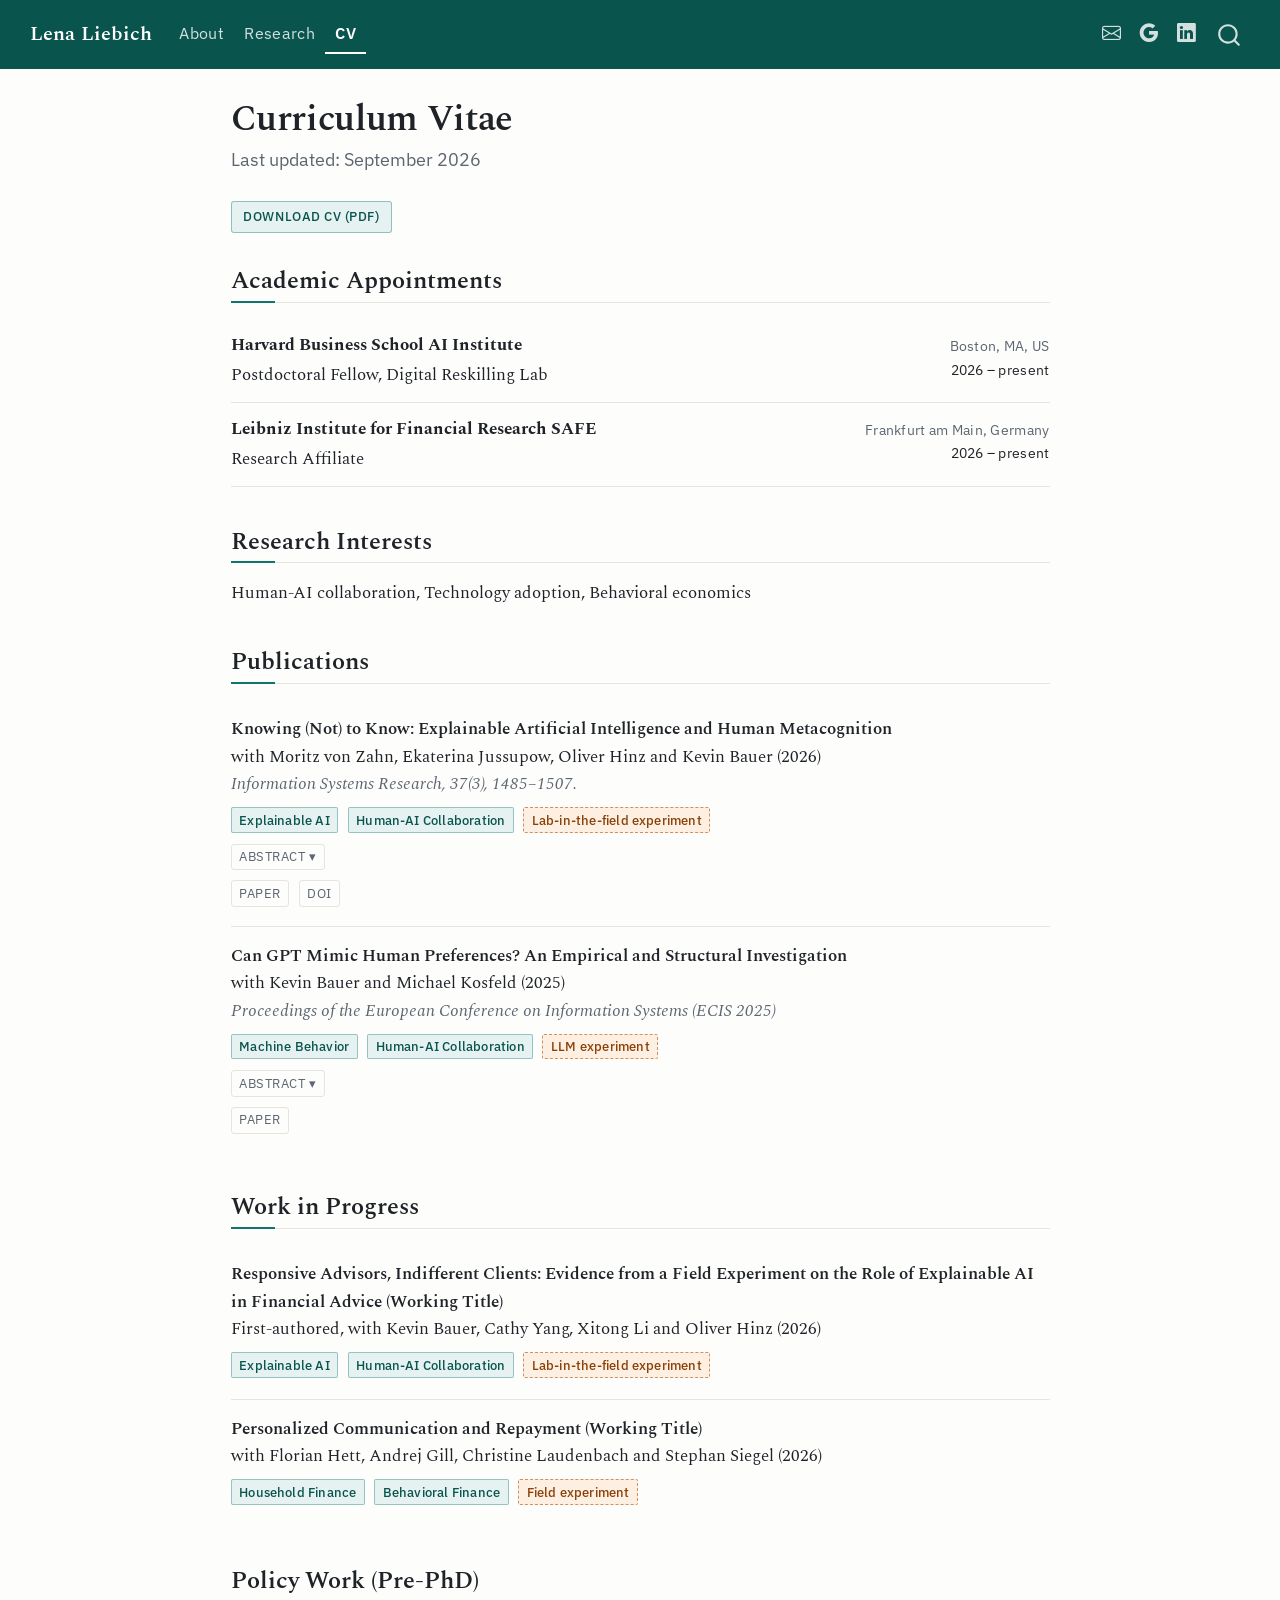
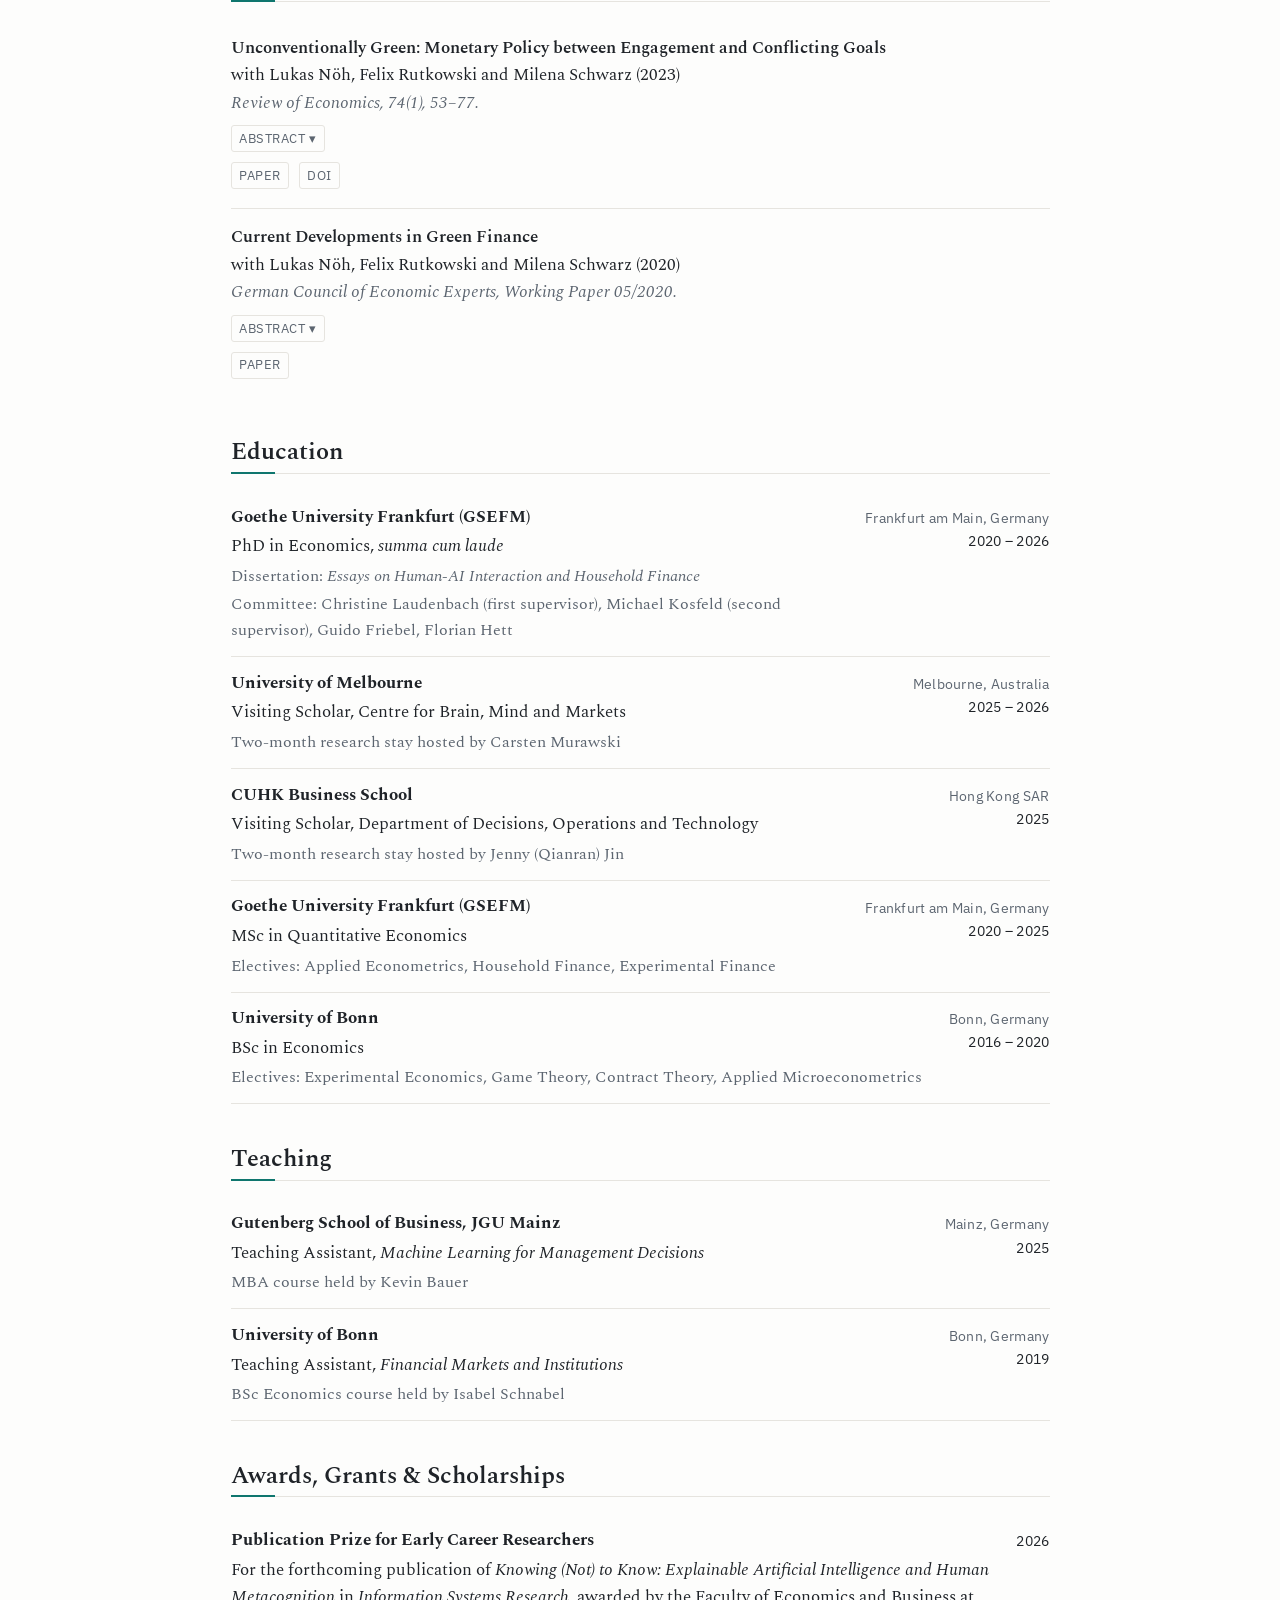
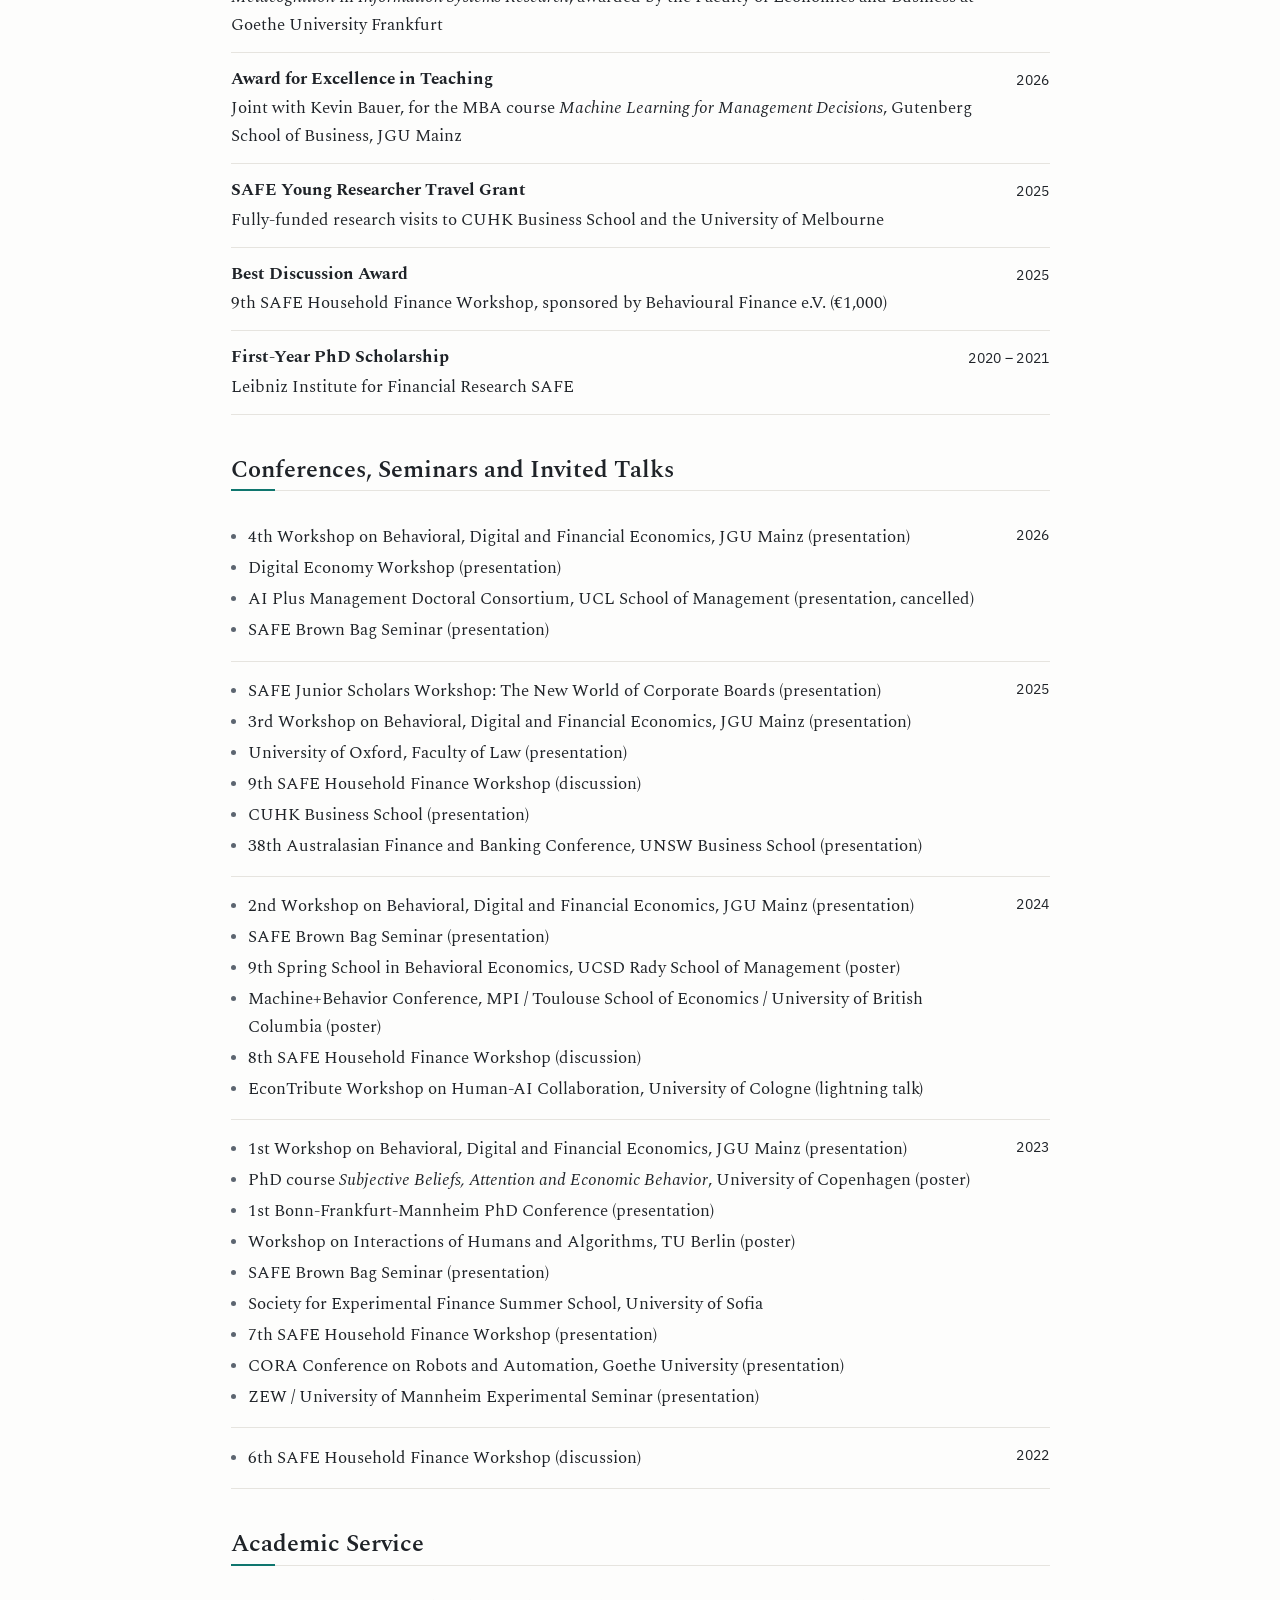
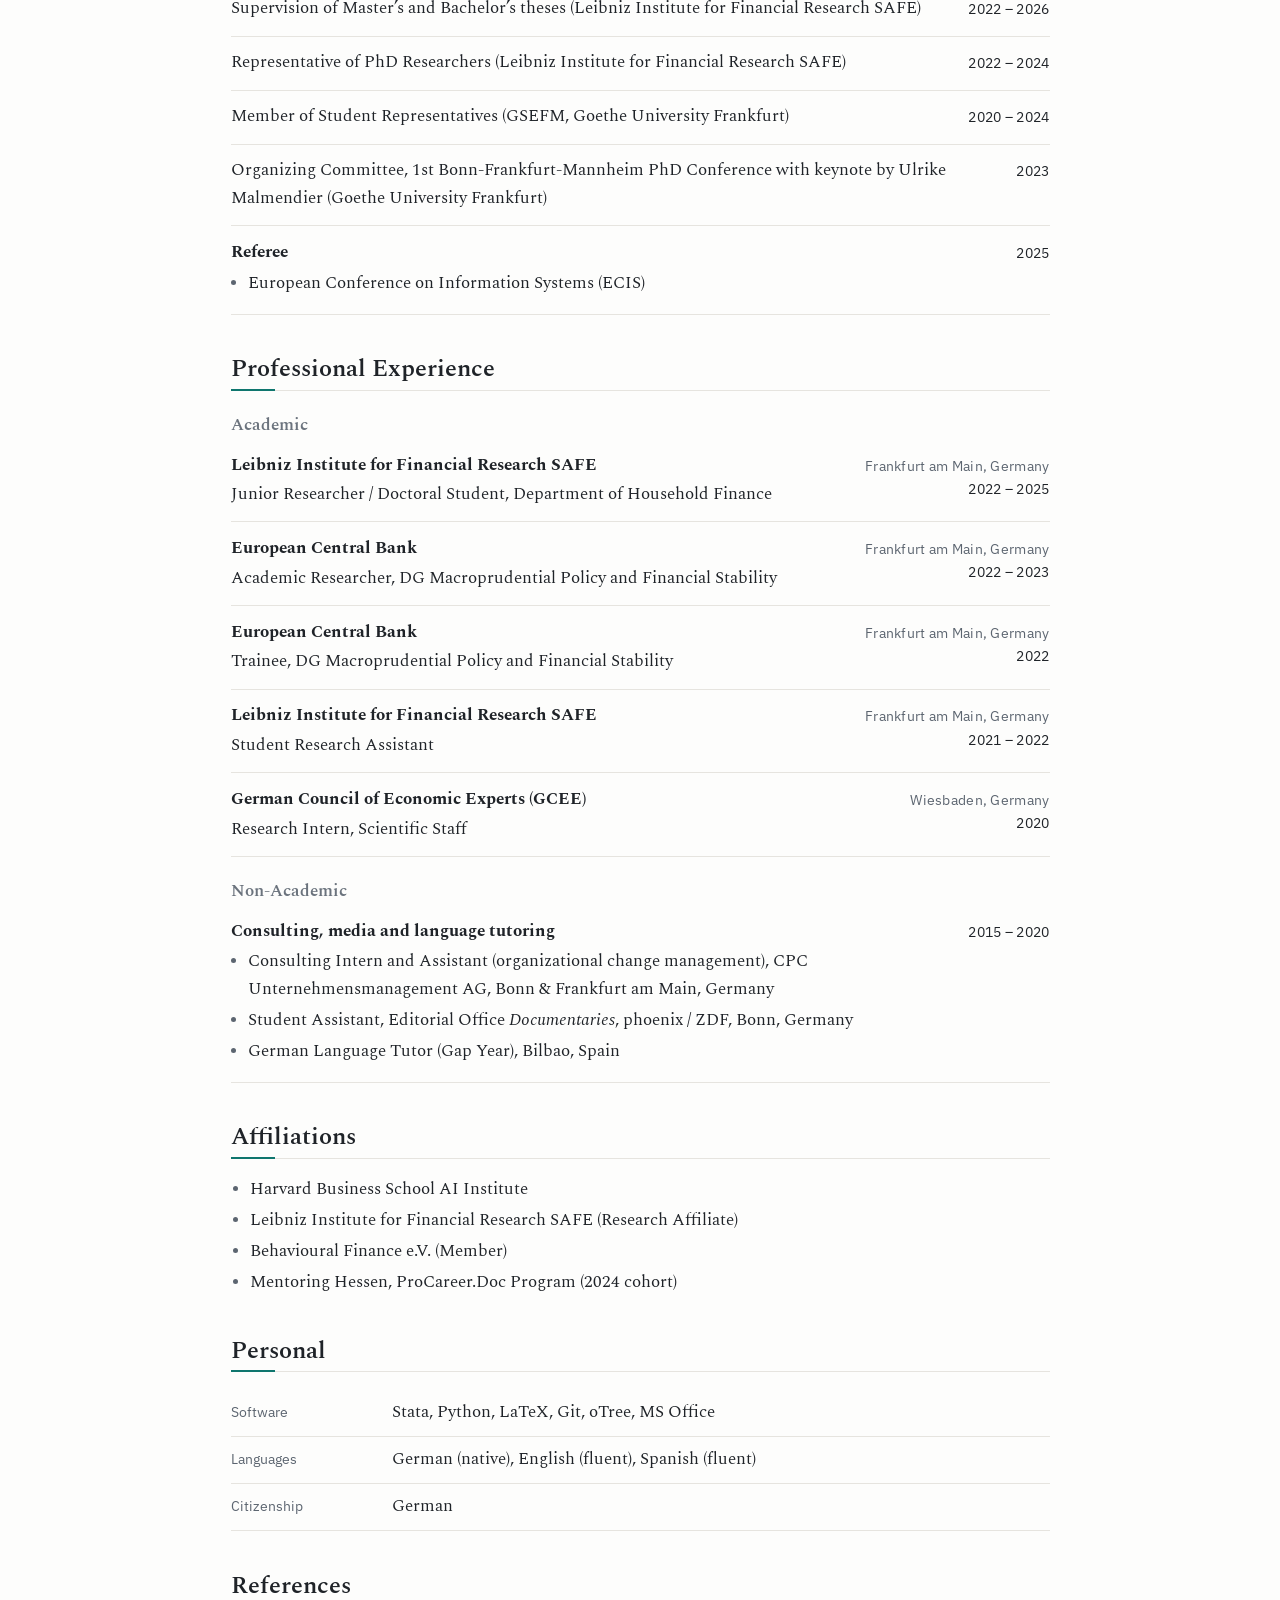
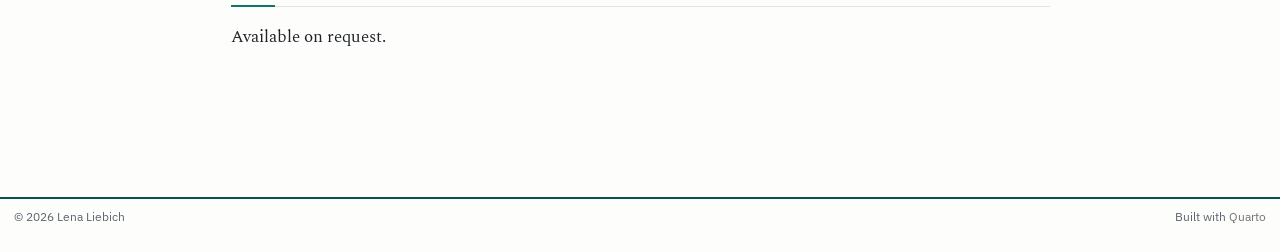
==== docs/cv.html @ e59c936b "Update the ISR paper to its published citation; fix the Bonn TA line - Publications: "Knowing (Not) " ====
<!DOCTYPE html>
<html xmlns="http://www.w3.org/1999/xhtml" lang="en" xml:lang="en"><head>

<meta charset="utf-8">
<meta name="generator" content="quarto-1.10.18">

<meta name="viewport" content="width=device-width, initial-scale=1.0, user-scalable=yes">


<title>Curriculum Vitae – Lena Liebich</title>
<style>
/* Default styles provided by pandoc.
** See https://pandoc.org/MANUAL.html#variables-for-html for config info.
*/
span.smallcaps{font-variant: small-caps;}
div.columns{display: flex; gap: 1.5em;}
div.column{flex: auto;}
@media screen {
div.columns{gap: min(4vw, 1.5em);}
div.column{overflow-x: auto;}
}
div.hanging-indent{margin-left: 1.5em; text-indent: -1.5em;}
ul.task-list{list-style: none;}
ul.task-list li input[type="checkbox"] {
  width: 0.8em;
  margin: 0 0.8em 0.2em -1em; /* quarto-specific, see https://github.com/quarto-dev/quarto-cli/issues/4556 */ 
  vertical-align: middle;
}
</style>


<script src="site_libs/quarto-nav/quarto-nav.js"></script>
<script src="site_libs/clipboard/clipboard.min.js"></script>
<script src="site_libs/quarto-search/autocomplete.umd.js"></script>
<script src="site_libs/quarto-search/fuse.min.js"></script>
<script src="site_libs/quarto-search/quarto-search.js"></script>
<meta name="quarto:offset" content="./">
<script src="site_libs/quarto-html/quarto.js" type="module"></script>
<script src="site_libs/quarto-html/tabsets/tabsets.js" type="module"></script>
<script src="site_libs/quarto-html/popper.min.js"></script>
<script src="site_libs/quarto-html/tippy.umd.min.js"></script>
<link href="site_libs/quarto-html/tippy.css" rel="stylesheet">
<link href="site_libs/quarto-html/quarto-syntax-highlighting-64a204ab8560d761af7679ceaba22944.css" rel="stylesheet" id="quarto-text-highlighting-styles">
<script src="site_libs/bootstrap/bootstrap.min.js"></script>
<link href="site_libs/bootstrap/bootstrap-icons.css" rel="stylesheet">
<link href="site_libs/bootstrap/bootstrap-2f8f1644a0e8b5014644fbfee4760134.min.css" rel="stylesheet" append-hash="true" id="quarto-bootstrap" data-mode="light">
<script id="quarto-search-options" type="application/json">{
  "location": "navbar",
  "copy-button": false,
  "collapse-after": 3,
  "panel-placement": "end",
  "type": "overlay",
  "limit": 50,
  "keyboard-shortcut": [
    "f",
    "/",
    "s"
  ],
  "show-item-context": false,
  "language": {
    "search-no-results-text": "No results",
    "search-matching-documents-text": "matching documents",
    "search-copy-link-title": "Copy link to search",
    "search-hide-matches-text": "Hide additional matches",
    "search-more-match-text": "more match in this document",
    "search-more-matches-text": "more matches in this document",
    "search-clear-button-title": "Clear",
    "search-text-placeholder": "",
    "search-detached-cancel-button-title": "Cancel",
    "search-submit-button-title": "Submit",
    "search-label": "Search"
  }
}</script>
<style>html{ scroll-behavior: smooth; }</style>
<link rel="preconnect" href="https://fonts.googleapis.com">
<link rel="preconnect" href="https://fonts.gstatic.com" crossorigin="">
<link href="https://fonts.googleapis.com/css2?family=IBM+Plex+Sans:wght@400;500;600&amp;family=Spectral:ital,wght@0,300;0,400;0,600;1,400;1,600&amp;display=swap" rel="stylesheet">


<meta property="og:title" content="Curriculum Vitae – Lena Liebich">
<meta property="og:description" content="Last updated: September 2026">
<meta property="og:image" content="https://lenaliebich.github.io/assets/img/profile.jpg">
<meta property="og:site_name" content="Lena Liebich">
<meta name="twitter:title" content="Curriculum Vitae – Lena Liebich">
<meta name="twitter:description" content="Last updated: September 2026">
<meta name="twitter:image" content="https://lenaliebich.github.io/assets/img/profile.jpg">
<meta name="twitter:card" content="summary_large_image">
</head>

<body class="nav-fixed fullcontent quarto-light">

<div id="quarto-search-results"></div>
  <header id="quarto-header" class="headroom fixed-top">
    <nav class="navbar navbar-expand-lg " data-bs-theme="dark">
      <div class="navbar-container container-fluid">
      <div class="navbar-brand-container mx-auto">
    <a class="navbar-brand" href="./index.html">
    <span class="navbar-title">Lena Liebich</span>
    </a>
  </div>
            <div id="quarto-search" class="" title="Search"></div>
          <button class="navbar-toggler" type="button" data-bs-toggle="collapse" data-bs-target="#navbarCollapse" aria-controls="navbarCollapse" role="menu" aria-expanded="false" aria-label="Toggle navigation" onclick="if (window.quartoToggleHeadroom) { window.quartoToggleHeadroom(); }">
  <span class="navbar-toggler-icon"></span>
</button>
          <div class="collapse navbar-collapse" id="navbarCollapse">
            <ul class="navbar-nav navbar-nav-scroll me-auto">
  <li class="nav-item">
    <a class="nav-link" href="./index.html"> 
<span class="menu-text">About</span></a>
  </li>  
  <li class="nav-item">
    <a class="nav-link" href="./research.html"> 
<span class="menu-text">Research</span></a>
  </li>  
  <li class="nav-item">
    <a class="nav-link active" href="./cv.html" aria-current="page"> 
<span class="menu-text">CV</span></a>
  </li>  
</ul>
            <ul class="navbar-nav navbar-nav-scroll ms-auto">
  <li class="nav-item compact">
    <a class="nav-link" href="mailto:lliebich@hbs.edu"> <i class="bi bi-envelope" role="img" aria-label="Email">
</i> 
<span class="menu-text"></span></a>
  </li>  
  <li class="nav-item compact">
    <a class="nav-link" href="https://scholar.google.com/citations?user=cl_MymMAAAAJ" rel="noopener noreferrer" target="_blank"> <i class="bi bi-google" role="img" aria-label="Google Scholar">
</i> 
<span class="menu-text"></span></a>
  </li>  
  <li class="nav-item compact">
    <a class="nav-link" href="https://www.linkedin.com/in/lena-liebich" rel="noopener noreferrer" target="_blank"> <i class="bi bi-linkedin" role="img" aria-label="LinkedIn">
</i> 
<span class="menu-text"></span></a>
  </li>  
</ul>
          </div> <!-- /navcollapse -->
            <div class="quarto-navbar-tools">
</div>
      </div> <!-- /container-fluid -->
    </nav>
</header>
<!-- content -->
<div id="quarto-content" class="quarto-container page-columns page-rows-contents page-layout-article page-navbar">
<!-- sidebar -->
<!-- margin-sidebar -->
    
<!-- main -->
<main class="content" id="quarto-document-content">

<header id="title-block-header" class="quarto-title-block default">
<div class="quarto-title">
<h1 class="title">Curriculum Vitae</h1>
<p class="subtitle lead">Last updated: September 2026</p>
</div>



<div class="quarto-title-meta">

    
  
    
  </div>
  


</header>


<p><a href="assets/cv/Liebich-CV.pdf" class="badge-link cv-download" target="_blank" rel="noopener">Download CV (PDF)</a></p>
<section id="academic-appointments" class="level2">
<h2 data-anchor-id="academic-appointments">Academic Appointments</h2>
<div class="cv-entry">
<div class="cv-what">
<p><strong>Harvard Business School AI Institute</strong></p>
<p>Postdoctoral Fellow, Digital Reskilling Lab</p>
</div>
<div class="cv-meta">
<p><span class="cv-loc">Boston, MA, US</span></p>
<p><span class="cv-date">2026 – present</span></p>
</div>
</div>
<div class="cv-entry">
<div class="cv-what">
<p><strong>Leibniz Institute for Financial Research SAFE</strong></p>
<p>Research Affiliate</p>
</div>
<div class="cv-meta">
<p><span class="cv-loc">Frankfurt am Main, Germany</span></p>
<p><span class="cv-date">2026 – present</span></p>
</div>
</div>
</section>
<section id="research-interests" class="level2">
<h2 data-anchor-id="research-interests">Research Interests</h2>
<p>Human-AI collaboration, Technology adoption, Behavioral economics</p>
</section>
<section id="publications" class="level2">
<h2 data-anchor-id="publications">Publications</h2>
<div class="pub">
<p><span class="pub-title">Knowing (Not) to Know: Explainable Artificial Intelligence and Human Metacognition</span><br> with Moritz von Zahn, Ekaterina Jussupow, Oliver Hinz and Kevin Bauer (2026)<br> <span class="pub-venue"><em>Information Systems Research</em>, 37(3), 1485–1507.</span></p>
<p><span class="kw-topic">Explainable AI</span> <span class="kw-topic">Human-AI Collaboration</span> <span class="kw-method">Lab-in-the-field experiment</span></p>
<details class="abstract">
<summary>
Abstract
</summary>
<p>The use of explainable artificial intelligence (XAI) to render black-box artificial intelligence (AI) more interpretable to humans is gaining practical relevance. Prior research has shown that XAI can influence how humans “think”. Yet, little is known about whether XAI also affects how people “think about their thinking” (i.e., their metacognitive processes). We address this gap by investigating whether XAI affects metacognitive processes that guide human confidence judgments about their ability to perform a task and thereby, their decision whether to delegate the task to AI. We conducted two incentivized experiments in which domain experts repeatedly performed prediction tasks, with the option to delegate each task to an AI. We exogenously varied whether participants initially received explanations about AI’s overall prediction logic. We find that AI explanations improve how well humans understand their own ability to perform the task (metacognitive accuracy). This improvement causally increases both the frequency and effectiveness of human-to-AI delegation. Additional analyses show that these effects primarily occur when explanations reveal to humans that AI’s prediction logic diverges from their own, leading to a systematic reduction of overconfidence. Our findings highlight metacognitive processes as a central, previously overlooked channel through which AI explanations can influence human-AI collaboration. We discuss practical implications of our results for organizations implementing XAI to comply with regulatory transparency requirements as, for example, outlined in the European Union Artificial Intelligence Act.</p>
</details>
<p><a href="https://pubsonline.informs.org/doi/10.1287/isre.2024.1431" class="badge-link" target="_blank" rel="noopener noreferrer">Paper</a> <a href="https://doi.org/10.1287/isre.2024.1431" class="badge-link" target="_blank" rel="noopener noreferrer">DOI</a></p>
</div>
<div class="pub">
<p><span class="pub-title">Can GPT Mimic Human Preferences? An Empirical and Structural Investigation</span><br> with Kevin Bauer and Michael Kosfeld (2025)<br> <span class="pub-venue"><em>Proceedings of the European Conference on Information Systems (ECIS 2025)</em></span><br></p>
<p><span class="kw-topic">Machine Behavior</span> <span class="kw-topic">Human-AI Collaboration</span> <span class="kw-method">LLM experiment</span></p>
<details class="abstract">
<summary>
Abstract
</summary>
<p>We examine the depth of large language models’ (LLMs) potential to serve as tools for simulating human decision-making processes. Using GPT-4 Turbo in a sequential prisoner’s dilemma, we find significant discrepancies between LLM-generated and human behaviors: GPT consistently exhibits a higher propensity to cooperate and forms overly optimistic expectations of human cooperation, leading to outcomes that diverge from observed human decision-making patterns. Yet, GPT’s decisions do not appear random; they align with a formal model of human preferences for fairness and efficiency that explains the behavior of most human participants in similar settings. We find a striking contrast: while GPT may fall short as accurate surrogate for human decisions at the surface level, the model nonetheless exhibits a capacity to reflect the underlying preferences that drive human behavior in strategic contexts. Our findings have implications for LLMs’ potential to serve as a managerial or research tool in simulating human behaviors.</p>
</details>
<p><a href="https://aisel.aisnet.org/ecis2025/ai_anthro/ai_anthro/4/" class="badge-link" target="_blank" rel="noopener noreferrer">Paper</a></p>
</div>
</section>
<section id="work-in-progress" class="level2">
<h2 data-anchor-id="work-in-progress">Work in Progress</h2>
<div class="pub">
<p><span class="pub-title">Responsive Advisors, Indifferent Clients: Evidence from a Field Experiment on the Role of Explainable AI in Financial Advice (Working Title)</span><br> First-authored, with Kevin Bauer, Cathy Yang, Xitong Li and Oliver Hinz (2026)</p>
<p><span class="kw-topic">Explainable AI</span> <span class="kw-topic">Human-AI Collaboration</span> <span class="kw-method">Lab-in-the-field experiment</span></p>
</div>
<div class="pub">
<p><span class="pub-title">Personalized Communication and Repayment (Working Title)</span><br> with Florian Hett, Andrej Gill, Christine Laudenbach and Stephan Siegel (2026)</p>
<p><span class="kw-topic">Household Finance</span> <span class="kw-topic">Behavioral Finance</span> <span class="kw-method">Field experiment</span></p>
</div>
</section>
<section id="policy-work-pre-phd" class="level2">
<h2 data-anchor-id="policy-work-pre-phd">Policy Work (Pre-PhD)</h2>
<div class="pub">
<p><span class="pub-title">Unconventionally Green: Monetary Policy between Engagement and Conflicting Goals</span><br> with Lukas Nöh, Felix Rutkowski and Milena Schwarz (2023)<br> <span class="pub-venue"><em>Review of Economics</em>, 74(1), 53–77.</span></p>
<details class="abstract">
<summary>
Abstract
</summary>
<p>We study the potential role of the ECB in supporting the transition to a low-carbon economy by decarbonizing the corporate sector purchase programme (CSPP). We demonstrate that the carbon intensity of CSPP purchases is determined by three main factors: First, by the CSPP-eligibility criteria, as these tend to exclude bonds from low-emission sectors. Second, by the underlying structure of the bond market, as this tends to be skewed towards carbon-intensive sectors. Third, among the eligible bonds, the ECB tends to select those from relatively emission-intensive sectors. To decarbonize the CSPP, the ECB can theoretically act along these three lines: (i) adjust the CSPP-eligibility criteria to expand the range of eligible low-carbon assets, (ii), revise the principle of market neutrality to tilt the CSPP portfolio towards low-carbon companies, or, (iii), purchase so far neglected low-carbon bonds within the current eligibility and market neutrality framework. As all approaches have either very limited effects or are associated with significant theoretical and practical concerns, we conclude that their contribution to the success of active green monetary policy is not guaranteed, while at the same time risks arise for a monetary policy that targets price stability.</p>
</details>
<p><a href="https://www.degruyterbrill.com/document/doi/10.1515/roe-2023-0024/html" class="badge-link" target="_blank" rel="noopener noreferrer">Paper</a> <a href="https://doi.org/10.1515/roe-2023-0024" class="badge-link" target="_blank" rel="noopener noreferrer">DOI</a></p>
</div>
<div class="pub">
<p><span class="pub-title">Current Developments in Green Finance</span><br> with Lukas Nöh, Felix Rutkowski and Milena Schwarz (2020)<br> <span class="pub-venue">German Council of Economic Experts, Working Paper 05/2020.</span></p>
<details class="abstract">
<summary>
Abstract
</summary>
<p>The transformation of economies towards significantly reduced CO2 consumption raises high investment and capital requirements. Financial and capital markets can help to mobilize the necessary funds for global investment needs and to steer capital towards sustainable investments. Moreover, potential disruptive impacts of climate change on the financial system have started to become more apparent recently and require central banks, regulators and supervisors to take a conscious look at the risks and opportunities of climate change for financial intermediaries and markets. This article offers a comprehensive discussion on how green finance has been evolving thus far and explores the opportunities and key developments ahead with particular emphasis on four selected highly topical issues: 1) the introduction of German green government bonds, 2) obstacles to the correct pricing of climate-related risks, 3) the EU taxonomy that has recently been put forward to develop a uniform classification of sustainable economic activities as well as 4) the role of central banks in fostering the transition to a low-carbon economy.</p>
</details>
<p><a href="https://www.sachverstaendigenrat-wirtschaft.de/fileadmin/dateiablage/Arbeitspapiere/Arbeitspapier_05_2020.pdf" class="badge-link" target="_blank" rel="noopener noreferrer">Paper</a></p>
</div>
</section>
<section id="education" class="level2">
<h2 data-anchor-id="education">Education</h2>
<div class="cv-entry">
<div class="cv-what">
<p><strong>Goethe University Frankfurt (GSEFM)</strong></p>
<p>PhD in Economics, <em>summa cum laude</em></p>
<p>Dissertation: <em>Essays on Human-AI Interaction and Household Finance</em></p>
<p>Committee: Christine Laudenbach (first supervisor), Michael Kosfeld (second supervisor), Guido Friebel, Florian Hett</p>
</div>
<div class="cv-meta">
<p><span class="cv-loc">Frankfurt am Main, Germany</span></p>
<p><span class="cv-date">2020 – 2026</span></p>
</div>
</div>
<div class="cv-entry">
<div class="cv-what">
<p><strong>University of Melbourne</strong></p>
<p>Visiting Scholar, Centre for Brain, Mind and Markets</p>
<p>Two-month research stay hosted by Carsten Murawski</p>
</div>
<div class="cv-meta">
<p><span class="cv-loc">Melbourne, Australia</span></p>
<p><span class="cv-date">2025 – 2026</span></p>
</div>
</div>
<div class="cv-entry">
<div class="cv-what">
<p><strong>CUHK Business School</strong></p>
<p>Visiting Scholar, Department of Decisions, Operations and Technology</p>
<p>Two-month research stay hosted by Jenny (Qianran) Jin</p>
</div>
<div class="cv-meta">
<p><span class="cv-loc">Hong Kong SAR</span></p>
<p><span class="cv-date">2025</span></p>
</div>
</div>
<div class="cv-entry">
<div class="cv-what">
<p><strong>Goethe University Frankfurt (GSEFM)</strong></p>
<p>MSc in Quantitative Economics</p>
<p>Electives: Applied Econometrics, Household Finance, Experimental Finance</p>
</div>
<div class="cv-meta">
<p><span class="cv-loc">Frankfurt am Main, Germany</span></p>
<p><span class="cv-date">2020 – 2025</span></p>
</div>
</div>
<div class="cv-entry">
<div class="cv-what">
<p><strong>University of Bonn</strong></p>
<p>BSc in Economics</p>
<p>Electives: Experimental Economics, Game Theory, Contract Theory, Applied Microeconometrics</p>
</div>
<div class="cv-meta">
<p><span class="cv-loc">Bonn, Germany</span></p>
<p><span class="cv-date">2016 – 2020</span></p>
</div>
</div>
</section>
<section id="teaching" class="level2">
<h2 data-anchor-id="teaching">Teaching</h2>
<div class="cv-entry">
<div class="cv-what">
<p><strong>Gutenberg School of Business, JGU Mainz</strong></p>
<p>Teaching Assistant, <em>Machine Learning for Management Decisions</em></p>
<p>MBA course held by Kevin Bauer</p>
</div>
<div class="cv-meta">
<p><span class="cv-loc">Mainz, Germany</span></p>
<p><span class="cv-date">2025</span></p>
</div>
</div>
<div class="cv-entry">
<div class="cv-what">
<p><strong>University of Bonn</strong></p>
<p>Teaching Assistant, <em>Financial Markets and Institutions</em></p>
<p>BSc Economics course held by Isabel Schnabel</p>
</div>
<div class="cv-meta">
<p><span class="cv-loc">Bonn, Germany</span></p>
<p><span class="cv-date">2019</span></p>
</div>
</div>
</section>
<section id="awards-grants-scholarships" class="level2">
<h2 data-anchor-id="awards-grants-scholarships">Awards, Grants &amp; Scholarships</h2>
<div class="cv-entry">
<div class="cv-what">
<p><strong>Publication Prize for Early Career Researchers</strong></p>
<p>For the forthcoming publication of <em>Knowing (Not) to Know: Explainable Artificial Intelligence and Human Metacognition</em> in <em>Information Systems Research</em>, awarded by the Faculty of Economics and Business at Goethe University Frankfurt</p>
</div>
<div class="cv-meta">
<p><span class="cv-date">2026</span></p>
</div>
</div>
<div class="cv-entry">
<div class="cv-what">
<p><strong>Award for Excellence in Teaching</strong></p>
<p>Joint with Kevin Bauer, for the MBA course <em>Machine Learning for Management Decisions</em>, Gutenberg School of Business, JGU Mainz</p>
</div>
<div class="cv-meta">
<p><span class="cv-date">2026</span></p>
</div>
</div>
<div class="cv-entry">
<div class="cv-what">
<p><strong>SAFE Young Researcher Travel Grant</strong></p>
<p>Fully-funded research visits to CUHK Business School and the University of Melbourne</p>
</div>
<div class="cv-meta">
<p><span class="cv-date">2025</span></p>
</div>
</div>
<div class="cv-entry">
<div class="cv-what">
<p><strong>Best Discussion Award</strong></p>
<p>9th SAFE Household Finance Workshop, sponsored by Behavioural Finance e.V. (€1,000)</p>
</div>
<div class="cv-meta">
<p><span class="cv-date">2025</span></p>
</div>
</div>
<div class="cv-entry">
<div class="cv-what">
<p><strong>First-Year PhD Scholarship</strong></p>
<p>Leibniz Institute for Financial Research SAFE</p>
</div>
<div class="cv-meta">
<p><span class="cv-date">2020 – 2021</span></p>
</div>
</div>
</section>
<section id="conferences-seminars-and-invited-talks" class="level2">
<h2 data-anchor-id="conferences-seminars-and-invited-talks">Conferences, Seminars and Invited Talks</h2>
<div class="cv-entry">
<div class="cv-what">
<ul>
<li>4th Workshop on Behavioral, Digital and Financial Economics, JGU Mainz (presentation)</li>
<li>Digital Economy Workshop (presentation)</li>
<li>AI Plus Management Doctoral Consortium, UCL School of Management (presentation, cancelled)</li>
<li>SAFE Brown Bag Seminar (presentation)</li>
</ul>
</div>
<div class="cv-meta">
<p><span class="cv-date">2026</span></p>
</div>
</div>
<div class="cv-entry">
<div class="cv-what">
<ul>
<li>SAFE Junior Scholars Workshop: The New World of Corporate Boards (presentation)</li>
<li>3rd Workshop on Behavioral, Digital and Financial Economics, JGU Mainz (presentation)</li>
<li>University of Oxford, Faculty of Law (presentation)</li>
<li>9th SAFE Household Finance Workshop (discussion)</li>
<li>CUHK Business School (presentation)</li>
<li>38th Australasian Finance and Banking Conference, UNSW Business School (presentation)</li>
</ul>
</div>
<div class="cv-meta">
<p><span class="cv-date">2025</span></p>
</div>
</div>
<div class="cv-entry">
<div class="cv-what">
<ul>
<li>2nd Workshop on Behavioral, Digital and Financial Economics, JGU Mainz (presentation)</li>
<li>SAFE Brown Bag Seminar (presentation)</li>
<li>9th Spring School in Behavioral Economics, UCSD Rady School of Management (poster)</li>
<li>Machine+Behavior Conference, MPI / Toulouse School of Economics / University of British Columbia (poster)</li>
<li>8th SAFE Household Finance Workshop (discussion)</li>
<li>EconTribute Workshop on Human-AI Collaboration, University of Cologne (lightning talk)</li>
</ul>
</div>
<div class="cv-meta">
<p><span class="cv-date">2024</span></p>
</div>
</div>
<div class="cv-entry">
<div class="cv-what">
<ul>
<li>1st Workshop on Behavioral, Digital and Financial Economics, JGU Mainz (presentation)</li>
<li>PhD course <em>Subjective Beliefs, Attention and Economic Behavior</em>, University of Copenhagen (poster)</li>
<li>1st Bonn-Frankfurt-Mannheim PhD Conference (presentation)</li>
<li>Workshop on Interactions of Humans and Algorithms, TU Berlin (poster)</li>
<li>SAFE Brown Bag Seminar (presentation)</li>
<li>Society for Experimental Finance Summer School, University of Sofia</li>
<li>7th SAFE Household Finance Workshop (presentation)</li>
<li>CORA Conference on Robots and Automation, Goethe University (presentation)</li>
<li>ZEW / University of Mannheim Experimental Seminar (presentation)</li>
</ul>
</div>
<div class="cv-meta">
<p><span class="cv-date">2023</span></p>
</div>
</div>
<div class="cv-entry">
<div class="cv-what">
<ul>
<li>6th SAFE Household Finance Workshop (discussion)</li>
</ul>
</div>
<div class="cv-meta">
<p><span class="cv-date">2022</span></p>
</div>
</div>
</section>
<section id="academic-service" class="level2">
<h2 data-anchor-id="academic-service">Academic Service</h2>
<div class="cv-entry">
<div class="cv-what">
<p>Supervision of Master’s and Bachelor’s theses (Leibniz Institute for Financial Research SAFE)</p>
</div>
<div class="cv-meta">
<p><span class="cv-date">2022 – 2026</span></p>
</div>
</div>
<div class="cv-entry">
<div class="cv-what">
<p>Representative of PhD Researchers (Leibniz Institute for Financial Research SAFE)</p>
</div>
<div class="cv-meta">
<p><span class="cv-date">2022 – 2024</span></p>
</div>
</div>
<div class="cv-entry">
<div class="cv-what">
<p>Member of Student Representatives (GSEFM, Goethe University Frankfurt)</p>
</div>
<div class="cv-meta">
<p><span class="cv-date">2020 – 2024</span></p>
</div>
</div>
<div class="cv-entry">
<div class="cv-what">
<p>Organizing Committee, 1st Bonn-Frankfurt-Mannheim PhD Conference with keynote by Ulrike Malmendier (Goethe University Frankfurt)</p>
</div>
<div class="cv-meta">
<p><span class="cv-date">2023</span></p>
</div>
</div>
<div class="cv-entry">
<div class="cv-what">
<p><strong>Referee</strong></p>
<ul>
<li>European Conference on Information Systems (ECIS)</li>
</ul>
</div>
<div class="cv-meta">
<p><span class="cv-date">2025</span></p>
</div>
</div>
</section>
<section id="professional-experience" class="level2">
<h2 data-anchor-id="professional-experience">Professional Experience</h2>
<section id="academic" class="level3">
<h3 data-anchor-id="academic">Academic</h3>
<div class="cv-entry">
<div class="cv-what">
<p><strong>Leibniz Institute for Financial Research SAFE</strong></p>
<p>Junior Researcher / Doctoral Student, Department of Household Finance</p>
</div>
<div class="cv-meta">
<p><span class="cv-loc">Frankfurt am Main, Germany</span></p>
<p><span class="cv-date">2022 – 2025</span></p>
</div>
</div>
<div class="cv-entry">
<div class="cv-what">
<p><strong>European Central Bank</strong></p>
<p>Academic Researcher, DG Macroprudential Policy and Financial Stability</p>
</div>
<div class="cv-meta">
<p><span class="cv-loc">Frankfurt am Main, Germany</span></p>
<p><span class="cv-date">2022 – 2023</span></p>
</div>
</div>
<div class="cv-entry">
<div class="cv-what">
<p><strong>European Central Bank</strong></p>
<p>Trainee, DG Macroprudential Policy and Financial Stability</p>
</div>
<div class="cv-meta">
<p><span class="cv-loc">Frankfurt am Main, Germany</span></p>
<p><span class="cv-date">2022</span></p>
</div>
</div>
<div class="cv-entry">
<div class="cv-what">
<p><strong>Leibniz Institute for Financial Research SAFE</strong></p>
<p>Student Research Assistant</p>
</div>
<div class="cv-meta">
<p><span class="cv-loc">Frankfurt am Main, Germany</span></p>
<p><span class="cv-date">2021 – 2022</span></p>
</div>
</div>
<div class="cv-entry">
<div class="cv-what">
<p><strong>German Council of Economic Experts (GCEE)</strong></p>
<p>Research Intern, Scientific Staff</p>
</div>
<div class="cv-meta">
<p><span class="cv-loc">Wiesbaden, Germany</span></p>
<p><span class="cv-date">2020</span></p>
</div>
</div>
</section>
<section id="non-academic" class="level3">
<h3 data-anchor-id="non-academic">Non-Academic</h3>
<div class="cv-entry">
<div class="cv-what">
<p><strong>Consulting, media and language tutoring</strong></p>
<ul>
<li>Consulting Intern and Assistant (organizational change management), CPC Unternehmensmanagement AG, Bonn &amp; Frankfurt am Main, Germany</li>
<li>Student Assistant, Editorial Office <em>Documentaries</em>, phoenix / ZDF, Bonn, Germany</li>
<li>German Language Tutor (Gap Year), Bilbao, Spain</li>
</ul>
</div>
<div class="cv-meta">
<p><span class="cv-date">2015 – 2020</span></p>
</div>
</div>
</section>
</section>
<section id="affiliations" class="level2">
<h2 data-anchor-id="affiliations">Affiliations</h2>
<ul>
<li>Harvard Business School AI Institute</li>
<li>Leibniz Institute for Financial Research SAFE (Research Affiliate)</li>
<li>Behavioural Finance e.V. (Member)</li>
<li>Mentoring Hessen, ProCareer.Doc Program (2024 cohort)</li>
</ul>
</section>
<section id="personal" class="level2">
<h2 data-anchor-id="personal">Personal</h2>
<div class="cv-row">
<p><span class="cv-label">Software</span></p>
<div class="cv-what">
<p>Stata, Python, LaTeX, Git, oTree, MS Office</p>
</div>
</div>
<div class="cv-row">
<p><span class="cv-label">Languages</span></p>
<div class="cv-what">
<p>German (native), English (fluent), Spanish (fluent)</p>
</div>
</div>
<div class="cv-row">
<p><span class="cv-label">Citizenship</span></p>
<div class="cv-what">
<p>German</p>
</div>
</div>
</section>
<section id="references" class="level2">
<h2 data-anchor-id="references">References</h2>
<p>Available on request.</p>


</section>

</main> <!-- /main -->
<script id="quarto-html-after-body" type="application/javascript">
  window.document.addEventListener("DOMContentLoaded", function (event) {
    const isCodeAnnotation = (el) => {
      for (const clz of el.classList) {
        if (clz.startsWith('code-annotation-')) {                     
          return true;
        }
      }
      return false;
    }
    const onCopySuccess = function(e) {
      // button target
      const button = e.trigger;
      // don't keep focus
      button.blur();
      // flash "checked"
      button.classList.add('code-copy-button-checked');
      var currentTitle = button.getAttribute("title");
      button.setAttribute("title", "Copied!");
      let tooltip;
      if (window.bootstrap) {
        button.setAttribute("data-bs-toggle", "tooltip");
        button.setAttribute("data-bs-placement", "left");
        button.setAttribute("data-bs-title", "Copied!");
        tooltip = new bootstrap.Tooltip(button, 
          { trigger: "manual", 
            customClass: "code-copy-button-tooltip",
            offset: [0, -8]});
        tooltip.show();    
      }
      setTimeout(function() {
        if (tooltip) {
          tooltip.hide();
          button.removeAttribute("data-bs-title");
          button.removeAttribute("data-bs-toggle");
          button.removeAttribute("data-bs-placement");
        }
        button.setAttribute("title", currentTitle);
        button.classList.remove('code-copy-button-checked');
      }, 1000);
      // clear code selection
      e.clearSelection();
    }
    const getTextToCopy = function(trigger) {
      const outerScaffold = trigger.parentElement.cloneNode(true);
      const codeEl = outerScaffold.querySelector('code');
      for (const childEl of codeEl.children) {
        if (isCodeAnnotation(childEl)) {
          childEl.remove();
        }
      }
      return codeEl.innerText;
    }
    const clipboard = new window.ClipboardJS('.code-copy-button:not([data-in-quarto-modal])', {
      text: getTextToCopy
    });
    clipboard.on('success', onCopySuccess);
    if (window.document.getElementById('quarto-embedded-source-code-modal')) {
      const clipboardModal = new window.ClipboardJS('.code-copy-button[data-in-quarto-modal]', {
        text: getTextToCopy,
        container: window.document.getElementById('quarto-embedded-source-code-modal')
      });
      clipboardModal.on('success', onCopySuccess);
    }
      var localhostRegex = new RegExp(/^(?:http|https):\/\/localhost\:?[0-9]*\//);
      var mailtoRegex = new RegExp(/^mailto:/);
        var filterRegex = new RegExp("https:\/\/lenaliebich\.github\.io");
      var isInternal = (href) => {
          return filterRegex.test(href) || localhostRegex.test(href) || mailtoRegex.test(href);
      }
      // Inspect non-navigation links and adorn them if external
     var links = window.document.querySelectorAll('a[href]:not(.nav-link):not(.navbar-brand):not(.toc-action):not(.sidebar-link):not(.sidebar-item-toggle):not(.pagination-link):not(.no-external):not([aria-hidden]):not(.dropdown-item):not(.quarto-navigation-tool):not(.about-link)');
      for (var i=0; i<links.length; i++) {
        const link = links[i];
        if (!isInternal(link.href)) {
          // undo the damage that might have been done by quarto-nav.js in the case of
          // links that we want to consider external
          if (link.dataset.originalHref !== undefined) {
            link.href = link.dataset.originalHref;
          }
        }
      }
    function tippyHover(el, contentFn, onTriggerFn, onUntriggerFn) {
      const config = {
        allowHTML: true,
        maxWidth: 500,
        delay: 100,
        arrow: false,
        appendTo: function(el) {
            return el.parentElement;
        },
        interactive: true,
        interactiveBorder: 10,
        theme: 'quarto',
        placement: 'bottom-start',
      };
      if (contentFn) {
        config.content = contentFn;
      }
      if (onTriggerFn) {
        config.onTrigger = onTriggerFn;
      }
      if (onUntriggerFn) {
        config.onUntrigger = onUntriggerFn;
      }
      window.tippy(el, config); 
    }
    const noterefs = window.document.querySelectorAll('a[role="doc-noteref"]');
    for (var i=0; i<noterefs.length; i++) {
      const ref = noterefs[i];
      tippyHover(ref, function() {
        // use id or data attribute instead here
        let href = ref.getAttribute('data-footnote-href') || ref.getAttribute('href');
        try { href = new URL(href).hash; } catch {}
        const id = href.replace(/^#\/?/, "");
        const note = window.document.getElementById(id);
        if (note) {
          return note.innerHTML;
        } else {
          return "";
        }
      });
    }
    const xrefs = window.document.querySelectorAll('a.quarto-xref');
    const processXRef = (id, note) => {
      // Strip column container classes
      const stripColumnClz = (el) => {
        el.classList.remove("page-full", "page-columns");
        if (el.children) {
          for (const child of el.children) {
            stripColumnClz(child);
          }
        }
      }
      stripColumnClz(note)
      if (id === null || id.startsWith('sec-')) {
        // Special case sections, only their first couple elements
        const container = document.createElement("div");
        if (note.children && note.children.length > 2) {
          container.appendChild(note.children[0].cloneNode(true));
          for (let i = 1; i < note.children.length; i++) {
            const child = note.children[i];
            if (child.tagName === "P" && child.innerText === "") {
              continue;
            } else {
              container.appendChild(child.cloneNode(true));
              break;
            }
          }
          if (window.Quarto?.typesetMath) {
            window.Quarto.typesetMath(container);
          }
          return container.innerHTML
        } else {
          if (window.Quarto?.typesetMath) {
            window.Quarto.typesetMath(note);
          }
          return note.innerHTML;
        }
      } else {
        // Remove any anchor links if they are present
        const anchorLink = note.querySelector('a.anchorjs-link');
        if (anchorLink) {
          anchorLink.remove();
        }
        if (window.Quarto?.typesetMath) {
          window.Quarto.typesetMath(note);
        }
        if (note.classList.contains("callout")) {
          return note.outerHTML;
        } else {
          return note.innerHTML;
        }
      }
    }
    for (var i=0; i<xrefs.length; i++) {
      const xref = xrefs[i];
      tippyHover(xref, undefined, function(instance) {
        instance.disable();
        let url = xref.getAttribute('href');
        let hash = undefined; 
        if (url.startsWith('#')) {
          hash = url;
        } else {
          try { hash = new URL(url).hash; } catch {}
        }
        if (hash) {
          const id = hash.replace(/^#\/?/, "");
          const note = window.document.getElementById(id);
          if (note !== null) {
            try {
              const html = processXRef(id, note.cloneNode(true));
              instance.setContent(html);
            } finally {
              instance.enable();
              instance.show();
            }
          } else {
            // See if we can fetch this
            fetch(url.split('#')[0])
            .then(res => res.text())
            .then(html => {
              const parser = new DOMParser();
              const htmlDoc = parser.parseFromString(html, "text/html");
              const note = htmlDoc.getElementById(id);
              if (note !== null) {
                const html = processXRef(id, note);
                instance.setContent(html);
              } 
            }).finally(() => {
              instance.enable();
              instance.show();
            });
          }
        } else {
          // See if we can fetch a full url (with no hash to target)
          // This is a special case and we should probably do some content thinning / targeting
          fetch(url)
          .then(res => res.text())
          .then(html => {
            const parser = new DOMParser();
            const htmlDoc = parser.parseFromString(html, "text/html");
            const note = htmlDoc.querySelector('main.content');
            if (note !== null) {
              // This should only happen for chapter cross references
              // (since there is no id in the URL)
              // remove the first header
              if (note.children.length > 0 && note.children[0].tagName === "HEADER") {
                note.children[0].remove();
              }
              const html = processXRef(null, note);
              instance.setContent(html);
            } 
          }).finally(() => {
            instance.enable();
            instance.show();
          });
        }
      }, function(instance) {
      });
    }
        let selectedAnnoteEl;
        const selectorForAnnotation = ( cell, annotation) => {
          let cellAttr = 'data-code-cell="' + cell + '"';
          let lineAttr = 'data-code-annotation="' +  annotation + '"';
          const selector = 'span[' + cellAttr + '][' + lineAttr + ']';
          return selector;
        }
        const selectCodeLines = (annoteEl) => {
          const doc = window.document;
          const targetCell = annoteEl.getAttribute("data-target-cell");
          const targetAnnotation = annoteEl.getAttribute("data-target-annotation");
          const annoteSpan = window.document.querySelector(selectorForAnnotation(targetCell, targetAnnotation));
          const lines = annoteSpan.getAttribute("data-code-lines").split(",");
          const lineIds = lines.map((line) => {
            return targetCell + "-" + line;
          })
          let top = null;
          let height = null;
          let parent = null;
          if (lineIds.length > 0) {
              //compute the position of the single el (top and bottom and make a div)
              const el = window.document.getElementById(lineIds[0]);
              top = el.offsetTop;
              height = el.offsetHeight;
              parent = el.parentElement.parentElement;
            if (lineIds.length > 1) {
              const lastEl = window.document.getElementById(lineIds[lineIds.length - 1]);
              const bottom = lastEl.offsetTop + lastEl.offsetHeight;
              height = bottom - top;
            }
            if (top !== null && height !== null && parent !== null) {
              // cook up a div (if necessary) and position it 
              let div = window.document.getElementById("code-annotation-line-highlight");
              if (div === null) {
                div = window.document.createElement("div");
                div.setAttribute("id", "code-annotation-line-highlight");
                div.style.position = 'absolute';
                parent.appendChild(div);
              }
              div.style.top = top - 2 + "px";
              div.style.height = height + 4 + "px";
              div.style.left = 0;
              let gutterDiv = window.document.getElementById("code-annotation-line-highlight-gutter");
              if (gutterDiv === null) {
                gutterDiv = window.document.createElement("div");
                gutterDiv.setAttribute("id", "code-annotation-line-highlight-gutter");
                gutterDiv.style.position = 'absolute';
                const codeCell = window.document.getElementById(targetCell);
                const gutter = codeCell.querySelector('.code-annotation-gutter');
                gutter.appendChild(gutterDiv);
              }
              gutterDiv.style.top = top - 2 + "px";
              gutterDiv.style.height = height + 4 + "px";
            }
            selectedAnnoteEl = annoteEl;
          }
        };
        const unselectCodeLines = () => {
          const elementsIds = ["code-annotation-line-highlight", "code-annotation-line-highlight-gutter"];
          elementsIds.forEach((elId) => {
            const div = window.document.getElementById(elId);
            if (div) {
              div.remove();
            }
          });
          selectedAnnoteEl = undefined;
        };
          // Handle positioning of the toggle
      window.addEventListener(
        "resize",
        throttle(() => {
          elRect = undefined;
          if (selectedAnnoteEl) {
            selectCodeLines(selectedAnnoteEl);
          }
        }, 10)
      );
      function throttle(fn, ms) {
      let throttle = false;
      let timer;
        return (...args) => {
          if(!throttle) { // first call gets through
              fn.apply(this, args);
              throttle = true;
          } else { // all the others get throttled
              if(timer) clearTimeout(timer); // cancel #2
              timer = setTimeout(() => {
                fn.apply(this, args);
                timer = throttle = false;
              }, ms);
          }
        };
      }
        // Attach click handler to the DT
        const annoteDls = window.document.querySelectorAll('dt[data-target-cell]');
        for (const annoteDlNode of annoteDls) {
          annoteDlNode.addEventListener('click', (event) => {
            const clickedEl = event.target;
            if (clickedEl !== selectedAnnoteEl) {
              unselectCodeLines();
              const activeEl = window.document.querySelector('dt[data-target-cell].code-annotation-active');
              if (activeEl) {
                activeEl.classList.remove('code-annotation-active');
              }
              selectCodeLines(clickedEl);
              clickedEl.classList.add('code-annotation-active');
            } else {
              // Unselect the line
              unselectCodeLines();
              clickedEl.classList.remove('code-annotation-active');
            }
          });
        }
    const findCites = (el) => {
      const parentEl = el.parentElement;
      if (parentEl) {
        const cites = parentEl.dataset.cites;
        if (cites) {
          return {
            el,
            cites: cites.split(' ')
          };
        } else {
          return findCites(el.parentElement)
        }
      } else {
        return undefined;
      }
    };
    var bibliorefs = window.document.querySelectorAll('a[role="doc-biblioref"]');
    for (var i=0; i<bibliorefs.length; i++) {
      const ref = bibliorefs[i];
      const citeInfo = findCites(ref);
      if (citeInfo) {
        tippyHover(citeInfo.el, function() {
          var popup = window.document.createElement('div');
          citeInfo.cites.forEach(function(cite) {
            var citeDiv = window.document.createElement('div');
            citeDiv.classList.add('hanging-indent');
            citeDiv.classList.add('csl-entry');
            var biblioDiv = window.document.getElementById('ref-' + cite);
            if (biblioDiv) {
              citeDiv.innerHTML = biblioDiv.innerHTML;
            }
            popup.appendChild(citeDiv);
          });
          return popup.innerHTML;
        });
      }
    }
  });
  </script>
</div> <!-- /content -->
<footer class="footer">
  <div class="nav-footer">
    <div class="nav-footer-left">
<p>© 2026 Lena Liebich</p>
</div>   
    <div class="nav-footer-center">
      &nbsp;
    </div>
    <div class="nav-footer-right">
<p>Built with <a href="https://quarto.org" target="_blank" rel="noopener noreferrer">Quarto</a></p>
</div>
  </div>
</footer>




<script src="site_libs/quarto-html/zenscroll-min.js"></script>
</body></html>
---- docs/site_libs/quarto-html/tippy.css ----
.tippy-box[data-animation=fade][data-state=hidden]{opacity:0}[data-tippy-root]{max-width:calc(100vw - 10px)}.tippy-box{position:relative;background-color:#333;color:#fff;border-radius:4px;font-size:14px;line-height:1.4;white-space:normal;outline:0;transition-property:transform,visibility,opacity}.tippy-box[data-placement^=top]>.tippy-arrow{bottom:0}.tippy-box[data-placement^=top]>.tippy-arrow:before{bottom:-7px;left:0;border-width:8px 8px 0;border-top-color:initial;transform-origin:center top}.tippy-box[data-placement^=bottom]>.tippy-arrow{top:0}.tippy-box[data-placement^=bottom]>.tippy-arrow:before{top:-7px;left:0;border-width:0 8px 8px;border-bottom-color:initial;transform-origin:center bottom}.tippy-box[data-placement^=left]>.tippy-arrow{right:0}.tippy-box[data-placement^=left]>.tippy-arrow:before{border-width:8px 0 8px 8px;border-left-color:initial;right:-7px;transform-origin:center left}.tippy-box[data-placement^=right]>.tippy-arrow{left:0}.tippy-box[data-placement^=right]>.tippy-arrow:before{left:-7px;border-width:8px 8px 8px 0;border-right-color:initial;transform-origin:center right}.tippy-box[data-inertia][data-state=visible]{transition-timing-function:cubic-bezier(.54,1.5,.38,1.11)}.tippy-arrow{width:16px;height:16px;color:#333}.tippy-arrow:before{content:"";position:absolute;border-color:transparent;border-style:solid}.tippy-content{position:relative;padding:5px 9px;z-index:1}
---- docs/site_libs/quarto-html/quarto-syntax-highlighting-64a204ab8560d761af7679ceaba22944.css ----
/* quarto syntax highlight colors */
:root {
  --quarto-hl-ot-color: #003B4F;
  --quarto-hl-at-color: #657422;
  --quarto-hl-ss-color: #20794D;
  --quarto-hl-an-color: #5E5E5E;
  --quarto-hl-fu-color: #4758AB;
  --quarto-hl-st-color: #20794D;
  --quarto-hl-cf-color: #003B4F;
  --quarto-hl-op-color: #5E5E5E;
  --quarto-hl-er-color: #AD0000;
  --quarto-hl-bn-color: #AD0000;
  --quarto-hl-al-color: #AD0000;
  --quarto-hl-va-color: #111111;
  --quarto-hl-bu-color: inherit;
  --quarto-hl-ex-color: inherit;
  --quarto-hl-pp-color: #AD0000;
  --quarto-hl-in-color: #5E5E5E;
  --quarto-hl-vs-color: #20794D;
  --quarto-hl-wa-color: #5E5E5E;
  --quarto-hl-do-color: #5E5E5E;
  --quarto-hl-im-color: #00769E;
  --quarto-hl-ch-color: #20794D;
  --quarto-hl-dt-color: #AD0000;
  --quarto-hl-fl-color: #AD0000;
  --quarto-hl-co-color: #5E5E5E;
  --quarto-hl-cv-color: #5E5E5E;
  --quarto-hl-cn-color: #8f5902;
  --quarto-hl-sc-color: #5E5E5E;
  --quarto-hl-dv-color: #AD0000;
  --quarto-hl-kw-color: #003B4F;
}

/* other quarto variables */
:root {
  --quarto-font-monospace: SFMono-Regular, Menlo, Monaco, Consolas, "Liberation Mono", "Courier New", monospace;
}

/* syntax highlight based on Pandoc's rules */
pre > code.sourceCode > span {
  color: #003B4F;
}

code.sourceCode > span {
  color: #003B4F;
}

div.sourceCode,
div.sourceCode pre.sourceCode {
  color: #003B4F;
}

/* Normal */
code span {
  color: #003B4F;
}

/* Alert */
code span.al {
  color: #AD0000;
  font-style: inherit;
}

/* Annotation */
code span.an {
  color: #5E5E5E;
  font-style: inherit;
}

/* Attribute */
code span.at {
  color: #657422;
  font-style: inherit;
}

/* BaseN */
code span.bn {
  color: #AD0000;
  font-style: inherit;
}

/* BuiltIn */
code span.bu {
  font-style: inherit;
}

/* ControlFlow */
code span.cf {
  color: #003B4F;
  font-weight: bold;
  font-style: inherit;
}

/* Char */
code span.ch {
  color: #20794D;
  font-style: inherit;
}

/* Constant */
code span.cn {
  color: #8f5902;
  font-style: inherit;
}

/* Comment */
code span.co {
  color: #5E5E5E;
  font-style: inherit;
}

/* CommentVar */
code span.cv {
  color: #5E5E5E;
  font-style: italic;
}

/* Documentation */
code span.do {
  color: #5E5E5E;
  font-style: italic;
}

/* DataType */
code span.dt {
  color: #AD0000;
  font-style: inherit;
}

/* DecVal */
code span.dv {
  color: #AD0000;
  font-style: inherit;
}

/* Error */
code span.er {
  color: #AD0000;
  font-style: inherit;
}

/* Extension */
code span.ex {
  font-style: inherit;
}

/* Float */
code span.fl {
  color: #AD0000;
  font-style: inherit;
}

/* Function */
code span.fu {
  color: #4758AB;
  font-style: inherit;
}

/* Import */
code span.im {
  color: #00769E;
  font-style: inherit;
}

/* Information */
code span.in {
  color: #5E5E5E;
  font-style: inherit;
}

/* Keyword */
code span.kw {
  color: #003B4F;
  font-weight: bold;
  font-style: inherit;
}

/* Operator */
code span.op {
  color: #5E5E5E;
  font-style: inherit;
}

/* Other */
code span.ot {
  color: #003B4F;
  font-style: inherit;
}

/* Preprocessor */
code span.pp {
  color: #AD0000;
  font-style: inherit;
}

/* SpecialChar */
code span.sc {
  color: #5E5E5E;
  font-style: inherit;
}

/* SpecialString */
code span.ss {
  color: #20794D;
  font-style: inherit;
}

/* String */
code span.st {
  color: #20794D;
  font-style: inherit;
}

/* Variable */
code span.va {
  color: #111111;
  font-style: inherit;
}

/* VerbatimString */
code span.vs {
  color: #20794D;
  font-style: inherit;
}

/* Warning */
code span.wa {
  color: #5E5E5E;
  font-style: italic;
}

.prevent-inlining {
  content: "</";
}

/*# sourceMappingURL=9d8d5bb603a83b8298b89080a598c93b.css.map */
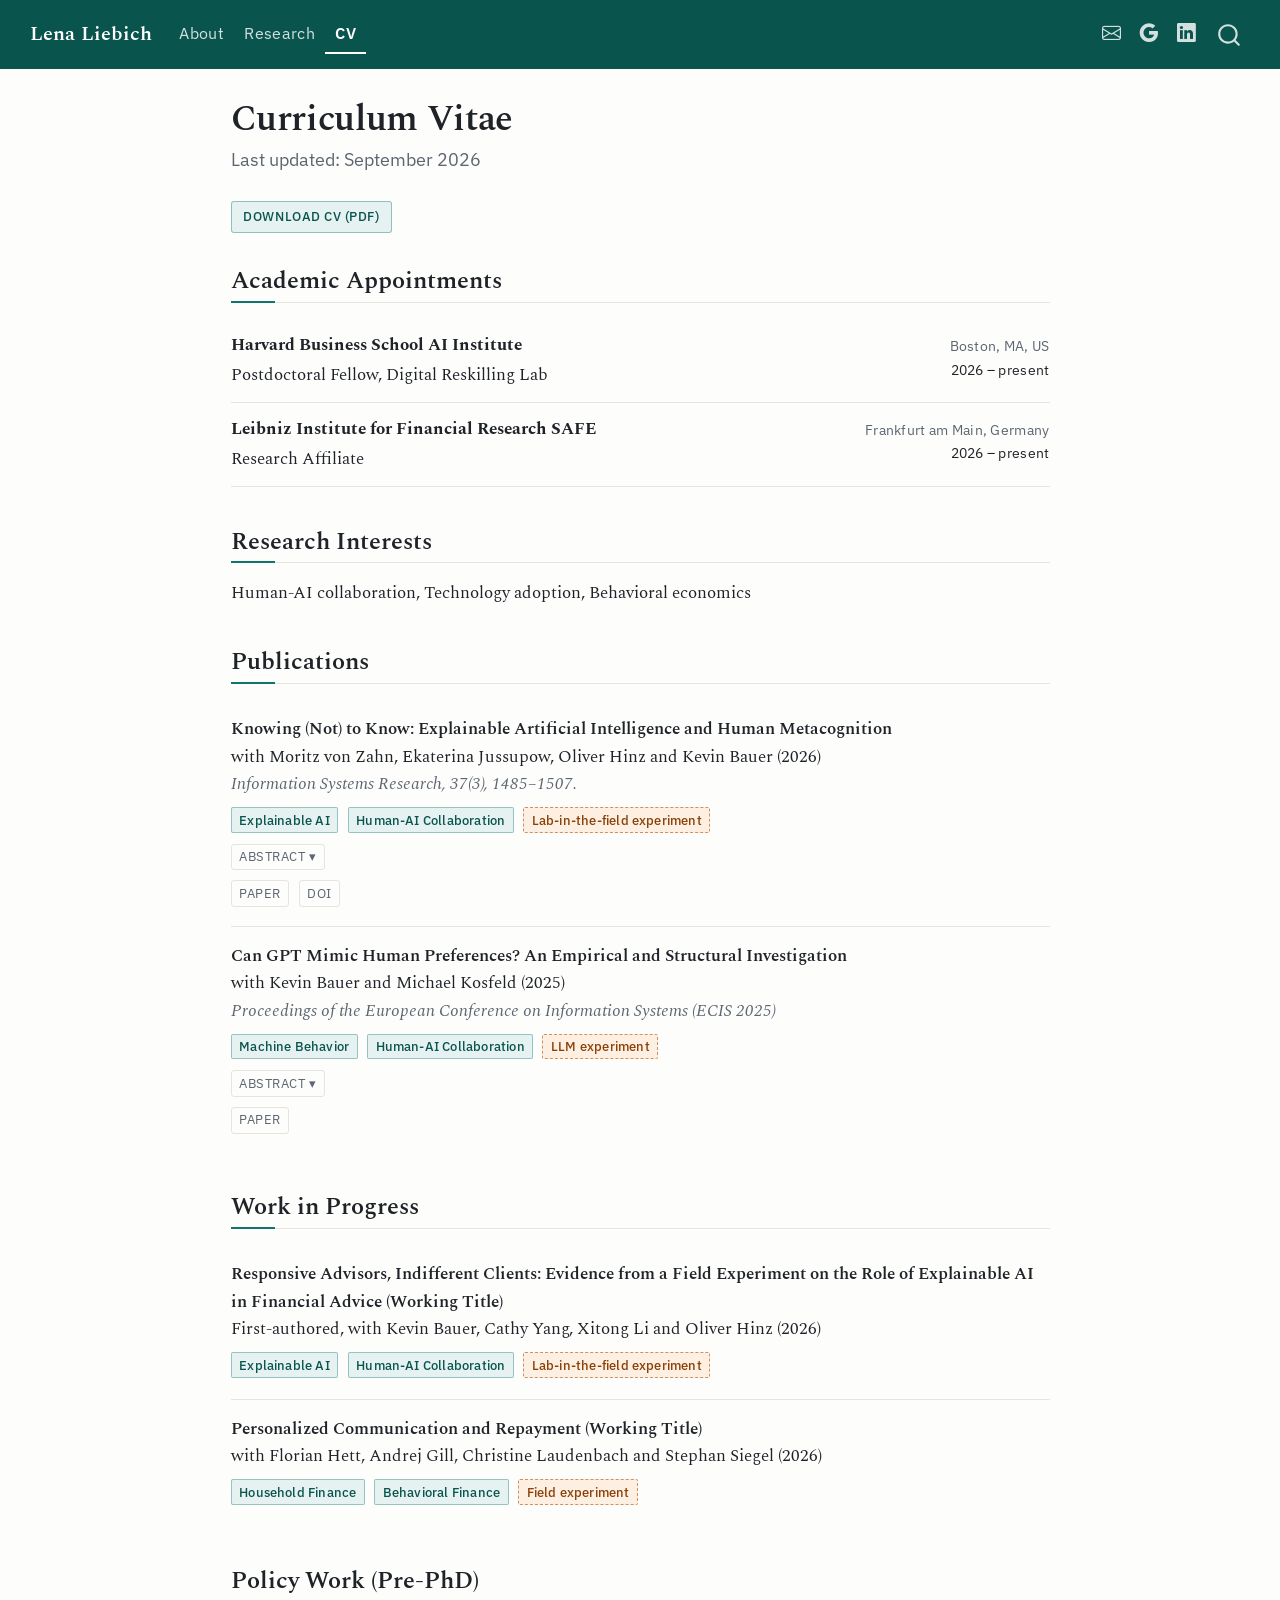
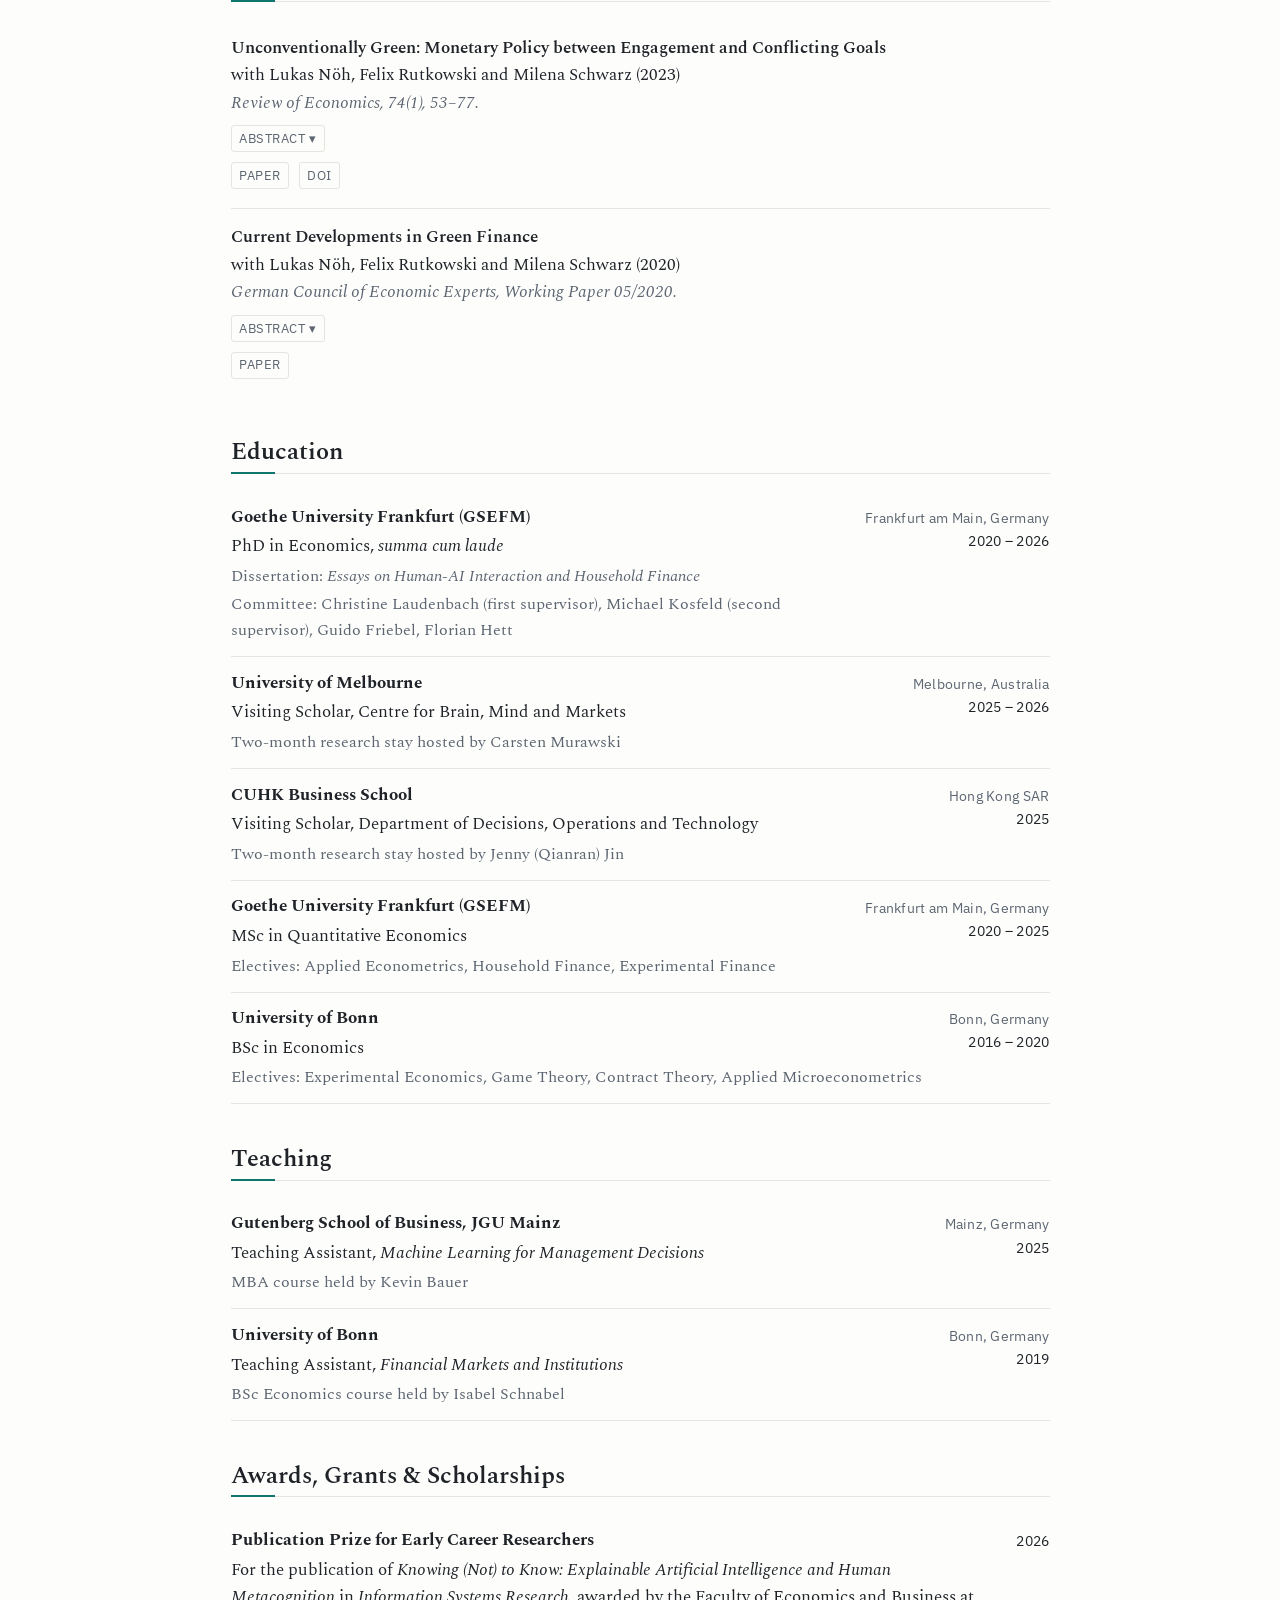
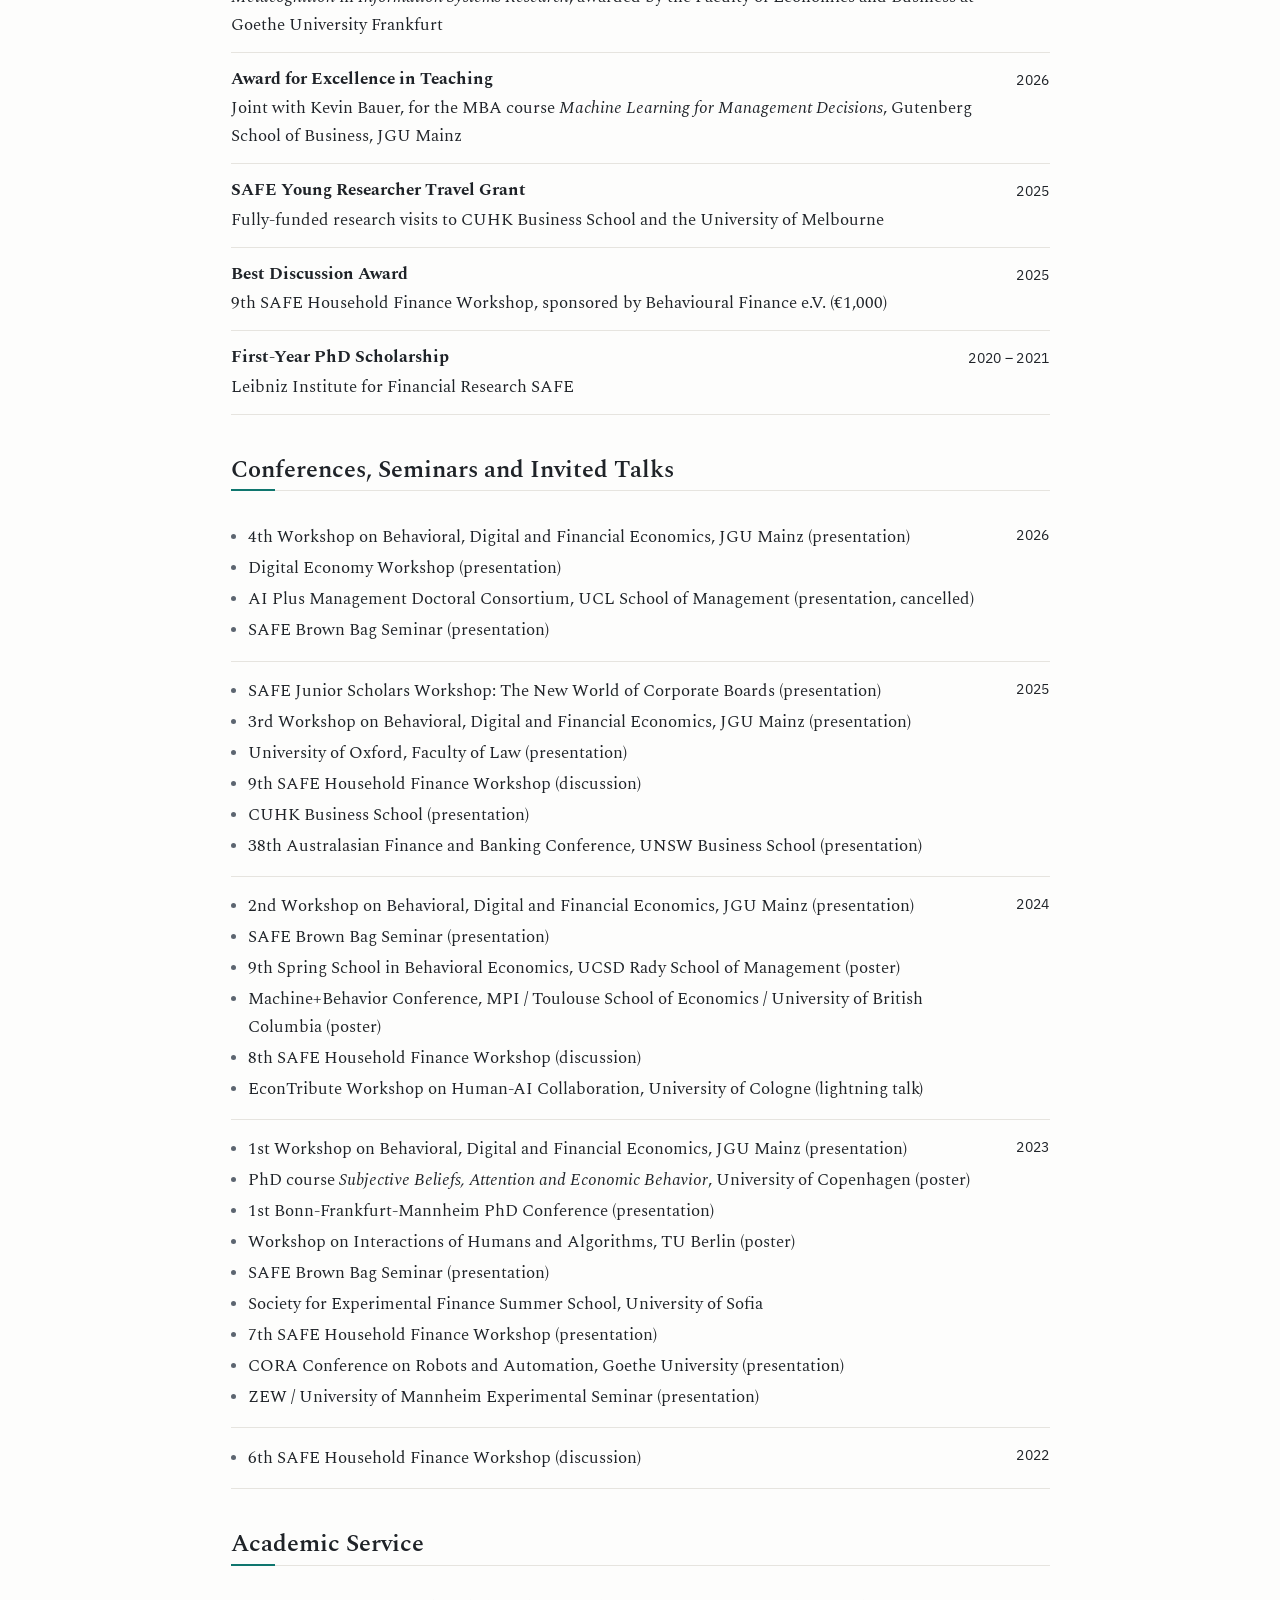
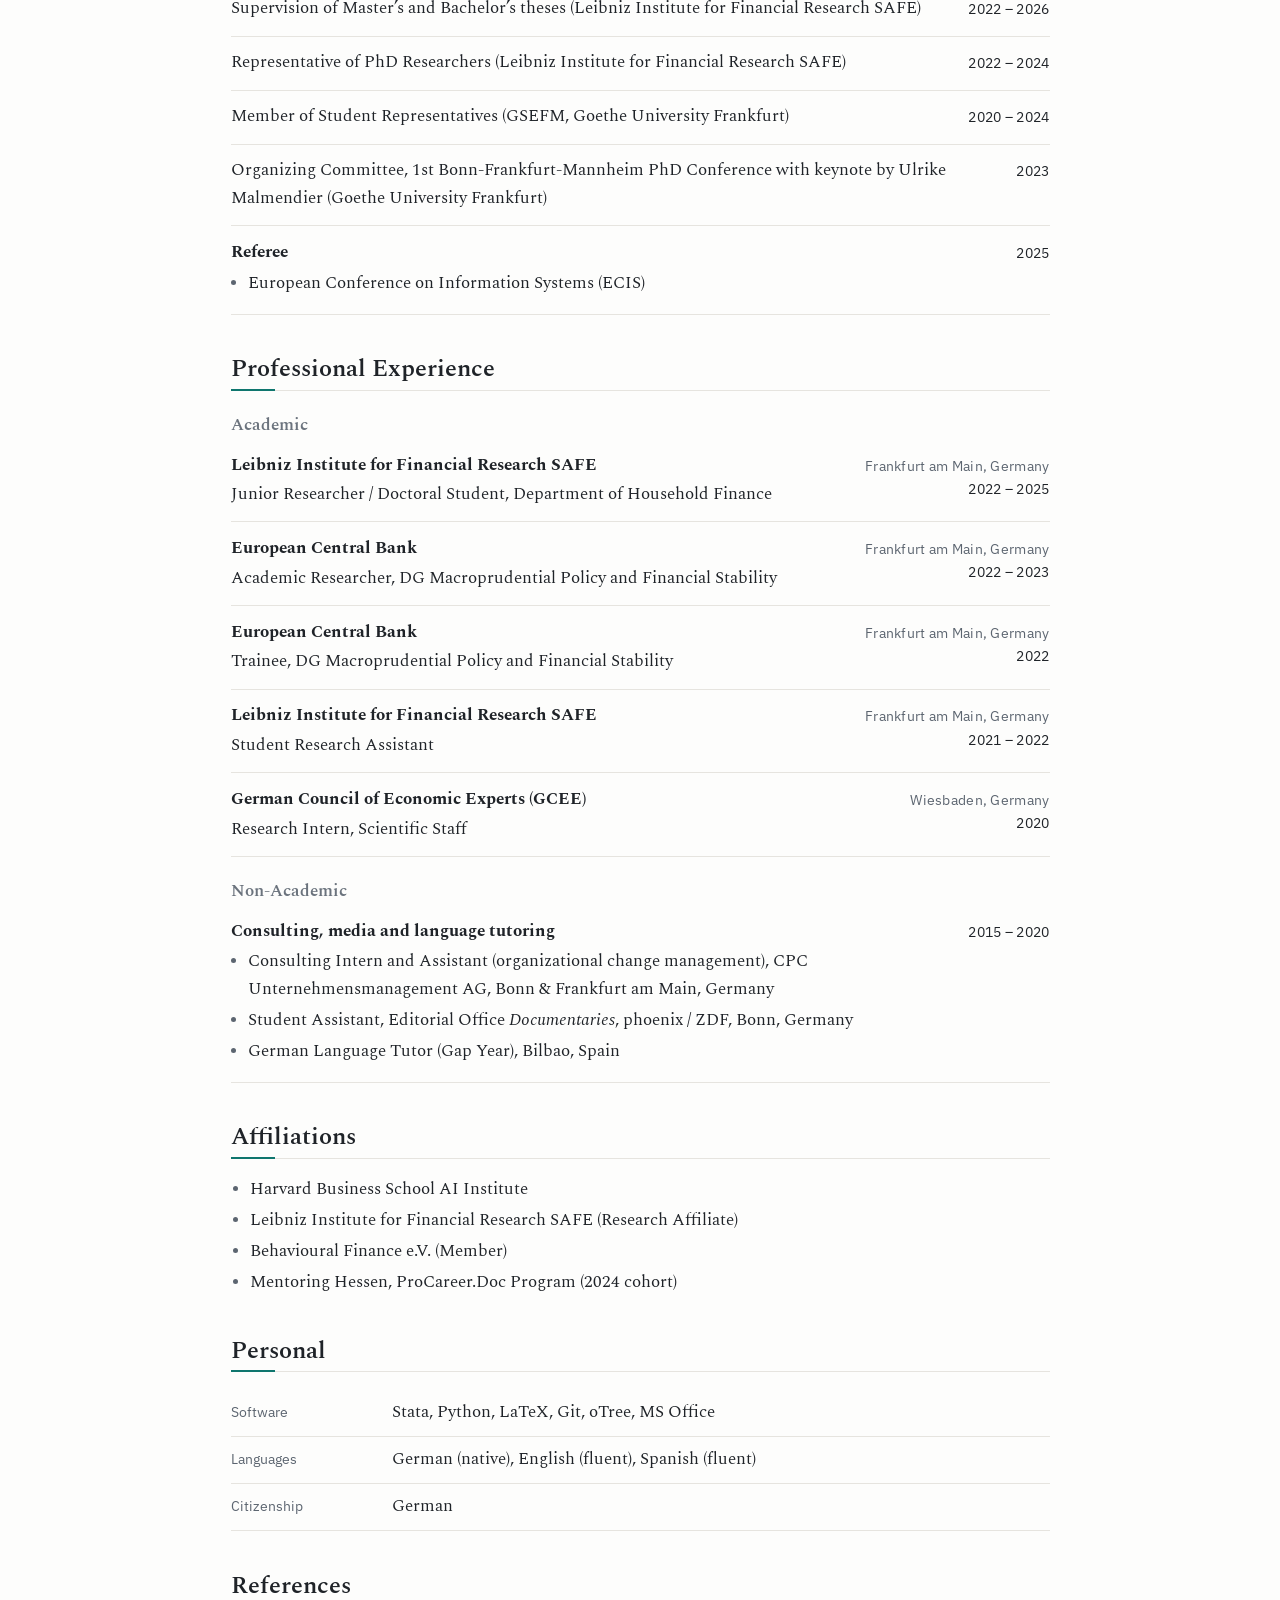
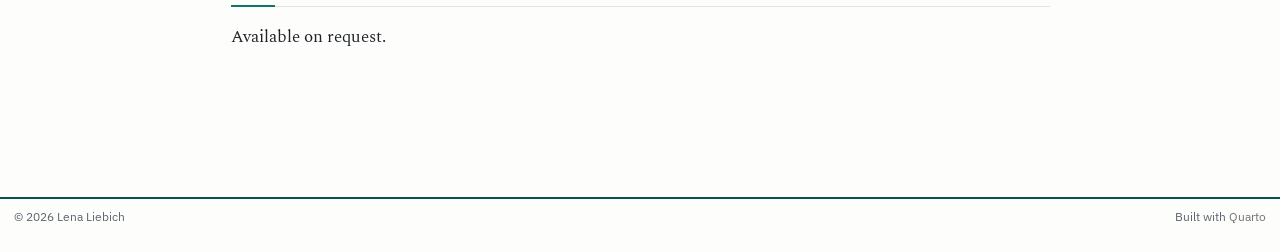
==== commit 88242420: "Drop "forthcoming" from the Publication Prize entry The ISR paper is now published (37(3), 1485–1507" ====
--- a/docs/cv.html
+++ b/docs/cv.html
@@ -344,7 +344,7 @@
 <div class="cv-entry">
 <div class="cv-what">
 <p><strong>Publication Prize for Early Career Researchers</strong></p>
-<p>For the forthcoming publication of <em>Knowing (Not) to Know: Explainable Artificial Intelligence and Human Metacognition</em> in <em>Information Systems Research</em>, awarded by the Faculty of Economics and Business at Goethe University Frankfurt</p>
+<p>For the publication of <em>Knowing (Not) to Know: Explainable Artificial Intelligence and Human Metacognition</em> in <em>Information Systems Research</em>, awarded by the Faculty of Economics and Business at Goethe University Frankfurt</p>
 </div>
 <div class="cv-meta">
 <p><span class="cv-date">2026</span></p>
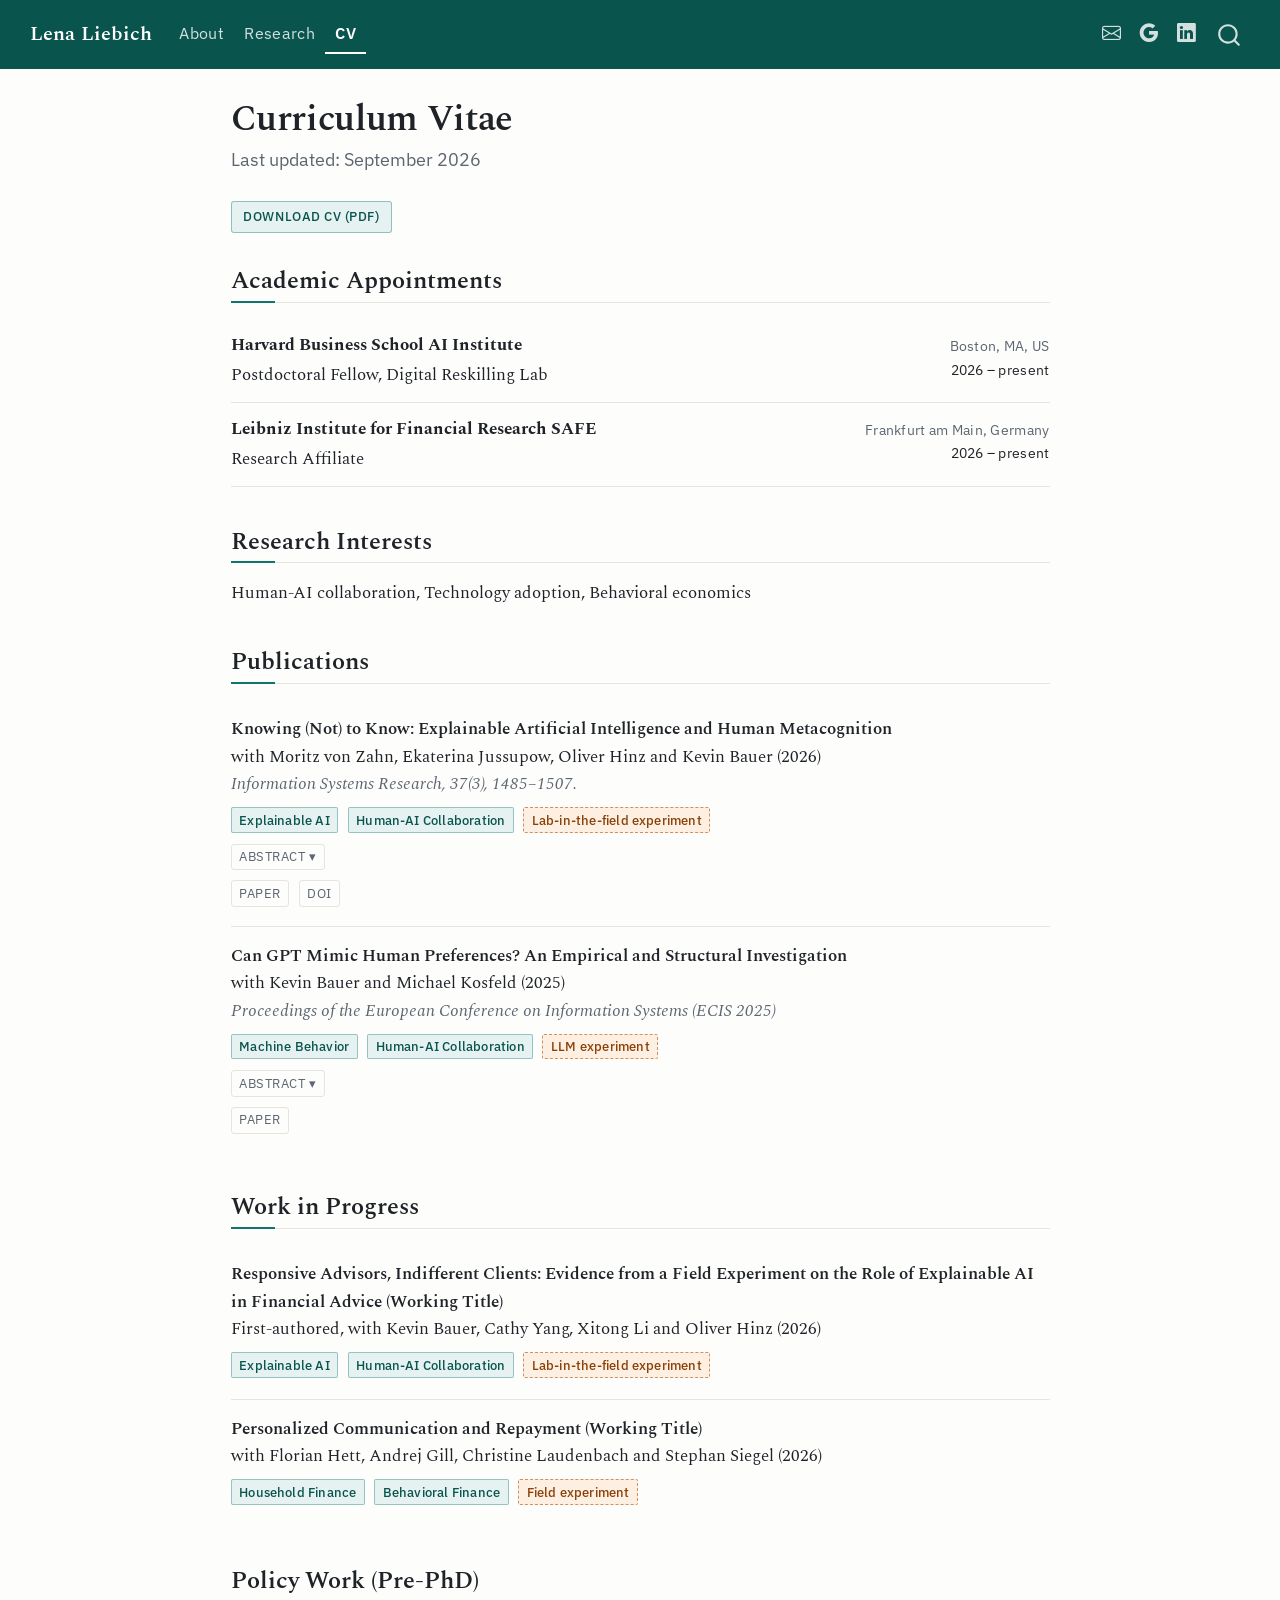
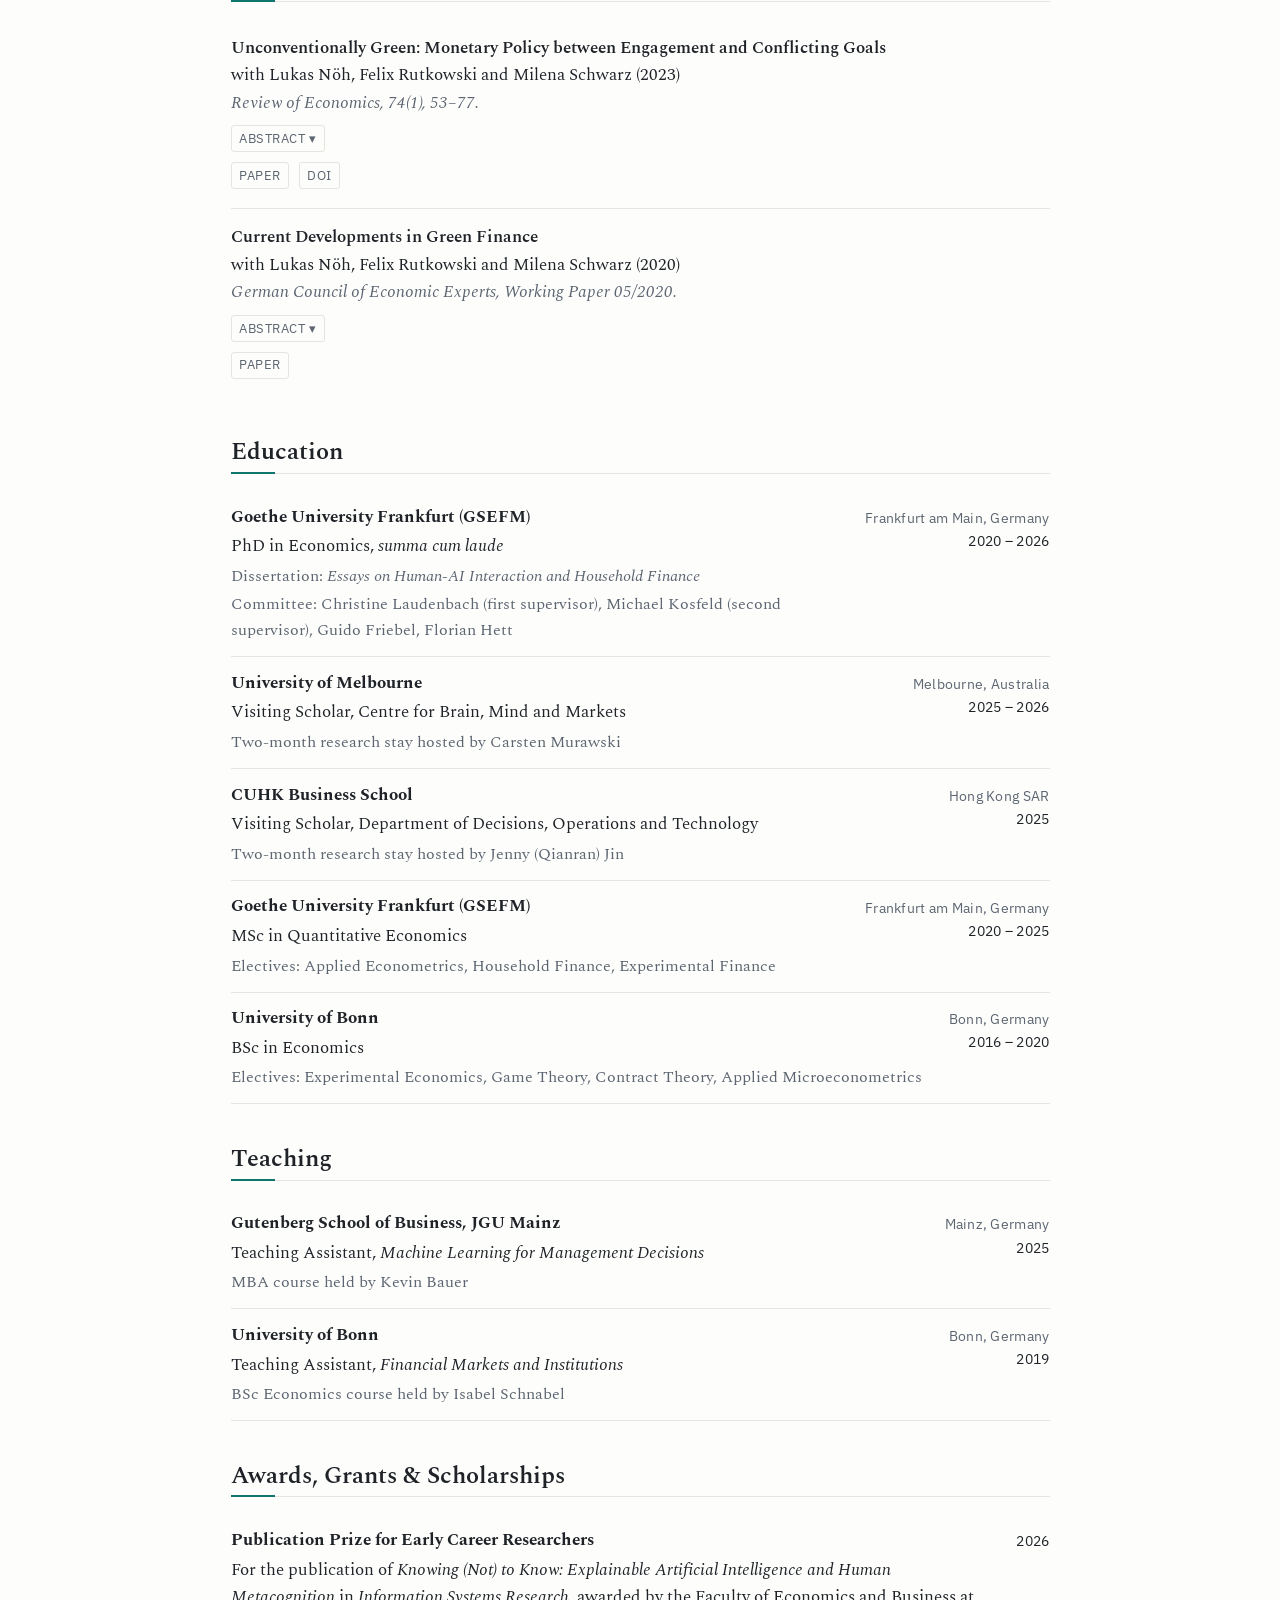
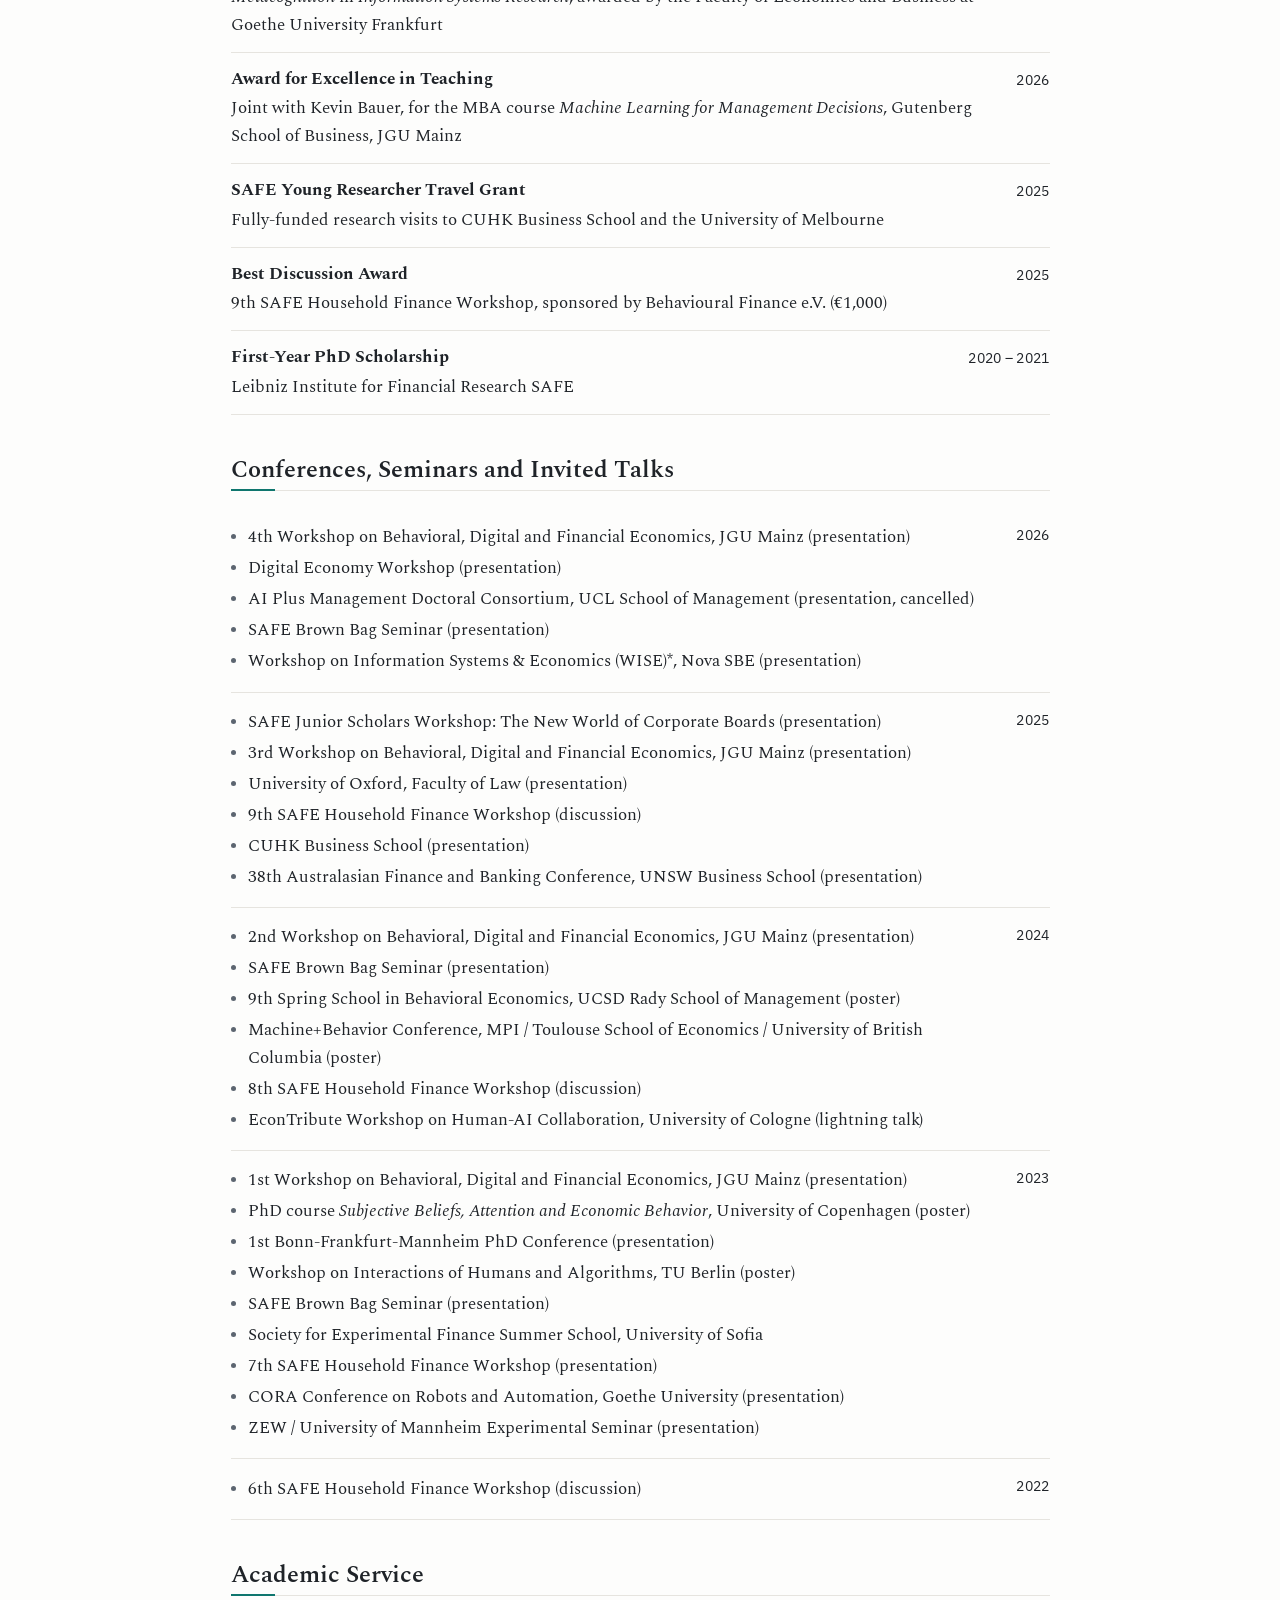
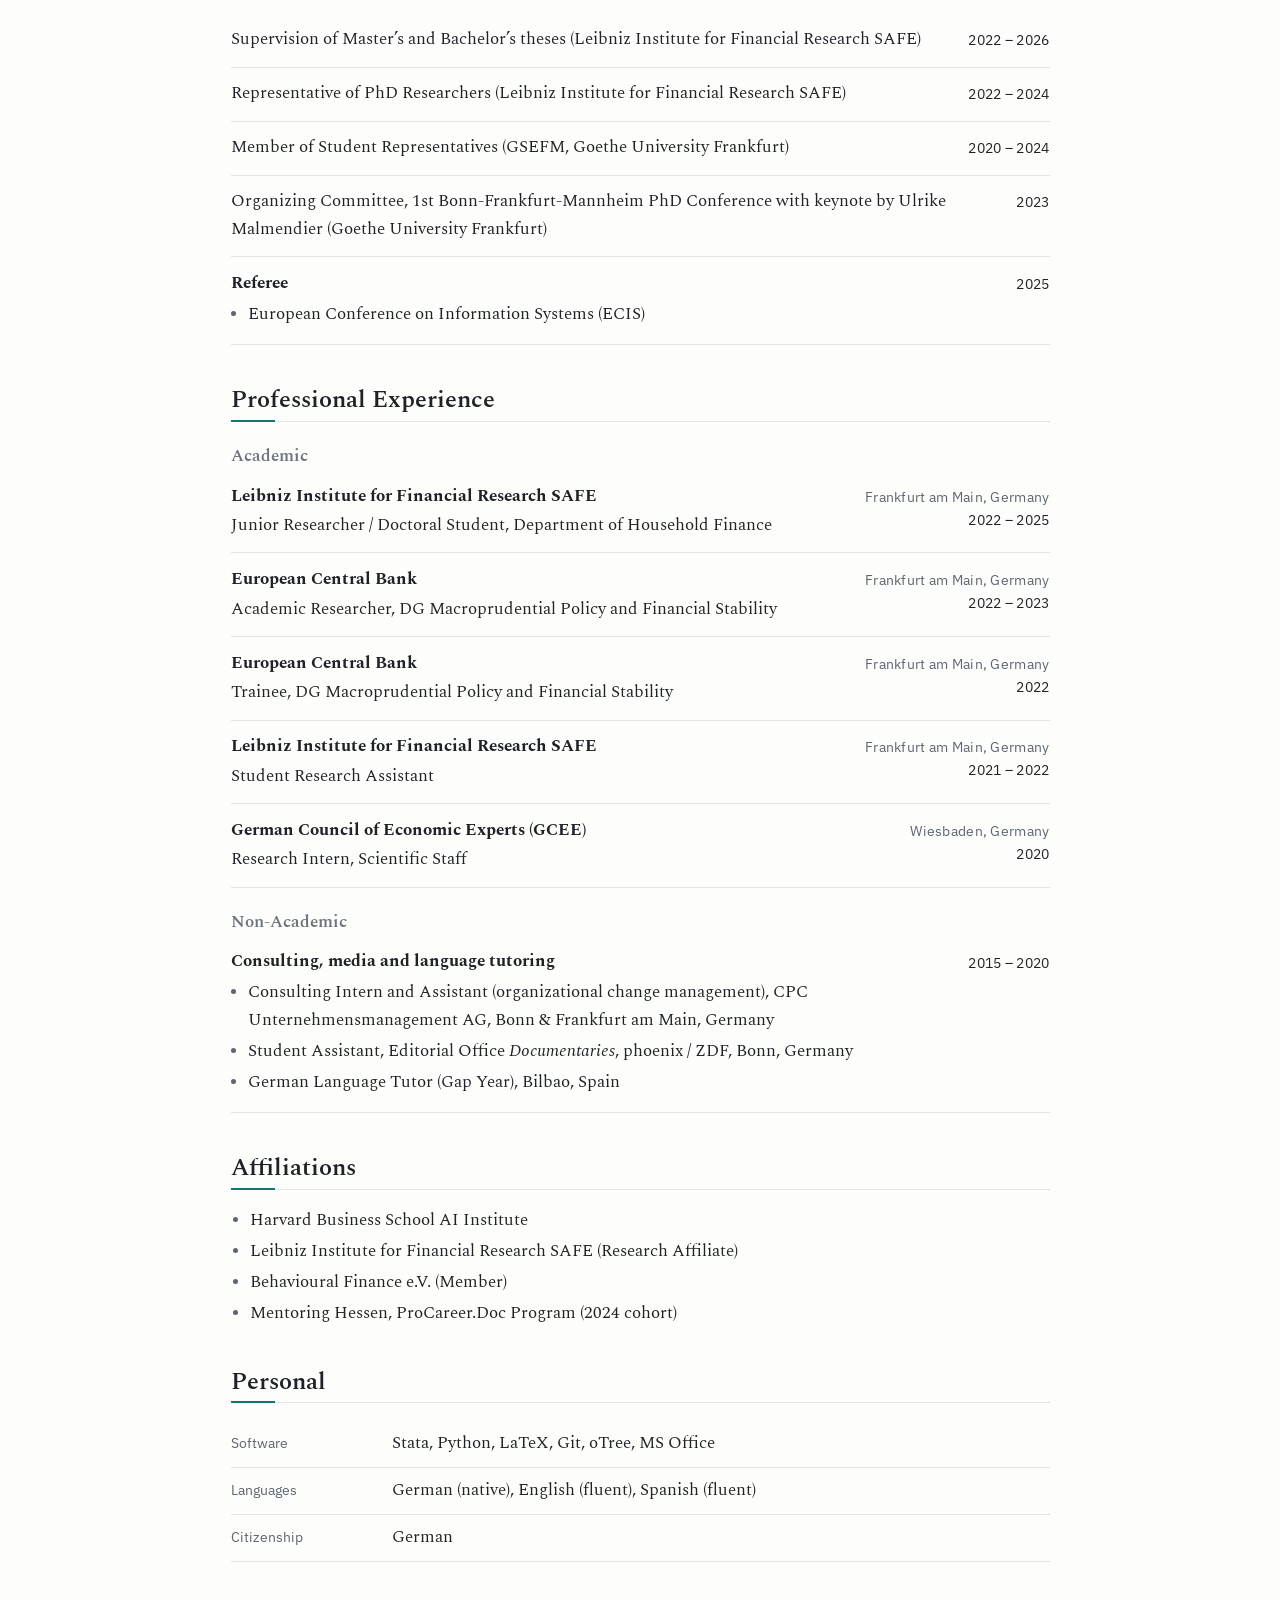
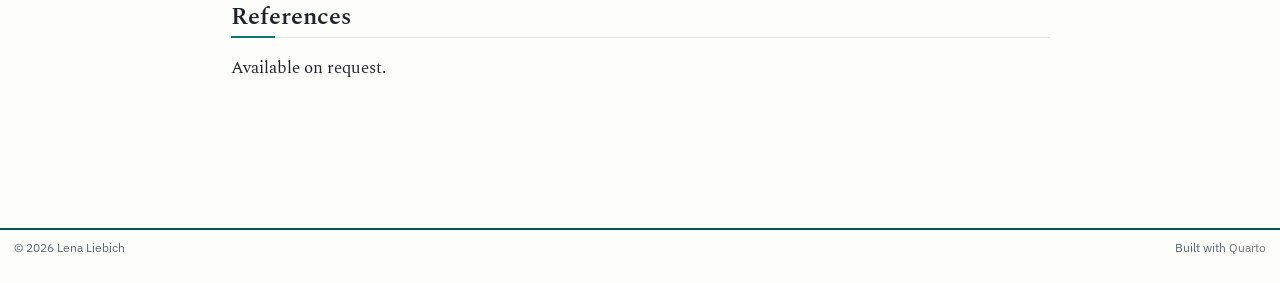
==== commit 876e5dc7: "Add the upcoming WISE presentation to the CV Lists the Workshop on Information Systems & Economics (" ====
--- a/docs/cv.html
+++ b/docs/cv.html
@@ -396,6 +396,7 @@
 <li>Digital Economy Workshop (presentation)</li>
 <li>AI Plus Management Doctoral Consortium, UCL School of Management (presentation, cancelled)</li>
 <li>SAFE Brown Bag Seminar (presentation)</li>
+<li>Workshop on Information Systems &amp; Economics (WISE)*, Nova SBE (presentation)</li>
 </ul>
 </div>
 <div class="cv-meta">
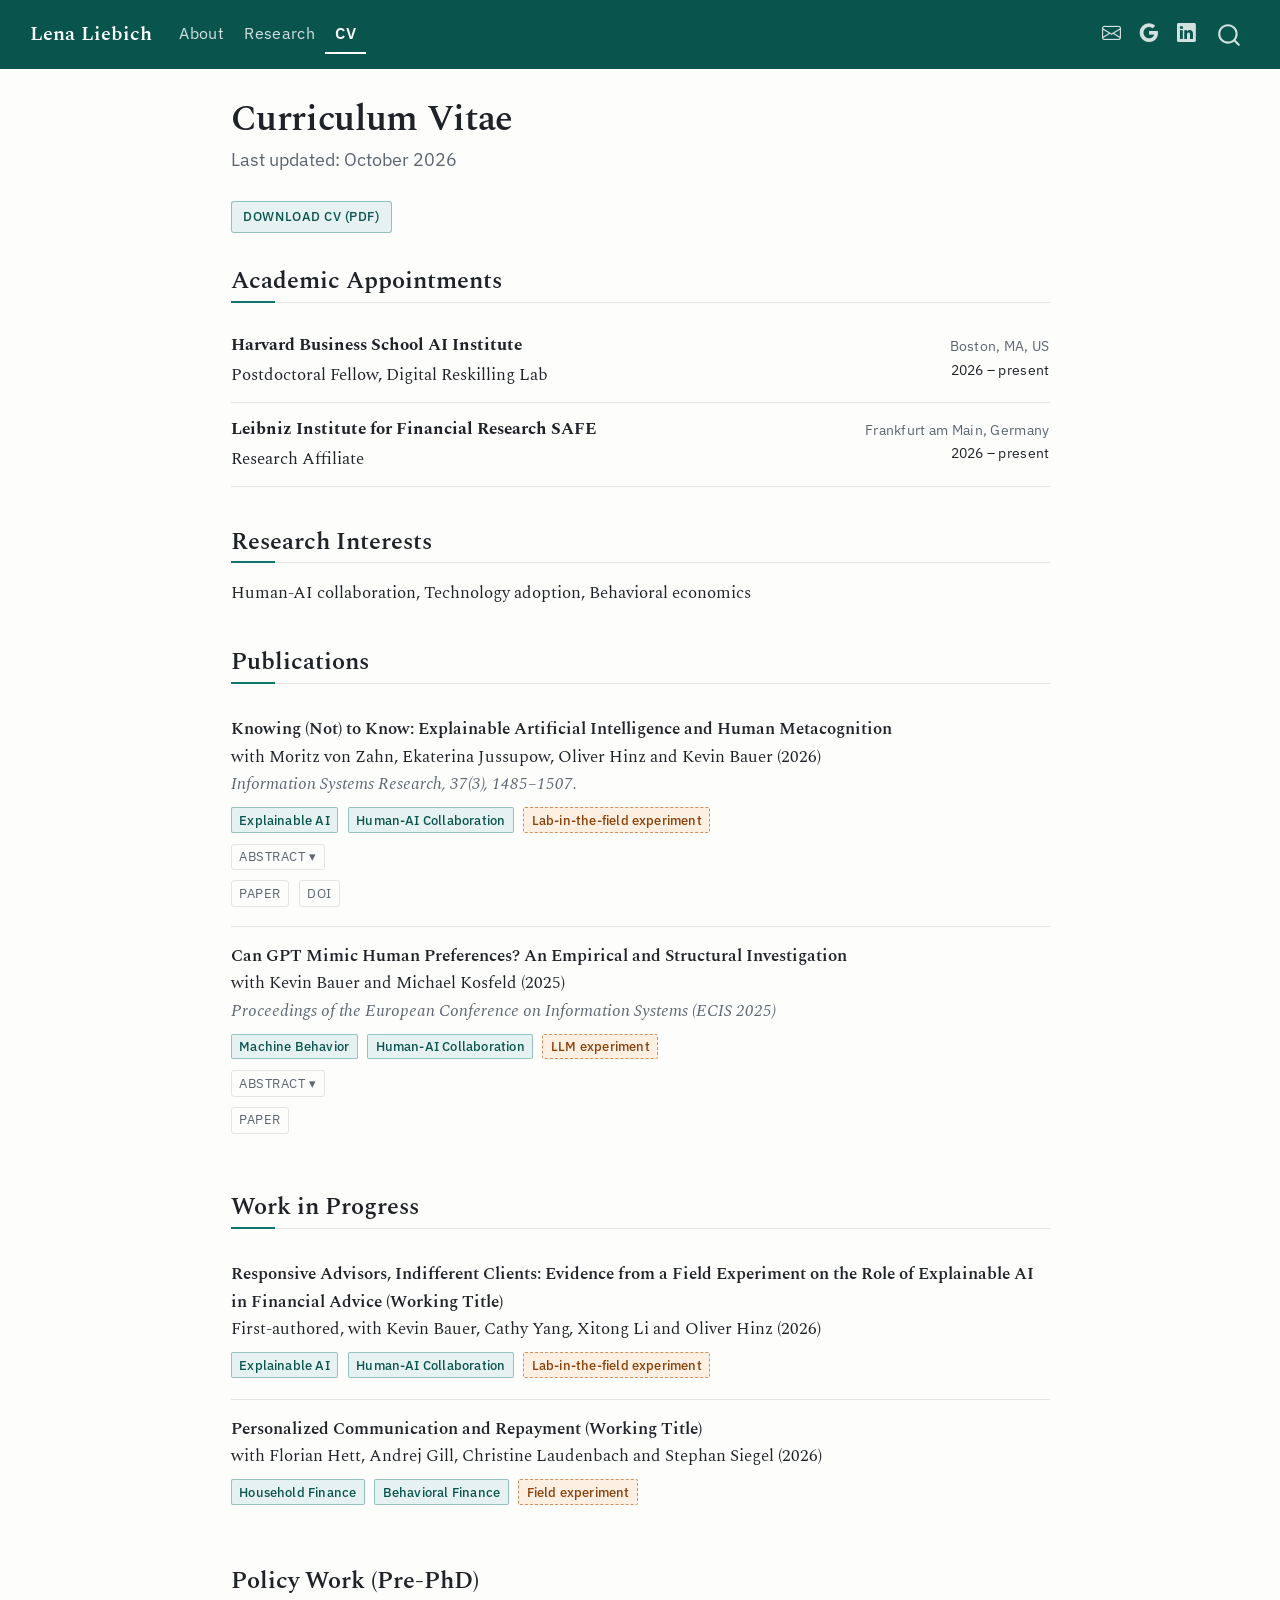
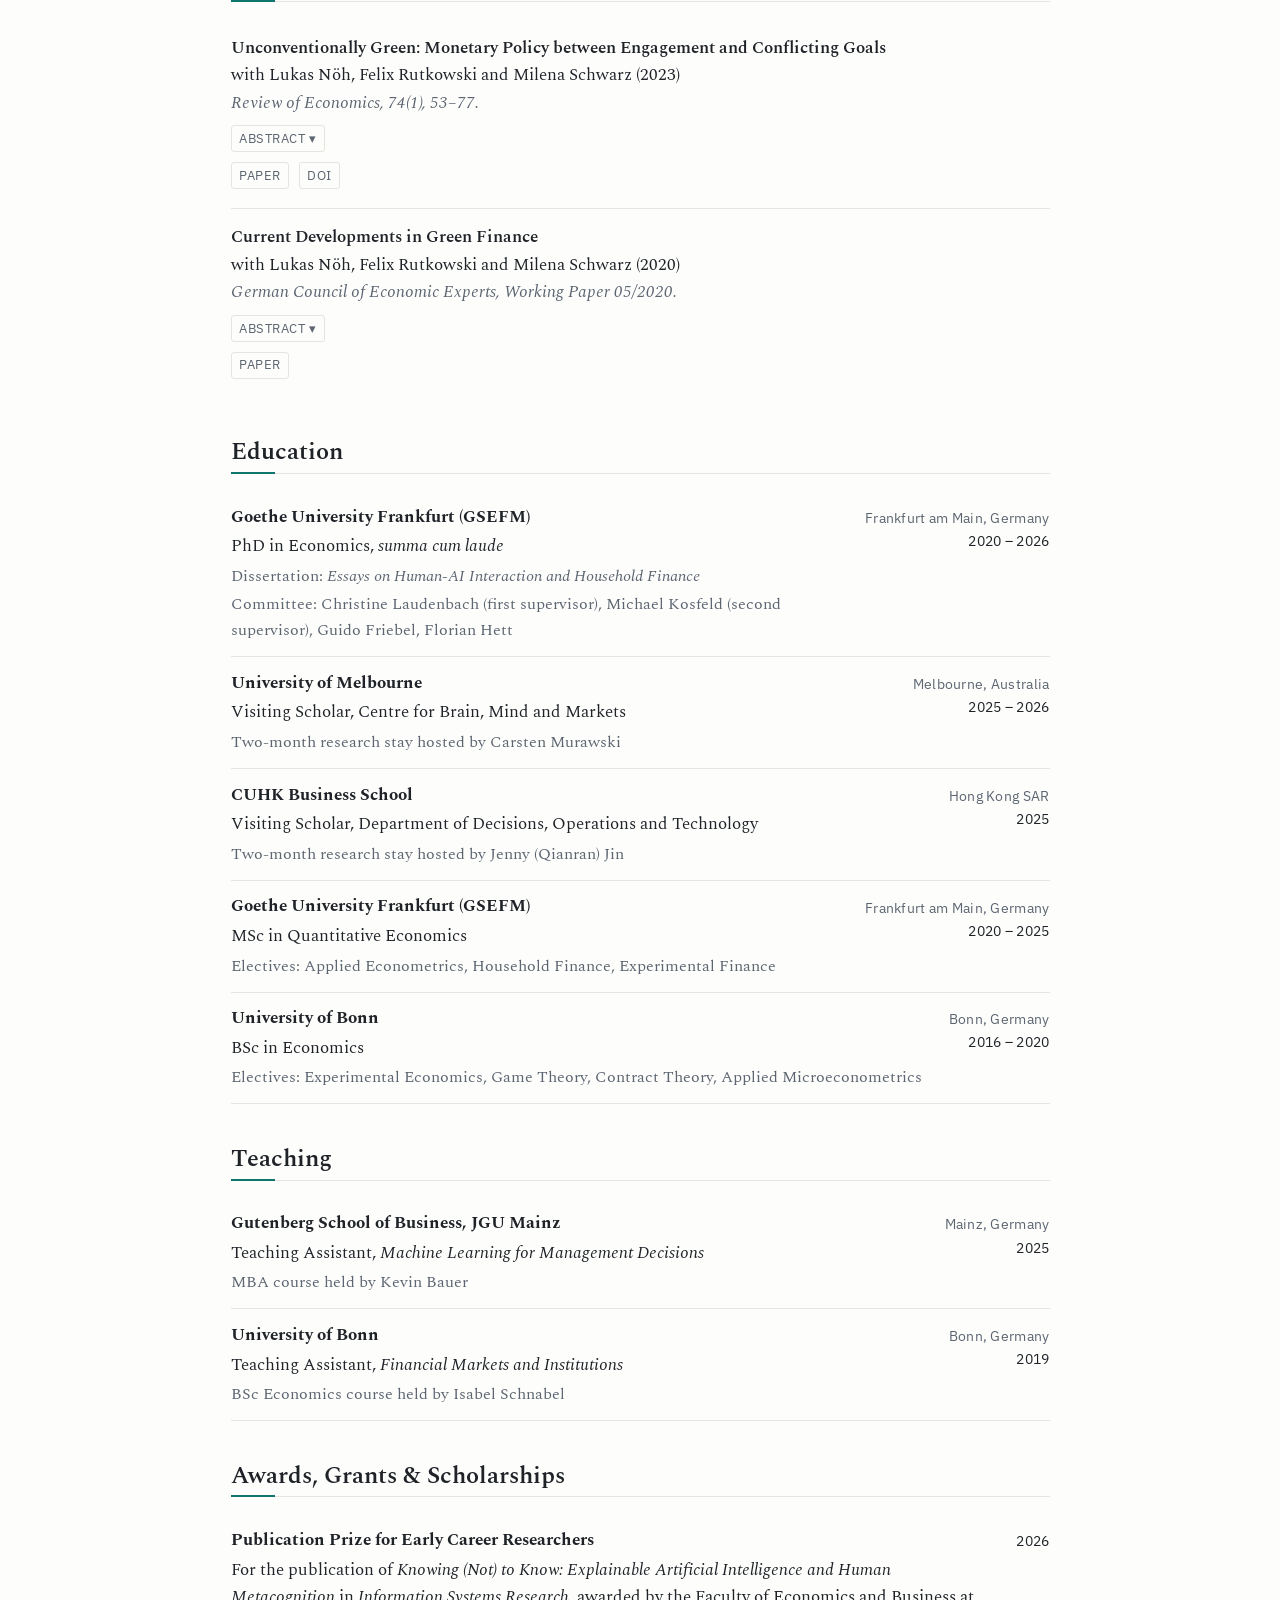
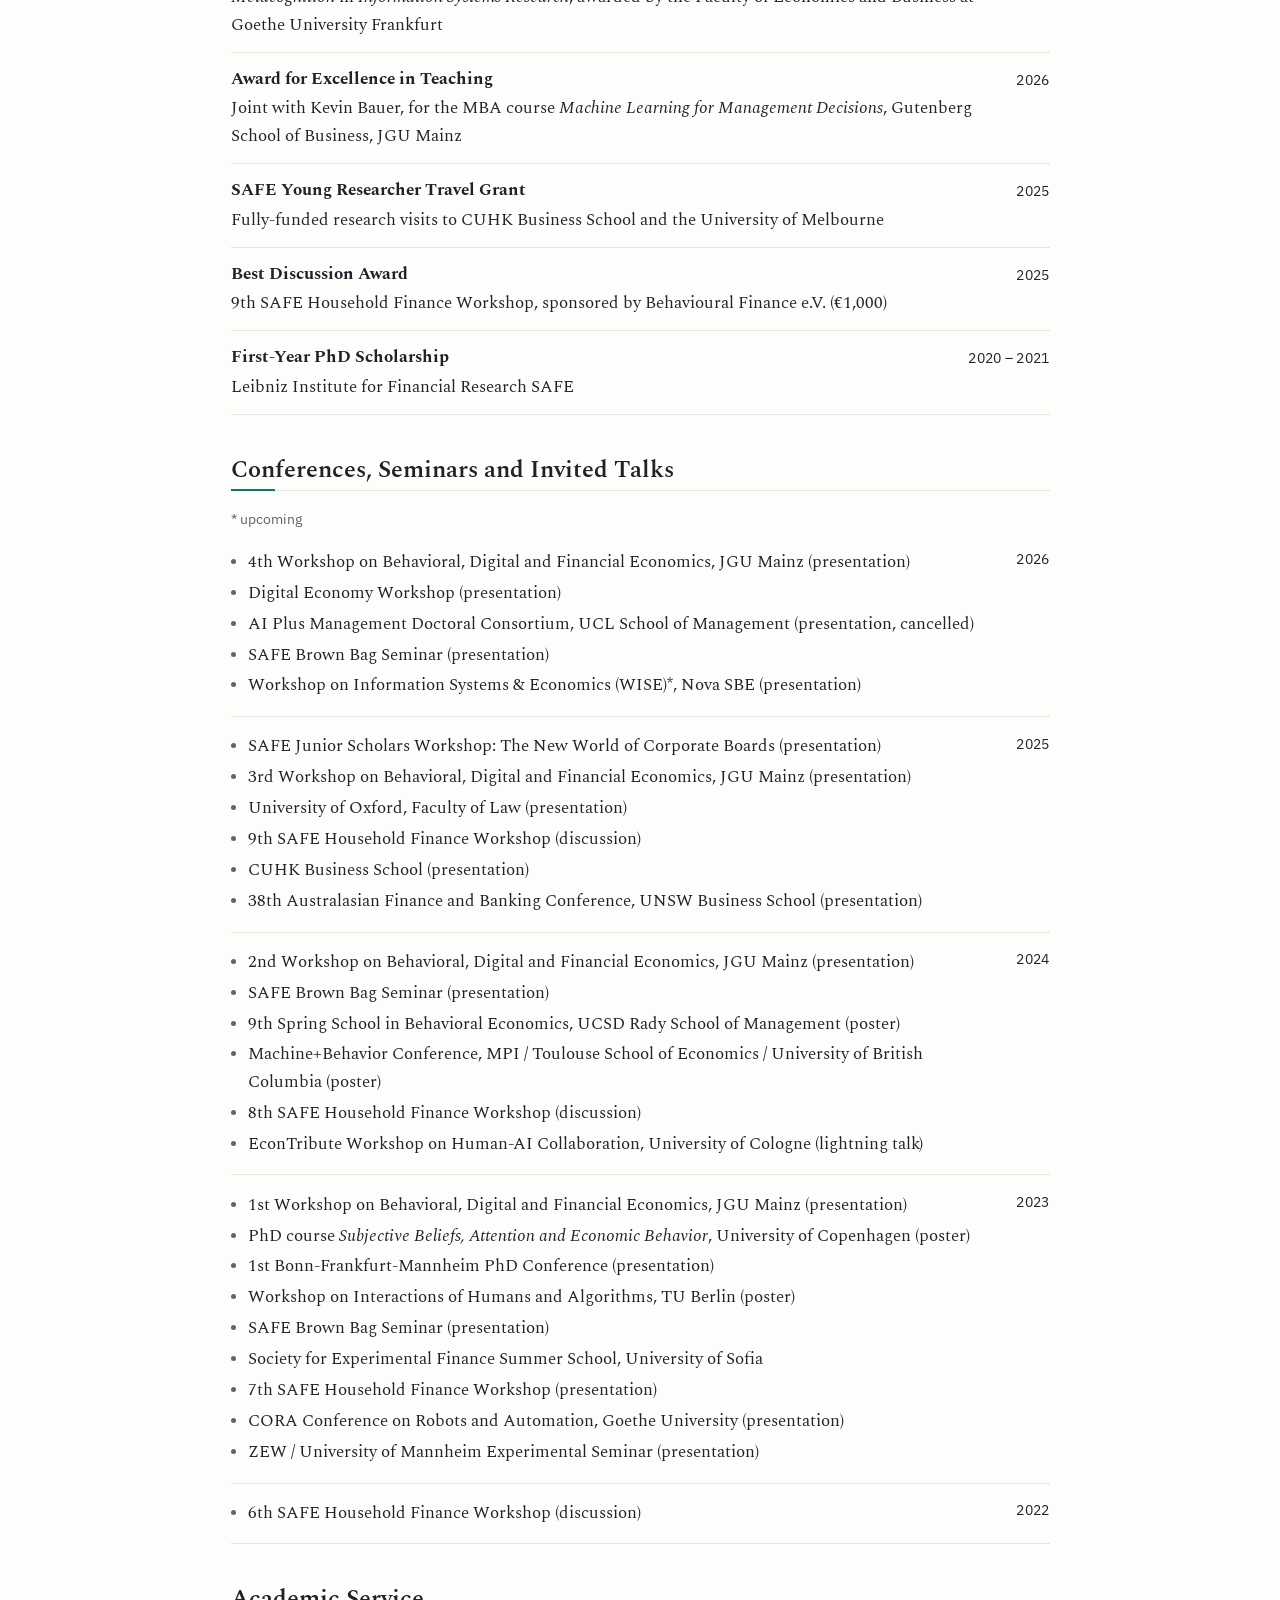
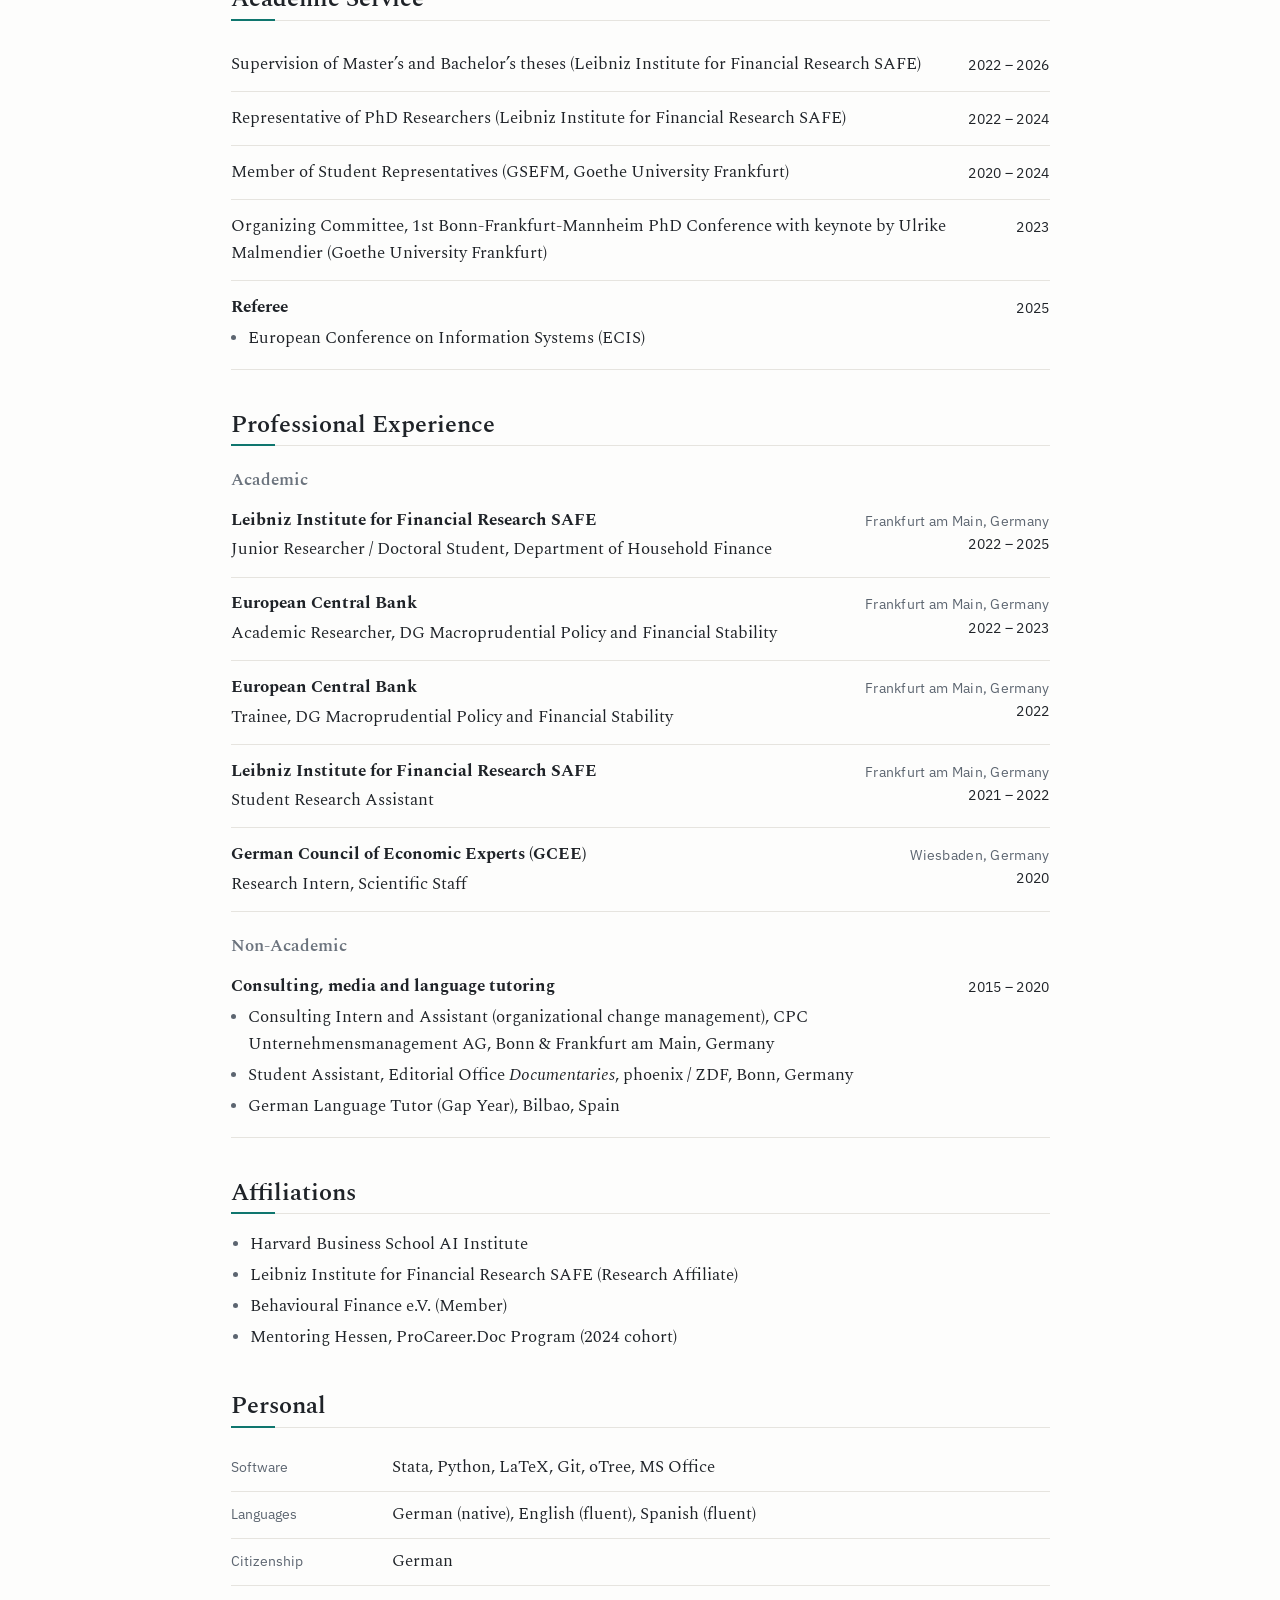
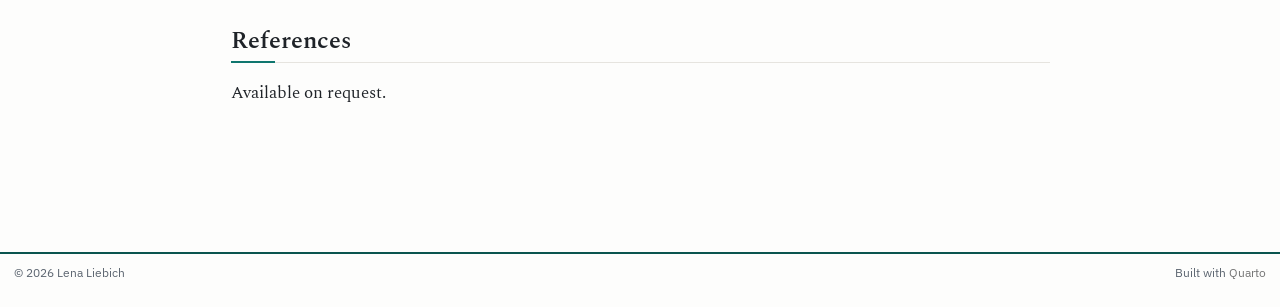
==== commit 8233f312: "Explain the upcoming-talk asterisk; date the CV October 2026 - CV: add a "* upcoming" note under the" ====
--- a/docs/cv.html
+++ b/docs/cv.html
@@ -43,7 +43,7 @@
 <link href="site_libs/quarto-html/quarto-syntax-highlighting-64a204ab8560d761af7679ceaba22944.css" rel="stylesheet" id="quarto-text-highlighting-styles">
 <script src="site_libs/bootstrap/bootstrap.min.js"></script>
 <link href="site_libs/bootstrap/bootstrap-icons.css" rel="stylesheet">
-<link href="site_libs/bootstrap/bootstrap-2f8f1644a0e8b5014644fbfee4760134.min.css" rel="stylesheet" append-hash="true" id="quarto-bootstrap" data-mode="light">
+<link href="site_libs/bootstrap/bootstrap-7dfc428b833d9b747e6e063a0a9a1077.min.css" rel="stylesheet" append-hash="true" id="quarto-bootstrap" data-mode="light">
 <script id="quarto-search-options" type="application/json">{
   "location": "navbar",
   "copy-button": false,
@@ -78,11 +78,11 @@
 
 
 <meta property="og:title" content="Curriculum Vitae – Lena Liebich">
-<meta property="og:description" content="Last updated: September 2026">
+<meta property="og:description" content="Last updated: October 2026">
 <meta property="og:image" content="https://lenaliebich.github.io/assets/img/profile.jpg">
 <meta property="og:site_name" content="Lena Liebich">
 <meta name="twitter:title" content="Curriculum Vitae – Lena Liebich">
-<meta name="twitter:description" content="Last updated: September 2026">
+<meta name="twitter:description" content="Last updated: October 2026">
 <meta name="twitter:image" content="https://lenaliebich.github.io/assets/img/profile.jpg">
 <meta name="twitter:card" content="summary_large_image">
 </head>
@@ -151,7 +151,7 @@
 <header id="title-block-header" class="quarto-title-block default">
 <div class="quarto-title">
 <h1 class="title">Curriculum Vitae</h1>
-<p class="subtitle lead">Last updated: September 2026</p>
+<p class="subtitle lead">Last updated: October 2026</p>
 </div>
 
 
@@ -389,6 +389,9 @@
 </section>
 <section id="conferences-seminars-and-invited-talks" class="level2">
 <h2 data-anchor-id="conferences-seminars-and-invited-talks">Conferences, Seminars and Invited Talks</h2>
+<div class="cv-note">
+<p>* upcoming</p>
+</div>
 <div class="cv-entry">
 <div class="cv-what">
 <ul>
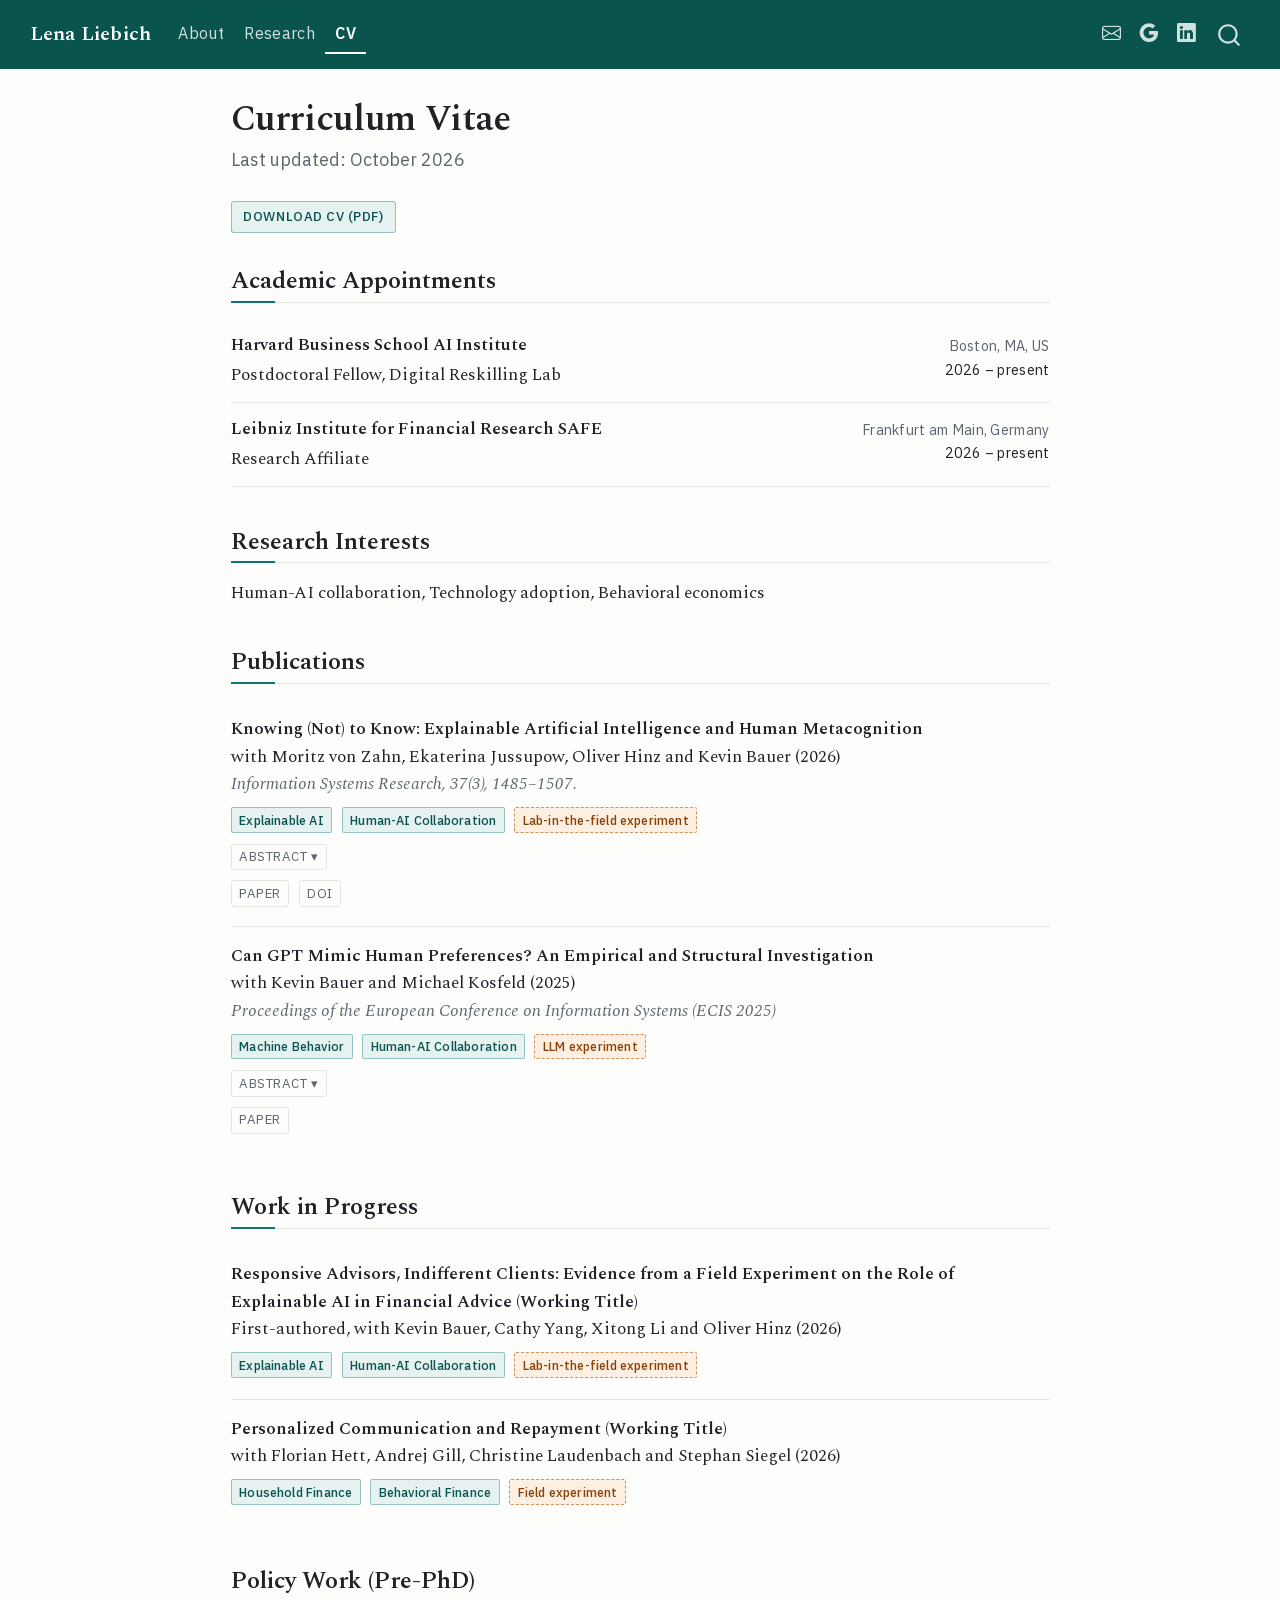
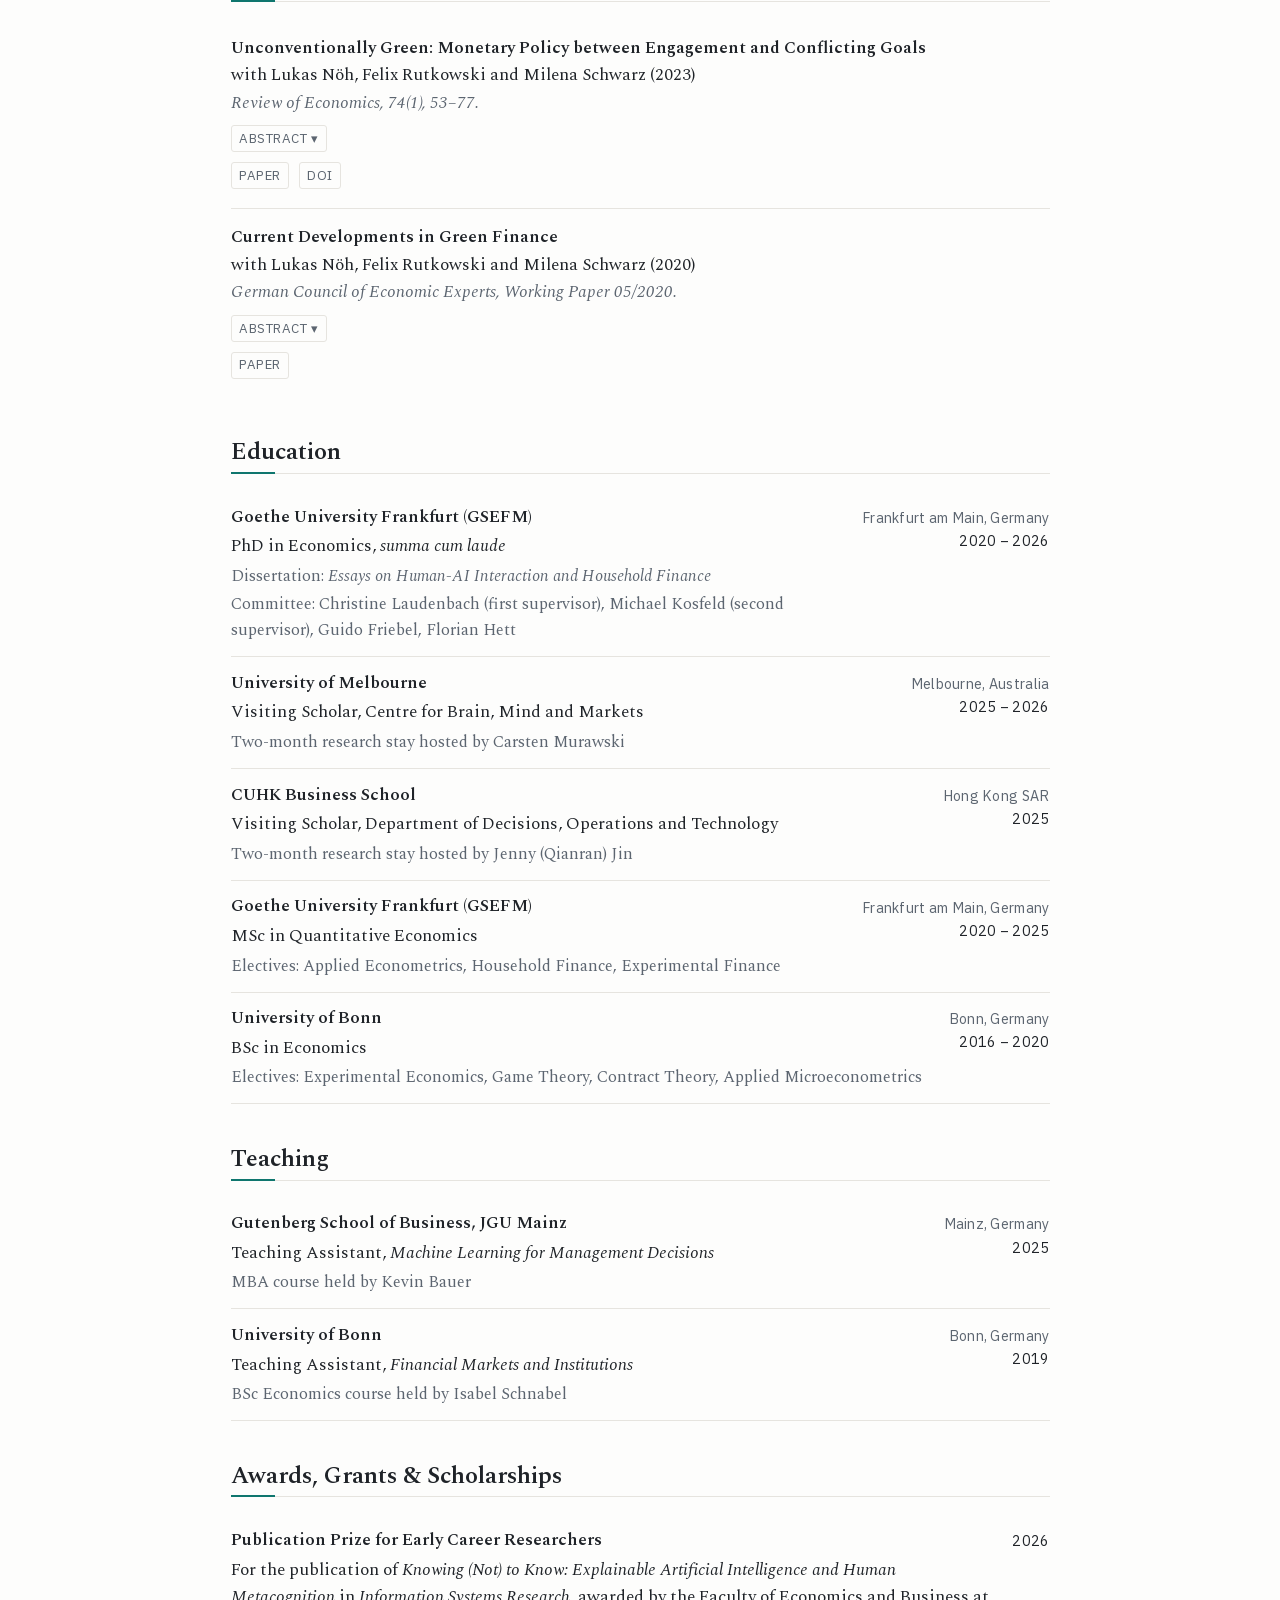
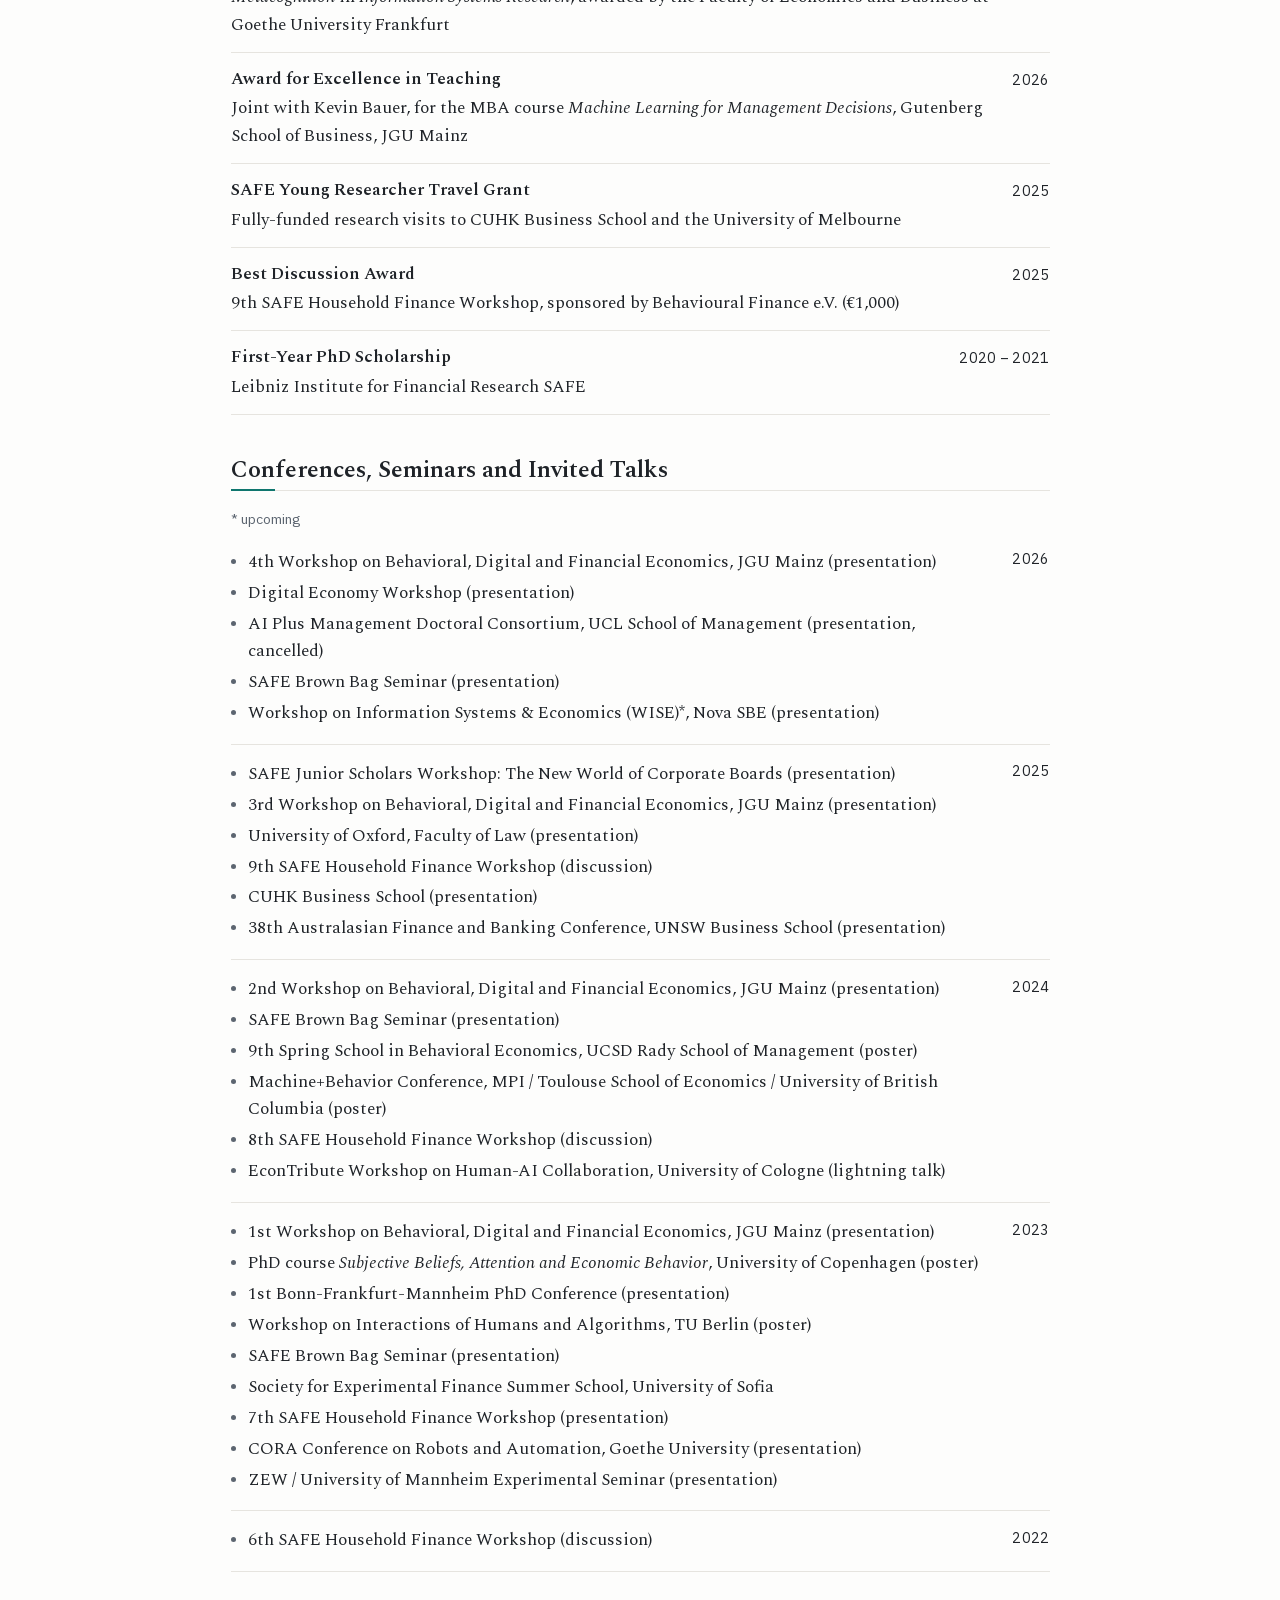
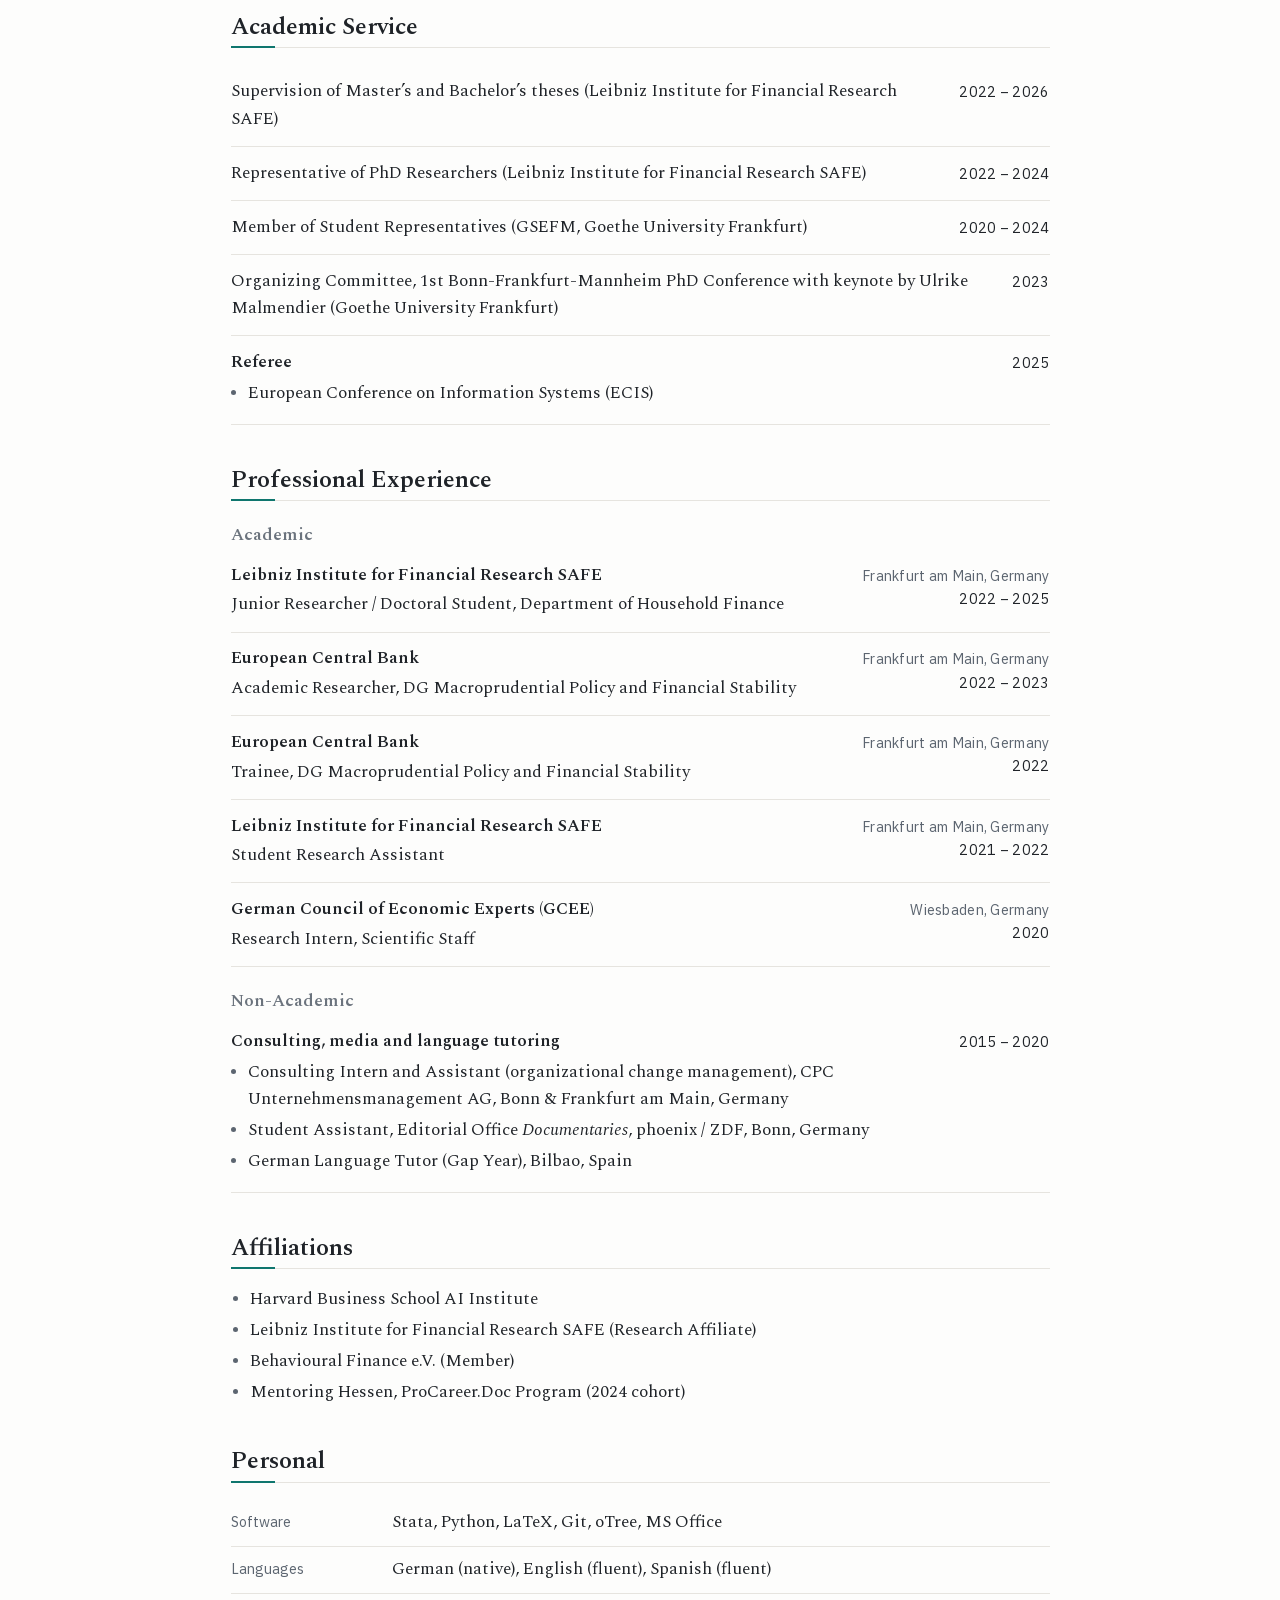
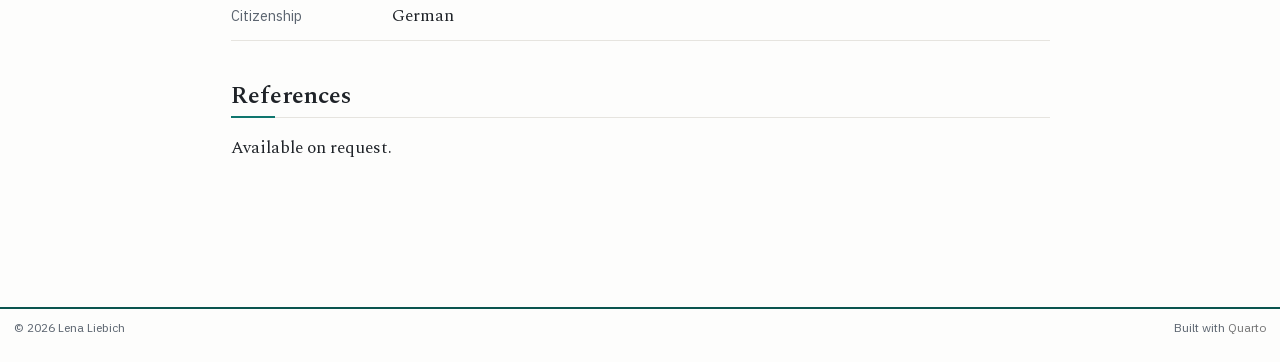
==== commit 54c65513: "Self-host the web fonts; stop the theme's own Google Fonts request Every page load sent the visitor'" ====
--- a/docs/cv.html
+++ b/docs/cv.html
@@ -43,7 +43,7 @@
 <link href="site_libs/quarto-html/quarto-syntax-highlighting-64a204ab8560d761af7679ceaba22944.css" rel="stylesheet" id="quarto-text-highlighting-styles">
 <script src="site_libs/bootstrap/bootstrap.min.js"></script>
 <link href="site_libs/bootstrap/bootstrap-icons.css" rel="stylesheet">
-<link href="site_libs/bootstrap/bootstrap-7dfc428b833d9b747e6e063a0a9a1077.min.css" rel="stylesheet" append-hash="true" id="quarto-bootstrap" data-mode="light">
+<link href="site_libs/bootstrap/bootstrap-1bcb176e12367c25f069ea20081f12ee.min.css" rel="stylesheet" append-hash="true" id="quarto-bootstrap" data-mode="light">
 <script id="quarto-search-options" type="application/json">{
   "location": "navbar",
   "copy-button": false,
@@ -72,11 +72,10 @@
   }
 }</script>
 <style>html{ scroll-behavior: smooth; }</style>
-<link rel="preconnect" href="https://fonts.googleapis.com">
-<link rel="preconnect" href="https://fonts.gstatic.com" crossorigin="">
-<link href="https://fonts.googleapis.com/css2?family=IBM+Plex+Sans:wght@400;500;600&amp;family=Spectral:ital,wght@0,300;0,400;0,600;1,400;1,600&amp;display=swap" rel="stylesheet">
-
-
+<script data-goatcounter="https://lenaliebich.goatcounter.com/count" async="" src="https://gc.zgo.at/count.v5.js" crossorigin="anonymous" integrity="sha384-atnOLvQb9t+jTSipvd75X2yginT4PjVbqDdlJAmxMm+wYElFmeR6EmLP5bYeoRVQ"></script>
+
+
+<link rel="stylesheet" href="assets/fonts/fonts.css">
 <meta property="og:title" content="Curriculum Vitae – Lena Liebich">
 <meta property="og:description" content="Last updated: October 2026">
 <meta property="og:image" content="https://lenaliebich.github.io/assets/img/profile.jpg">
@@ -85,6 +84,7 @@
 <meta name="twitter:description" content="Last updated: October 2026">
 <meta name="twitter:image" content="https://lenaliebich.github.io/assets/img/profile.jpg">
 <meta name="twitter:card" content="summary_large_image">
+<link rel="canonical" href="https://lenaliebich.github.io/cv.html">
 </head>
 
 <body class="nav-fixed fullcontent quarto-light">
@@ -168,7 +168,7 @@
 </header>
 
 
-<p><a href="assets/cv/Liebich-CV.pdf" class="badge-link cv-download" target="_blank" rel="noopener">Download CV (PDF)</a></p>
+<p><a href="assets/cv/Liebich-CV.pdf" class="badge-link cv-download" data-goatcounter-click="cv-pdf-download" data-goatcounter-title="CV PDF download" target="_blank" rel="noopener">Download CV (PDF)</a></p>
 <section id="academic-appointments" class="level2">
 <h2 data-anchor-id="academic-appointments">Academic Appointments</h2>
 <div class="cv-entry">
--- a/docs/assets/fonts/fonts.css
+++ b/docs/assets/fonts/fonts.css
@@ -0,0 +1,135 @@
+/*
+ * Self-hosted web fonts, so pages make no request to Google Fonts and no
+ * visitor's IP address is sent to a third party just to draw the text.
+ *
+ * These are the exact files Google Fonts served for this site (same request
+ * as before: IBM Plex Sans 400/500/600; Spectral 300/400/600 and italic
+ * 400/600), so the type looks the same. Only the latin and latin-ext subsets
+ * are kept; together they cover every character on the site, and a browser
+ * fetches latin-ext only when a page uses one of its characters.
+ *
+ * IBM Plex Sans is a variable font: one file per subset covers weights
+ * 400-600. Spectral has one file per weight and style.
+ *
+ * Both families are under the SIL Open Font License 1.1; see OFL-*.txt.
+ */
+
+/* IBM Plex Sans normal 400-600, latin */
+@font-face {
+  font-family: "IBM Plex Sans";
+  font-style: normal;
+  font-weight: 400 600;
+  font-display: swap;
+  src: url("ibm-plex-sans-latin.woff2") format("woff2");
+  unicode-range: U+0000-00FF, U+0131, U+0152-0153, U+02BB-02BC, U+02C6, U+02DA, U+02DC, U+0304, U+0308, U+0329, U+2000-206F, U+20AC, U+2122, U+2191, U+2193, U+2212, U+2215, U+FEFF, U+FFFD;
+}
+
+/* IBM Plex Sans normal 400-600, latin-ext */
+@font-face {
+  font-family: "IBM Plex Sans";
+  font-style: normal;
+  font-weight: 400 600;
+  font-display: swap;
+  src: url("ibm-plex-sans-latin-ext.woff2") format("woff2");
+  unicode-range: U+0100-02BA, U+02BD-02C5, U+02C7-02CC, U+02CE-02D7, U+02DD-02FF, U+0304, U+0308, U+0329, U+1D00-1DBF, U+1E00-1E9F, U+1EF2-1EFF, U+2020, U+20A0-20AB, U+20AD-20C4, U+2113, U+2C60-2C7F, U+A720-A7FF;
+}
+
+/* Spectral normal 300, latin */
+@font-face {
+  font-family: "Spectral";
+  font-style: normal;
+  font-weight: 300;
+  font-display: swap;
+  src: url("spectral-300-latin.woff2") format("woff2");
+  unicode-range: U+0000-00FF, U+0131, U+0152-0153, U+02BB-02BC, U+02C6, U+02DA, U+02DC, U+0304, U+0308, U+0329, U+2000-206F, U+20AC, U+2122, U+2191, U+2193, U+2212, U+2215, U+FEFF, U+FFFD;
+}
+
+/* Spectral normal 300, latin-ext */
+@font-face {
+  font-family: "Spectral";
+  font-style: normal;
+  font-weight: 300;
+  font-display: swap;
+  src: url("spectral-300-latin-ext.woff2") format("woff2");
+  unicode-range: U+0100-02BA, U+02BD-02C5, U+02C7-02CC, U+02CE-02D7, U+02DD-02FF, U+0304, U+0308, U+0329, U+1D00-1DBF, U+1E00-1E9F, U+1EF2-1EFF, U+2020, U+20A0-20AB, U+20AD-20C4, U+2113, U+2C60-2C7F, U+A720-A7FF;
+}
+
+/* Spectral normal 400, latin */
+@font-face {
+  font-family: "Spectral";
+  font-style: normal;
+  font-weight: 400;
+  font-display: swap;
+  src: url("spectral-400-latin.woff2") format("woff2");
+  unicode-range: U+0000-00FF, U+0131, U+0152-0153, U+02BB-02BC, U+02C6, U+02DA, U+02DC, U+0304, U+0308, U+0329, U+2000-206F, U+20AC, U+2122, U+2191, U+2193, U+2212, U+2215, U+FEFF, U+FFFD;
+}
+
+/* Spectral normal 400, latin-ext */
+@font-face {
+  font-family: "Spectral";
+  font-style: normal;
+  font-weight: 400;
+  font-display: swap;
+  src: url("spectral-400-latin-ext.woff2") format("woff2");
+  unicode-range: U+0100-02BA, U+02BD-02C5, U+02C7-02CC, U+02CE-02D7, U+02DD-02FF, U+0304, U+0308, U+0329, U+1D00-1DBF, U+1E00-1E9F, U+1EF2-1EFF, U+2020, U+20A0-20AB, U+20AD-20C4, U+2113, U+2C60-2C7F, U+A720-A7FF;
+}
+
+/* Spectral normal 600, latin */
+@font-face {
+  font-family: "Spectral";
+  font-style: normal;
+  font-weight: 600;
+  font-display: swap;
+  src: url("spectral-600-latin.woff2") format("woff2");
+  unicode-range: U+0000-00FF, U+0131, U+0152-0153, U+02BB-02BC, U+02C6, U+02DA, U+02DC, U+0304, U+0308, U+0329, U+2000-206F, U+20AC, U+2122, U+2191, U+2193, U+2212, U+2215, U+FEFF, U+FFFD;
+}
+
+/* Spectral normal 600, latin-ext */
+@font-face {
+  font-family: "Spectral";
+  font-style: normal;
+  font-weight: 600;
+  font-display: swap;
+  src: url("spectral-600-latin-ext.woff2") format("woff2");
+  unicode-range: U+0100-02BA, U+02BD-02C5, U+02C7-02CC, U+02CE-02D7, U+02DD-02FF, U+0304, U+0308, U+0329, U+1D00-1DBF, U+1E00-1E9F, U+1EF2-1EFF, U+2020, U+20A0-20AB, U+20AD-20C4, U+2113, U+2C60-2C7F, U+A720-A7FF;
+}
+
+/* Spectral italic 400, latin */
+@font-face {
+  font-family: "Spectral";
+  font-style: italic;
+  font-weight: 400;
+  font-display: swap;
+  src: url("spectral-400-italic-latin.woff2") format("woff2");
+  unicode-range: U+0000-00FF, U+0131, U+0152-0153, U+02BB-02BC, U+02C6, U+02DA, U+02DC, U+0304, U+0308, U+0329, U+2000-206F, U+20AC, U+2122, U+2191, U+2193, U+2212, U+2215, U+FEFF, U+FFFD;
+}
+
+/* Spectral italic 400, latin-ext */
+@font-face {
+  font-family: "Spectral";
+  font-style: italic;
+  font-weight: 400;
+  font-display: swap;
+  src: url("spectral-400-italic-latin-ext.woff2") format("woff2");
+  unicode-range: U+0100-02BA, U+02BD-02C5, U+02C7-02CC, U+02CE-02D7, U+02DD-02FF, U+0304, U+0308, U+0329, U+1D00-1DBF, U+1E00-1E9F, U+1EF2-1EFF, U+2020, U+20A0-20AB, U+20AD-20C4, U+2113, U+2C60-2C7F, U+A720-A7FF;
+}
+
+/* Spectral italic 600, latin */
+@font-face {
+  font-family: "Spectral";
+  font-style: italic;
+  font-weight: 600;
+  font-display: swap;
+  src: url("spectral-600-italic-latin.woff2") format("woff2");
+  unicode-range: U+0000-00FF, U+0131, U+0152-0153, U+02BB-02BC, U+02C6, U+02DA, U+02DC, U+0304, U+0308, U+0329, U+2000-206F, U+20AC, U+2122, U+2191, U+2193, U+2212, U+2215, U+FEFF, U+FFFD;
+}
+
+/* Spectral italic 600, latin-ext */
+@font-face {
+  font-family: "Spectral";
+  font-style: italic;
+  font-weight: 600;
+  font-display: swap;
+  src: url("spectral-600-italic-latin-ext.woff2") format("woff2");
+  unicode-range: U+0100-02BA, U+02BD-02C5, U+02C7-02CC, U+02CE-02D7, U+02DD-02FF, U+0304, U+0308, U+0329, U+1D00-1DBF, U+1E00-1E9F, U+1EF2-1EFF, U+2020, U+20A0-20AB, U+20AD-20C4, U+2113, U+2C60-2C7F, U+A720-A7FF;
+}
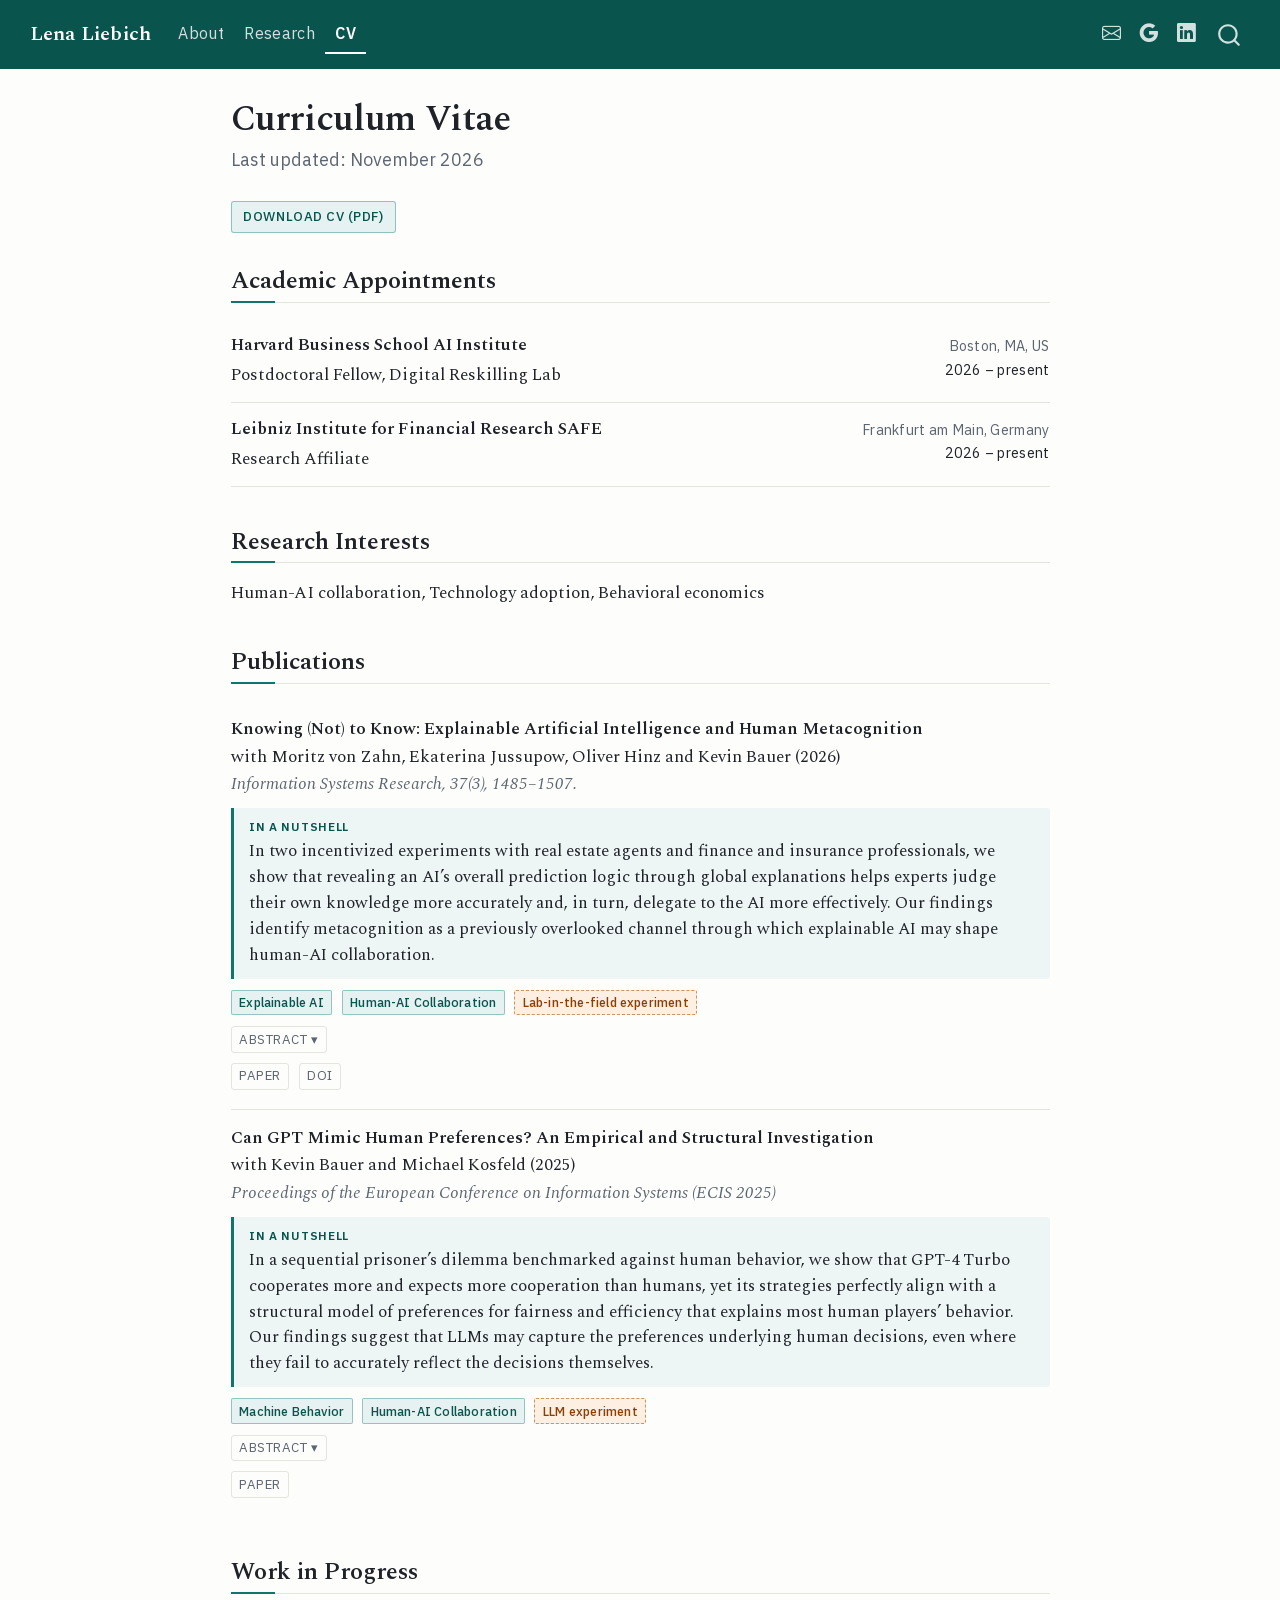
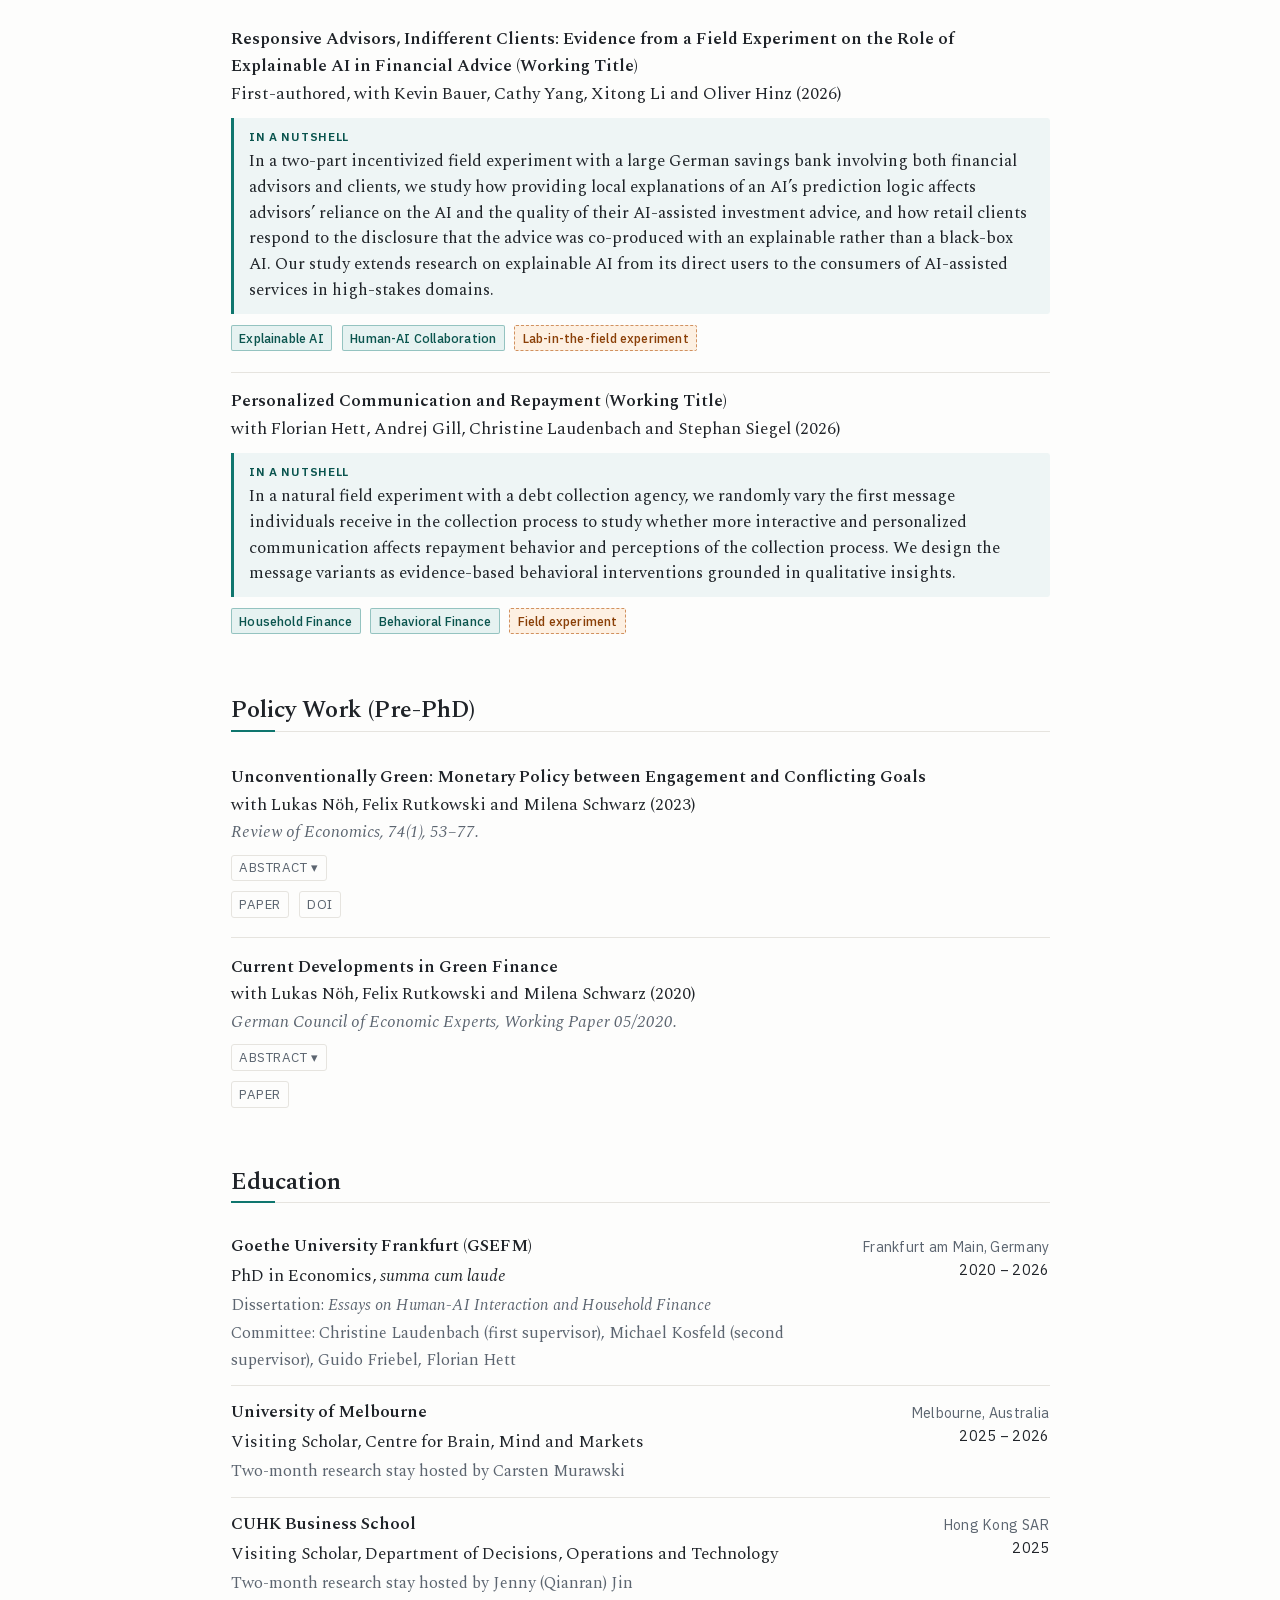
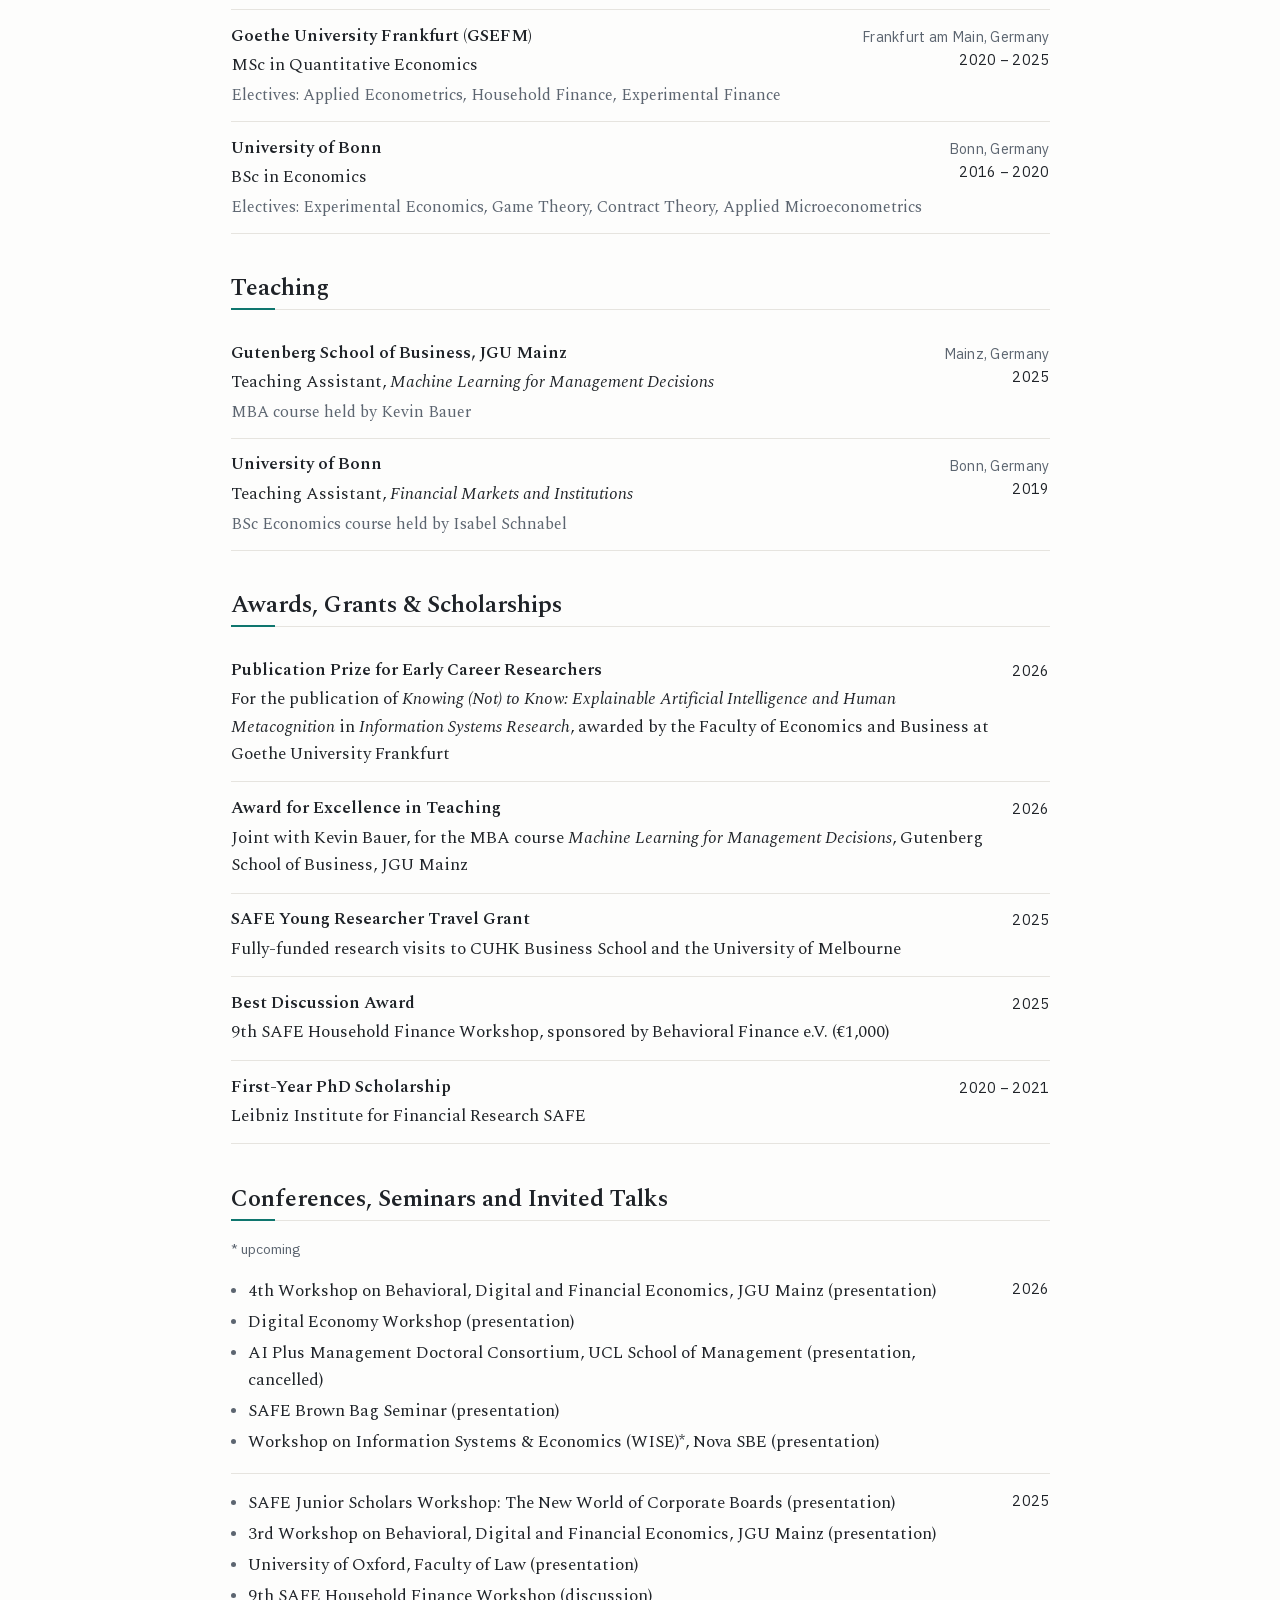
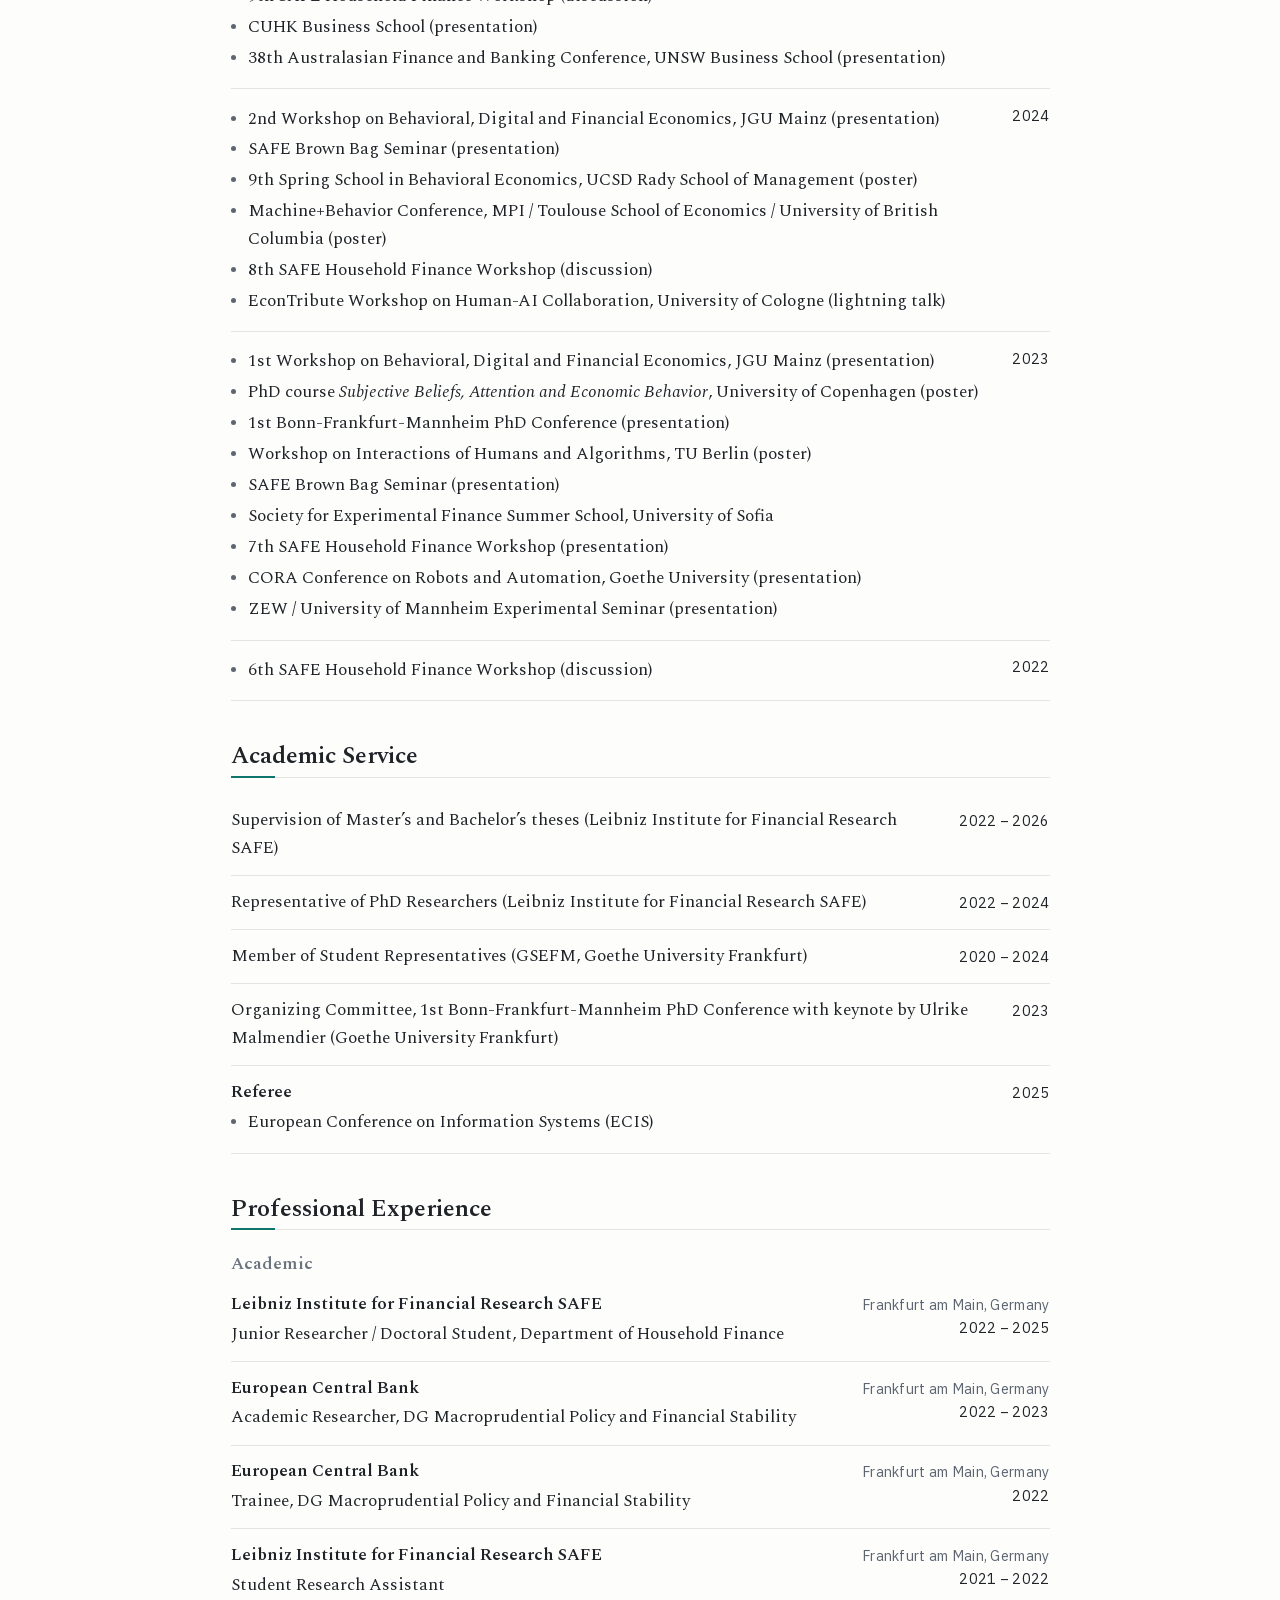
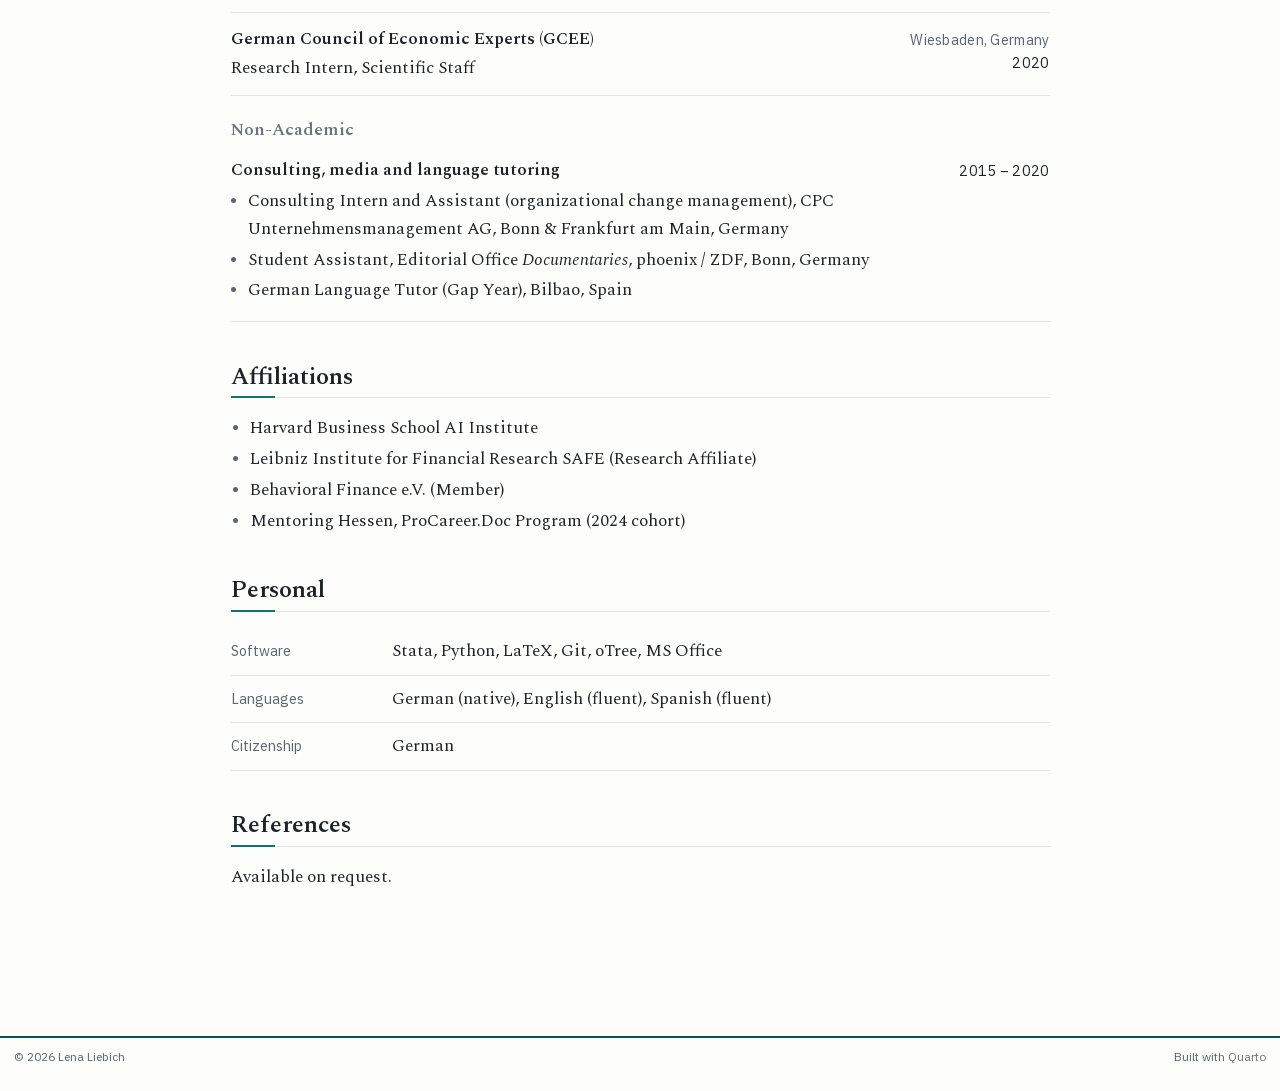
==== commit 9c5482b2: "Add "In a nutshell" summaries to research papers; first-person search snippet - Always-visible summa" ====
--- a/docs/cv.html
+++ b/docs/cv.html
@@ -6,6 +6,7 @@
 
 <meta name="viewport" content="width=device-width, initial-scale=1.0, user-scalable=yes">
 
+<meta name="description" content="CV of Lena Liebich, Postdoctoral Fellow at the Harvard Business School AI Institute: appointments, publications, education, teaching, awards and talks.">
 
 <title>Curriculum Vitae – Lena Liebich</title>
 <style>
@@ -43,7 +44,7 @@
 <link href="site_libs/quarto-html/quarto-syntax-highlighting-64a204ab8560d761af7679ceaba22944.css" rel="stylesheet" id="quarto-text-highlighting-styles">
 <script src="site_libs/bootstrap/bootstrap.min.js"></script>
 <link href="site_libs/bootstrap/bootstrap-icons.css" rel="stylesheet">
-<link href="site_libs/bootstrap/bootstrap-1bcb176e12367c25f069ea20081f12ee.min.css" rel="stylesheet" append-hash="true" id="quarto-bootstrap" data-mode="light">
+<link href="site_libs/bootstrap/bootstrap-52e6a389ae7dff65e3b868f51e9cb69d.min.css" rel="stylesheet" append-hash="true" id="quarto-bootstrap" data-mode="light">
 <script id="quarto-search-options" type="application/json">{
   "location": "navbar",
   "copy-button": false,
@@ -77,11 +78,11 @@
 
 <link rel="stylesheet" href="assets/fonts/fonts.css">
 <meta property="og:title" content="Curriculum Vitae – Lena Liebich">
-<meta property="og:description" content="Last updated: October 2026">
+<meta property="og:description" content="CV of Lena Liebich, Postdoctoral Fellow at the Harvard Business School AI Institute: appointments, publications, education, teaching, awards and talks.">
 <meta property="og:image" content="https://lenaliebich.github.io/assets/img/profile.jpg">
 <meta property="og:site_name" content="Lena Liebich">
 <meta name="twitter:title" content="Curriculum Vitae – Lena Liebich">
-<meta name="twitter:description" content="Last updated: October 2026">
+<meta name="twitter:description" content="CV of Lena Liebich, Postdoctoral Fellow at the Harvard Business School AI Institute: appointments, publications, education, teaching, awards and talks.">
 <meta name="twitter:image" content="https://lenaliebich.github.io/assets/img/profile.jpg">
 <meta name="twitter:card" content="summary_large_image">
 <link rel="canonical" href="https://lenaliebich.github.io/cv.html">
@@ -151,7 +152,7 @@
 <header id="title-block-header" class="quarto-title-block default">
 <div class="quarto-title">
 <h1 class="title">Curriculum Vitae</h1>
-<p class="subtitle lead">Last updated: October 2026</p>
+<p class="subtitle lead">Last updated: November 2026</p>
 </div>
 
 
@@ -200,6 +201,9 @@
 <h2 data-anchor-id="publications">Publications</h2>
 <div class="pub">
 <p><span class="pub-title">Knowing (Not) to Know: Explainable Artificial Intelligence and Human Metacognition</span><br> with Moritz von Zahn, Ekaterina Jussupow, Oliver Hinz and Kevin Bauer (2026)<br> <span class="pub-venue"><em>Information Systems Research</em>, 37(3), 1485–1507.</span></p>
+<div class="pub-summary">
+<p>In two incentivized experiments with real estate agents and finance and insurance professionals, we show that revealing an AI’s overall prediction logic through global explanations helps experts judge their own knowledge more accurately and, in turn, delegate to the AI more effectively. Our findings identify metacognition as a previously overlooked channel through which explainable AI may shape human-AI collaboration.</p>
+</div>
 <p><span class="kw-topic">Explainable AI</span> <span class="kw-topic">Human-AI Collaboration</span> <span class="kw-method">Lab-in-the-field experiment</span></p>
 <details class="abstract">
 <summary>
@@ -210,7 +214,10 @@
 <p><a href="https://pubsonline.informs.org/doi/10.1287/isre.2024.1431" class="badge-link" target="_blank" rel="noopener noreferrer">Paper</a> <a href="https://doi.org/10.1287/isre.2024.1431" class="badge-link" target="_blank" rel="noopener noreferrer">DOI</a></p>
 </div>
 <div class="pub">
-<p><span class="pub-title">Can GPT Mimic Human Preferences? An Empirical and Structural Investigation</span><br> with Kevin Bauer and Michael Kosfeld (2025)<br> <span class="pub-venue"><em>Proceedings of the European Conference on Information Systems (ECIS 2025)</em></span><br></p>
+<p><span class="pub-title">Can GPT Mimic Human Preferences? An Empirical and Structural Investigation</span><br> with Kevin Bauer and Michael Kosfeld (2025)<br> <span class="pub-venue"><em>Proceedings of the European Conference on Information Systems (ECIS 2025)</em></span></p>
+<div class="pub-summary">
+<p>In a sequential prisoner’s dilemma benchmarked against human behavior, we show that GPT-4 Turbo cooperates more and expects more cooperation than humans, yet its strategies perfectly align with a structural model of preferences for fairness and efficiency that explains most human players’ behavior. Our findings suggest that LLMs may capture the preferences underlying human decisions, even where they fail to accurately reflect the decisions themselves.</p>
+</div>
 <p><span class="kw-topic">Machine Behavior</span> <span class="kw-topic">Human-AI Collaboration</span> <span class="kw-method">LLM experiment</span></p>
 <details class="abstract">
 <summary>
@@ -225,10 +232,16 @@
 <h2 data-anchor-id="work-in-progress">Work in Progress</h2>
 <div class="pub">
 <p><span class="pub-title">Responsive Advisors, Indifferent Clients: Evidence from a Field Experiment on the Role of Explainable AI in Financial Advice (Working Title)</span><br> First-authored, with Kevin Bauer, Cathy Yang, Xitong Li and Oliver Hinz (2026)</p>
+<div class="pub-summary">
+<p>In a two-part incentivized field experiment with a large German savings bank involving both financial advisors and clients, we study how providing local explanations of an AI’s prediction logic affects advisors’ reliance on the AI and the quality of their AI-assisted investment advice, and how retail clients respond to the disclosure that the advice was co-produced with an explainable rather than a black-box AI. Our study extends research on explainable AI from its direct users to the consumers of AI-assisted services in high-stakes domains.</p>
+</div>
 <p><span class="kw-topic">Explainable AI</span> <span class="kw-topic">Human-AI Collaboration</span> <span class="kw-method">Lab-in-the-field experiment</span></p>
 </div>
 <div class="pub">
 <p><span class="pub-title">Personalized Communication and Repayment (Working Title)</span><br> with Florian Hett, Andrej Gill, Christine Laudenbach and Stephan Siegel (2026)</p>
+<div class="pub-summary">
+<p>In a natural field experiment with a debt collection agency, we randomly vary the first message individuals receive in the collection process to study whether more interactive and personalized communication affects repayment behavior and perceptions of the collection process. We design the message variants as evidence-based behavioral interventions grounded in qualitative insights.</p>
+</div>
 <p><span class="kw-topic">Household Finance</span> <span class="kw-topic">Behavioral Finance</span> <span class="kw-method">Field experiment</span></p>
 </div>
 </section>
@@ -371,7 +384,7 @@
 <div class="cv-entry">
 <div class="cv-what">
 <p><strong>Best Discussion Award</strong></p>
-<p>9th SAFE Household Finance Workshop, sponsored by Behavioural Finance e.V. (€1,000)</p>
+<p>9th SAFE Household Finance Workshop, sponsored by Behavioral Finance e.V. (€1,000)</p>
 </div>
 <div class="cv-meta">
 <p><span class="cv-date">2025</span></p>
@@ -588,7 +601,7 @@
 <ul>
 <li>Harvard Business School AI Institute</li>
 <li>Leibniz Institute for Financial Research SAFE (Research Affiliate)</li>
-<li>Behavioural Finance e.V. (Member)</li>
+<li>Behavioral Finance e.V. (Member)</li>
 <li>Mentoring Hessen, ProCareer.Doc Program (2024 cohort)</li>
 </ul>
 </section>
